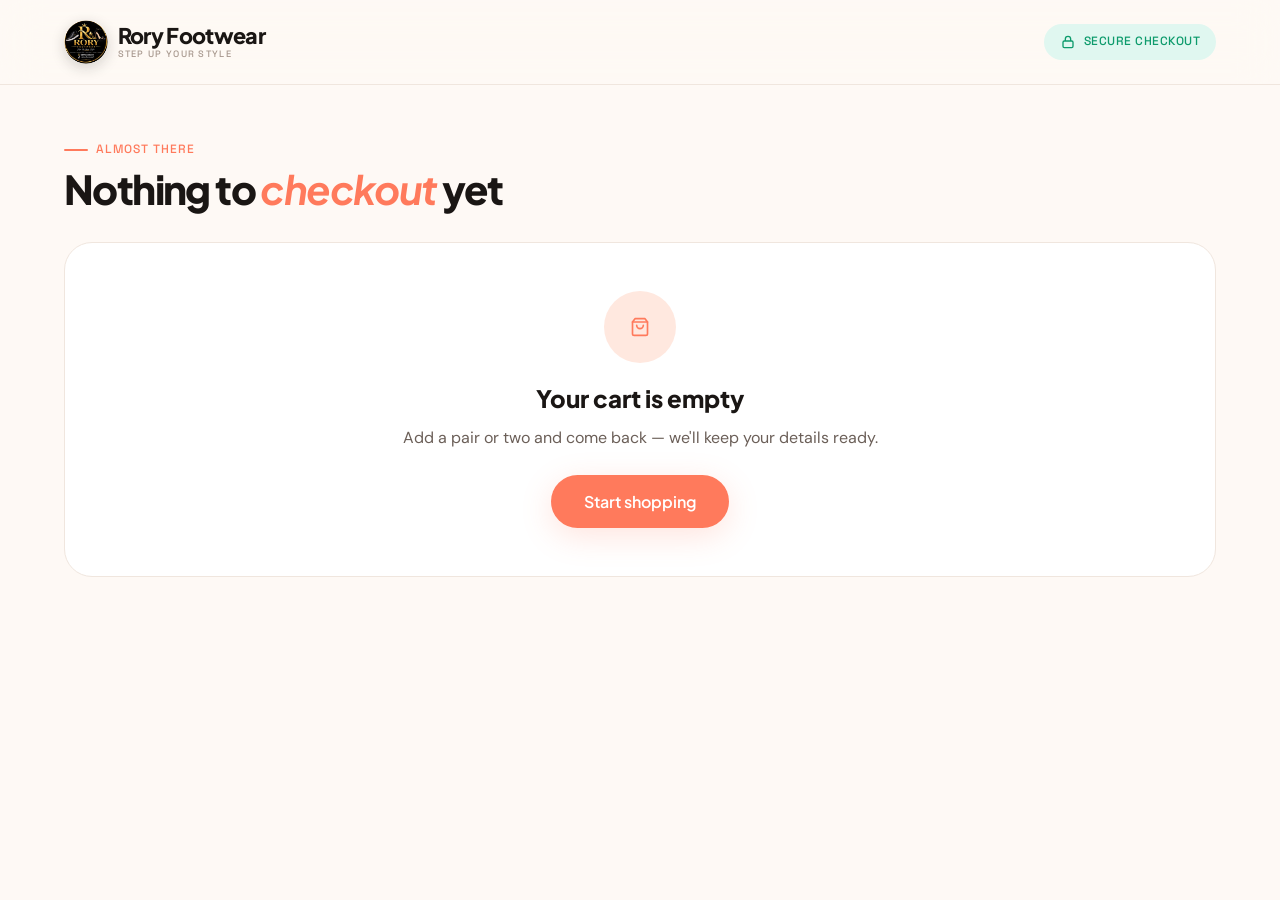
==== checkout.html @ bfbcd56b "doneee" ====
<!DOCTYPE html>
<html lang="en">
<head>
  <meta charset="utf-8">
  <meta name="viewport" content="width=device-width, initial-scale=1, viewport-fit=cover">
  <title>Checkout — Rory Footwear</title>
  <meta name="description" content="Secure checkout.">
  <meta name="theme-color" content="#fef9f5">
  <meta property="og:title" content="Rory Footwear — Footwear for the whole family">
  <meta property="og:description" content="Slides, sandals and wedges. Pay on delivery in Lagos.">
  <meta property="og:image" content="assets/img/products/lekki-toeloop.jpg">
  <link rel="icon" href="assets/img/favicon.png" type="image/png">
  <link rel="apple-touch-icon" href="assets/img/apple-touch-icon.png">
  <link rel="preconnect" href="https://fonts.googleapis.com">
  <link rel="preconnect" href="https://fonts.gstatic.com" crossorigin>
  <link href="https://fonts.googleapis.com/css2?family=Plus+Jakarta+Sans:wght@400;500;600;700;800&family=DM+Sans:ital,opsz,wght@0,9..40,300..700;1,9..40,300..700&family=Space+Grotesk:wght@400;500;600;700&display=swap" rel="stylesheet">
  <style>
    /* ============================================
       DESIGN TOKENS
       ============================================ */
    :root {
      --bg: #fef9f5;
      --bg-alt: #fff5ee;
      --surface: #ffffff;
      --surface-hover: #fffaf7;
      --ink: #1a1614;
      --ink-soft: #6b5f58;
      --ink-muted: #a8988e;
      --rule: #f0e6de;
      --rule-strong: #e8ddd4;

      --peach: #ffb59b;
      --peach-soft: #ffe8df;
      --peach-deep: #ff8f6b;
      --coral: #ff7a5c;
      --coral-soft: #ffe3da;
      --lavender: #c9b6ff;
      --lavender-soft: #ede6ff;
      --mint: #a8e6d0;
      --mint-soft: #e0f7f0;
      --butter: #ffe9a8;
      --butter-soft: #fff8e0;

      --accent: var(--coral);
      --accent-hover: #ff6344;
      --success: #0d9b6c;

      --font-display: 'Plus Jakarta Sans', sans-serif;
      --font-body: 'DM Sans', sans-serif;
      --font-mono: 'Space Grotesk', monospace;

      --radius-sm: 0.75rem;
      --radius: 1.25rem;
      --radius-lg: 1.75rem;
      --radius-full: 999px;

      --shadow-sm: 0 2px 8px rgba(26, 22, 20, 0.04);
      --shadow: 0 8px 24px rgba(26, 22, 20, 0.06);
      --shadow-lg: 0 16px 48px rgba(26, 22, 20, 0.08);
      --shadow-glow: 0 8px 32px rgba(255, 122, 92, 0.2);
    }

    *, *::before, *::after { box-sizing: border-box; margin: 0; padding: 0; }

    html { scroll-behavior: smooth; -webkit-text-size-adjust: 100%; }

    body {
      font-family: var(--font-body);
      background: var(--bg);
      color: var(--ink);
      line-height: 1.6;
      -webkit-font-smoothing: antialiased;
      -moz-osx-font-smoothing: grayscale;
      overflow-x: hidden;
    }

    img { display: block; max-width: 100%; height: auto; }
    a { color: inherit; text-decoration: none; }
    button, input, select, textarea { font: inherit; color: inherit; border: none; background: none; }
    button { cursor: pointer; }
    ul { list-style: none; }

    .sr-only {
      position: absolute; width: 1px; height: 1px; padding: 0; margin: -1px;
      overflow: hidden; clip: rect(0,0,0,0); white-space: nowrap; border: 0;
    }

    .container {
      width: 100%;
      max-width: 1200px;
      margin: 0 auto;
      padding: 0 1.5rem;
    }

    /* ============================================
       TYPOGRAPHY
       ============================================ */
    .display {
      font-family: var(--font-display);
      font-weight: 800;
      letter-spacing: -0.04em;
      line-height: 1.05;
    }
    .h2 { font-size: clamp(1.75rem, 4vw, 2.5rem); }
    .h3 { font-size: clamp(1.25rem, 2.5vw, 1.5rem); }

    .lead {
      font-size: clamp(1rem, 1.3vw, 1.15rem);
      color: var(--ink-soft);
      line-height: 1.7;
      max-width: 55ch;
    }

    .eyebrow {
      font-family: var(--font-mono);
      font-size: 0.75rem;
      font-weight: 500;
      letter-spacing: 0.08em;
      text-transform: uppercase;
      color: var(--accent);
      margin-bottom: 0.5rem;
      display: inline-flex;
      align-items: center;
      gap: 0.5rem;
    }
    .eyebrow::before {
      content: '';
      width: 1.5rem;
      height: 2px;
      background: var(--accent);
      border-radius: 1px;
    }

    em {
      font-family: var(--font-display);
      font-style: italic;
      font-weight: 700;
      color: var(--accent);
    }

    /* ============================================
       HEADER
       ============================================ */
    .checkout-header {
      background: rgba(254, 249, 245, 0.85);
      backdrop-filter: blur(20px) saturate(1.8);
      -webkit-backdrop-filter: blur(20px) saturate(1.8);
      border-bottom: 1px solid var(--rule);
      padding: 1.25rem 0;
      position: sticky;
      top: 0;
      z-index: 100;
    }

    .checkout-header .container {
      display: flex;
      align-items: center;
      justify-content: space-between;
      gap: 1rem;
    }

    .logo {
      display: flex;
      align-items: center;
      gap: 0.6rem;
      font-family: var(--font-display);
      font-weight: 800;
      font-size: 1.35rem;
      letter-spacing: -0.03em;
      color: var(--ink);
    }

    .logo-mark {
      width: 36px;
      height: 36px;
      border-radius: var(--radius-sm);
      background: linear-gradient(135deg, var(--coral), var(--peach));
      display: grid;
      place-items: center;
      color: #fff;
      font-size: 1rem;
      font-weight: 800;
      box-shadow: var(--shadow-glow);
    }

    .secure {
      display: inline-flex;
      align-items: center;
      gap: 0.5rem;
      font-family: var(--font-mono);
      font-size: 0.75rem;
      font-weight: 500;
      letter-spacing: 0.04em;
      text-transform: uppercase;
      color: var(--success);
      padding: 0.5rem 1rem;
      border-radius: var(--radius-full);
      background: var(--mint-soft);
    }
    .secure svg { width: 16px; height: 16px; }

    /* ============================================
       BUTTONS
       ============================================ */
    .btn {
      display: inline-flex;
      align-items: center;
      justify-content: center;
      gap: 0.5rem;
      padding: 0.8rem 1.6rem;
      border-radius: var(--radius-full);
      font-family: var(--font-display);
      font-weight: 600;
      font-size: 0.9rem;
      border: 1.5px solid transparent;
      transition: all 0.25s cubic-bezier(0.34, 1.56, 0.64, 1);
      cursor: pointer;
      white-space: nowrap;
      line-height: 1.2;
    }
    .btn svg { width: 1.1em; height: 1.1em; flex-shrink: 0; transition: transform 0.25s; }
    .btn:hover svg { transform: translateX(3px); }

    .btn-primary { background: var(--ink); color: #fff; box-shadow: var(--shadow-sm); }
    .btn-primary:hover { background: var(--accent); transform: translateY(-2px); box-shadow: var(--shadow-glow); }

    .btn-accent { background: var(--coral); color: #fff; box-shadow: var(--shadow-glow); }
    .btn-accent:hover { background: var(--accent-hover); transform: translateY(-2px) scale(1.02); }

    .btn-outline { background: transparent; color: var(--ink); border-color: var(--rule-strong); }
    .btn-outline:hover { background: var(--ink); color: #fff; border-color: var(--ink); transform: translateY(-2px); }

    .btn-lg { padding: 1rem 2rem; font-size: 1rem; }
    .btn-block { width: 100%; }

    /* ============================================
       CHECKOUT LAYOUT
       ============================================ */
    .checkout-wrap {
      padding: 3rem 0 4rem;
    }

    .checkout-grid {
      display: grid;
      grid-template-columns: 1.3fr 1fr;
      gap: clamp(2rem, 4vw, 3.5rem);
      align-items: start;
    }

    /* ============================================
       FORM SECTIONS
       ============================================ */
    .checkout-main {
      display: flex;
      flex-direction: column;
      gap: 2rem;
    }

    .form-section {
      background: var(--surface);
      border-radius: var(--radius-lg);
      border: 1px solid var(--rule);
      padding: clamp(1.5rem, 3vw, 2rem);
      box-shadow: var(--shadow-sm);
    }

    .form-section-header {
      display: flex;
      align-items: center;
      gap: 0.75rem;
      margin-bottom: 1.5rem;
      padding-bottom: 1rem;
      border-bottom: 1px solid var(--rule);
    }

    .step-number {
      width: 32px;
      height: 32px;
      border-radius: 50%;
      background: var(--ink);
      color: #fff;
      display: grid;
      place-items: center;
      font-family: var(--font-display);
      font-weight: 700;
      font-size: 0.85rem;
      flex-shrink: 0;
    }

    .step-number.done {
      background: var(--success);
    }

    .form-section-header h2 {
      font-family: var(--font-display);
      font-weight: 700;
      font-size: 1.1rem;
      letter-spacing: -0.02em;
      color: var(--ink);
    }

    .form-section-header .step-edit {
      margin-left: auto;
      font-size: 0.8rem;
      font-weight: 600;
      color: var(--accent);
      font-family: var(--font-display);
      transition: opacity 0.2s;
      display: none;
    }
    .form-section-header .step-edit:hover { opacity: 0.7; }
    .form-section.completed .step-edit { display: inline; }

    /* ============================================
       FORM FIELDS
       ============================================ */
    .form-row {
      display: grid;
      grid-template-columns: 1fr 1fr;
      gap: 1rem;
      margin-bottom: 1rem;
    }
    .form-row.full { grid-template-columns: 1fr; }

    .form-field {
      display: flex;
      flex-direction: column;
      gap: 0.4rem;
    }

    .form-field label {
      font-family: var(--font-display);
      font-weight: 600;
      font-size: 0.8rem;
      letter-spacing: 0.02em;
      color: var(--ink);
    }

    .form-field input,
    .form-field select,
    .form-field textarea {
      width: 100%;
      padding: 0.8rem 1rem;
      border-radius: var(--radius-sm);
      border: 1.5px solid var(--rule-strong);
      background: var(--surface);
      font-size: 0.9rem;
      transition: all 0.2s;
      color: var(--ink);
    }

    .form-field input:focus,
    .form-field select:focus,
    .form-field textarea:focus {
      outline: none;
      border-color: var(--accent);
      box-shadow: 0 0 0 4px rgba(255, 122, 92, 0.12);
      background: #fff;
    }

    .form-field input::placeholder,
    .form-field textarea::placeholder {
      color: var(--ink-muted);
    }

    .form-field input.error,
    .form-field select.error {
      border-color: #ff5c5c;
      box-shadow: 0 0 0 4px rgba(255, 92, 92, 0.1);
    }

    .form-field .error-msg {
      font-size: 0.75rem;
      color: #ff5c5c;
      font-weight: 500;
      display: none;
    }
    .form-field.has-error .error-msg { display: block; }

    /* ============================================
       DELIVERY OPTIONS
       ============================================ */
    .delivery-options {
      display: flex;
      flex-direction: column;
      gap: 0.75rem;
    }

    .delivery-option {
      display: flex;
      align-items: center;
      gap: 1rem;
      padding: 1rem 1.25rem;
      border-radius: var(--radius);
      border: 1.5px solid var(--rule-strong);
      background: var(--surface);
      cursor: pointer;
      transition: all 0.2s;
      position: relative;
    }

    .delivery-option:hover {
      border-color: var(--peach);
      background: var(--surface-hover);
    }

    .delivery-option.selected {
      border-color: var(--coral);
      background: var(--coral-soft);
      box-shadow: 0 0 0 4px rgba(255, 122, 92, 0.08);
    }

    .delivery-option input[type="radio"] {
      position: absolute;
      opacity: 0;
      pointer-events: none;
    }

    .delivery-radio {
      width: 20px;
      height: 20px;
      border-radius: 50%;
      border: 2px solid var(--rule-strong);
      display: grid;
      place-items: center;
      flex-shrink: 0;
      transition: all 0.2s;
    }
    .delivery-option.selected .delivery-radio {
      border-color: var(--coral);
      background: var(--coral);
    }
    .delivery-radio::after {
      content: '';
      width: 8px;
      height: 8px;
      border-radius: 50%;
      background: #fff;
      transform: scale(0);
      transition: transform 0.2s;
    }
    .delivery-option.selected .delivery-radio::after { transform: scale(1); }

    .delivery-info {
      display: flex;
      flex-direction: column;
      gap: 0.1rem;
      flex: 1;
    }
    .delivery-info .name {
      font-family: var(--font-display);
      font-weight: 700;
      font-size: 0.9rem;
      color: var(--ink);
    }
    .delivery-info .desc {
      font-size: 0.8rem;
      color: var(--ink-soft);
    }

    .delivery-price {
      font-family: var(--font-display);
      font-weight: 700;
      font-size: 0.9rem;
      color: var(--ink);
      white-space: nowrap;
    }
    .delivery-price.free { color: var(--success); }

    /* ============================================
       PAYMENT OPTIONS
       ============================================ */
    .payment-options {
      display: flex;
      flex-direction: column;
      gap: 0.75rem;
    }

    .payment-option {
      display: flex;
      align-items: center;
      gap: 1rem;
      padding: 1rem 1.25rem;
      border-radius: var(--radius);
      border: 1.5px solid var(--rule-strong);
      background: var(--surface);
      cursor: pointer;
      transition: all 0.2s;
      position: relative;
    }

    .payment-option:hover {
      border-color: var(--peach);
      background: var(--surface-hover);
    }

    .payment-option.selected {
      border-color: var(--coral);
      background: var(--coral-soft);
      box-shadow: 0 0 0 4px rgba(255, 122, 92, 0.08);
    }

    .payment-option input[type="radio"] {
      position: absolute;
      opacity: 0;
      pointer-events: none;
    }

    .payment-radio {
      width: 20px;
      height: 20px;
      border-radius: 50%;
      border: 2px solid var(--rule-strong);
      display: grid;
      place-items: center;
      flex-shrink: 0;
      transition: all 0.2s;
    }
    .payment-option.selected .payment-radio {
      border-color: var(--coral);
      background: var(--coral);
    }
    .payment-radio::after {
      content: '';
      width: 8px;
      height: 8px;
      border-radius: 50%;
      background: #fff;
      transform: scale(0);
      transition: transform 0.2s;
    }
    .payment-option.selected .payment-radio::after { transform: scale(1); }

    .payment-icon {
      width: 40px;
      height: 40px;
      border-radius: var(--radius-sm);
      background: var(--bg-alt);
      display: grid;
      place-items: center;
      flex-shrink: 0;
      color: var(--ink-soft);
    }
    .payment-icon svg { width: 22px; height: 22px; }

    .payment-info {
      display: flex;
      flex-direction: column;
      gap: 0.1rem;
      flex: 1;
    }
    .payment-info .name {
      font-family: var(--font-display);
      font-weight: 700;
      font-size: 0.9rem;
      color: var(--ink);
    }
    .payment-info .desc {
      font-size: 0.8rem;
      color: var(--ink-soft);
    }

    .payment-tag {
      font-family: var(--font-mono);
      font-size: 0.65rem;
      font-weight: 600;
      padding: 0.2rem 0.6rem;
      border-radius: var(--radius-full);
      background: var(--mint-soft);
      color: var(--success);
      letter-spacing: 0.04em;
      text-transform: uppercase;
    }

    /* ============================================
       ORDER SUMMARY
       ============================================ */
    .order-summary {
      background: var(--surface);
      border-radius: var(--radius-lg);
      border: 1px solid var(--rule);
      padding: clamp(1.5rem, 3vw, 2rem);
      box-shadow: var(--shadow-sm);
      position: sticky;
      top: 100px;
      display: flex;
      flex-direction: column;
      gap: 1.5rem;
    }

    .order-summary h2 {
      font-family: var(--font-display);
      font-weight: 700;
      font-size: 1.1rem;
      letter-spacing: -0.02em;
      color: var(--ink);
      padding-bottom: 1rem;
      border-bottom: 1px solid var(--rule);
    }

    .order-items {
      display: flex;
      flex-direction: column;
      gap: 1rem;
      max-height: 320px;
      overflow-y: auto;
      padding-right: 0.25rem;
    }

    .order-item {
      display: flex;
      gap: 1rem;
      align-items: center;
    }

    .order-item-thumb {
      width: 64px;
      height: 64px;
      border-radius: var(--radius-sm);
      overflow: hidden;
      background: var(--peach-soft);
      flex-shrink: 0;
      position: relative;
    }
    .order-item-thumb img { width: 100%; height: 100%; object-fit: cover; }

    .order-item-qty {
      position: absolute;
      top: -6px;
      right: -6px;
      width: 22px;
      height: 22px;
      border-radius: 50%;
      background: var(--ink);
      color: #fff;
      font-family: var(--font-display);
      font-weight: 700;
      font-size: 0.65rem;
      display: grid;
      place-items: center;
      border: 2px solid var(--surface);
    }

    .order-item-info {
      flex: 1;
      min-width: 0;
      display: flex;
      flex-direction: column;
      gap: 0.1rem;
    }
    .order-item-name {
      font-family: var(--font-display);
      font-weight: 700;
      font-size: 0.9rem;
      color: var(--ink);
      white-space: nowrap;
      overflow: hidden;
      text-overflow: ellipsis;
    }
    .order-item-meta {
      font-family: var(--font-mono);
      font-size: 0.7rem;
      color: var(--ink-muted);
    }

    .order-item-price {
      font-family: var(--font-display);
      font-weight: 700;
      font-size: 0.9rem;
      color: var(--ink);
      white-space: nowrap;
    }

    .promo-row {
      display: flex;
      gap: 0.5rem;
    }
    .promo-row input {
      flex: 1;
      padding: 0.7rem 1rem;
      border-radius: var(--radius-sm);
      border: 1.5px solid var(--rule-strong);
      background: var(--surface);
      font-size: 0.85rem;
      transition: border-color 0.2s;
    }
    .promo-row input:focus {
      outline: none;
      border-color: var(--accent);
    }
    .promo-row button {
      padding: 0.7rem 1.2rem;
      border-radius: var(--radius-sm);
      background: var(--ink);
      color: #fff;
      font-family: var(--font-display);
      font-weight: 600;
      font-size: 0.85rem;
      transition: all 0.2s;
    }
    .promo-row button:hover { background: var(--accent); }

    .order-totals {
      display: flex;
      flex-direction: column;
      gap: 0.75rem;
      padding-top: 1rem;
      border-top: 1px solid var(--rule);
    }

    .order-total-row {
      display: flex;
      justify-content: space-between;
      align-items: center;
      font-size: 0.9rem;
      color: var(--ink-soft);
    }
    .order-total-row span:last-child {
      font-family: var(--font-display);
      font-weight: 600;
      color: var(--ink);
    }
    .order-total-row.discount span:last-child { color: var(--success); }

    .order-total-row.grand {
      padding-top: 1rem;
      border-top: 1.5px solid var(--rule);
      font-size: 1.1rem;
      color: var(--ink);
    }
    .order-total-row.grand span:last-child {
      font-family: var(--font-display);
      font-weight: 800;
      font-size: 1.35rem;
      letter-spacing: -0.02em;
    }

    .order-cta {
      display: flex;
      flex-direction: column;
      gap: 0.75rem;
    }

    .order-trust {
      display: flex;
      flex-direction: column;
      gap: 0.5rem;
      padding-top: 1rem;
      border-top: 1px solid var(--rule);
    }
    .order-trust-item {
      display: flex;
      align-items: center;
      gap: 0.5rem;
      font-size: 0.8rem;
      color: var(--ink-soft);
    }
    .order-trust-item svg {
      width: 16px;
      height: 16px;
      color: var(--accent);
      flex-shrink: 0;
    }

    /* ============================================
       SUCCESS STATE
       ============================================ */
    .checkout-success {
      text-align: center;
      padding: 4rem 1rem;
      max-width: 520px;
      margin: 0 auto;
      display: none;
    }
    .checkout-success.visible { display: block; }

    .success-icon {
      width: 80px;
      height: 80px;
      border-radius: 50%;
      background: var(--mint-soft);
      display: grid;
      place-items: center;
      margin: 0 auto 1.5rem;
      color: var(--success);
      animation: pop 0.5s cubic-bezier(0.34, 1.56, 0.64, 1);
    }
    .success-icon svg { width: 40px; height: 40px; }

    @keyframes pop {
      0% { transform: scale(0); }
      100% { transform: scale(1); }
    }

    .checkout-success h2 {
      font-family: var(--font-display);
      font-weight: 800;
      font-size: 1.75rem;
      letter-spacing: -0.03em;
      color: var(--ink);
      margin-bottom: 0.75rem;
    }
    .checkout-success p {
      color: var(--ink-soft);
      line-height: 1.7;
      margin-bottom: 1.5rem;
    }
    .success-order-id {
      font-family: var(--font-mono);
      font-size: 0.85rem;
      color: var(--ink-muted);
      padding: 0.5rem 1rem;
      border-radius: var(--radius-full);
      background: var(--bg-alt);
      display: inline-block;
      margin-bottom: 1.5rem;
    }

    /* ============================================
       RESPONSIVE
       ============================================ */
    @media (max-width: 900px) {
      .checkout-grid { grid-template-columns: 1fr; }
      .order-summary { position: static; }
    }

    @media (max-width: 600px) {
      .form-row { grid-template-columns: 1fr; }
      .checkout-wrap { padding: 1.5rem 0 3rem; }
      .checkout-header .container { flex-wrap: wrap; }
      .secure { font-size: 0.7rem; padding: 0.4rem 0.8rem; }
      .delivery-option, .payment-option { padding: 0.85rem 1rem; }
      .order-item-thumb { width: 52px; height: 52px; }
    }
  </style>
  <link rel="stylesheet" href="assets/css/styles.css">
  <script src="https://js.paystack.co/v1/inline.js" defer></script>
  <script src="assets/js/data.js" defer></script>
  <script src="assets/js/pages.js" defer></script>
  <script src="assets/js/app.js" defer></script>
</head>
<body data-page="checkout">

  <!-- ============================================
       HEADER
       ============================================ -->
  <header class="checkout-header">
    <div class="container">
      <a href="index.html" class="logo nav-brand" aria-label="Rory Footwear home"><img class="nav-brand-logo" src="assets/img/logo-160.png" alt="" width="44" height="44"><span class="nav-brand-text">Rory Footwear<small>Step up your style</small></span></a>
      <span class="secure">
        <svg viewBox="0 0 24 24" fill="none" stroke="currentColor" stroke-width="2"><rect x="4.5" y="10.5" width="15" height="10" rx="2"/><path d="M8 10.5V7.5a4 4 0 0 1 8 0v3"/></svg>
        Secure checkout
      </span>
    </div>
  </header>

  <main>
    <!-- ============================================
         CHECKOUT FORM
         ============================================ -->
    <div class="checkout-wrap" id="checkoutWrap">
      <div class="container">
        <div style="margin-bottom: 2rem;">
          <p class="eyebrow">Almost there</p>
          <h1 class="display h2">Complete your <em>order</em></h1>
        </div>

        <div class="checkout-grid">
          <!-- MAIN FORM -->
          <div class="checkout-main">
            <!-- Step 1: Contact -->
            <section class="form-section" id="step-contact">
              <div class="form-section-header">
                <span class="step-number">1</span>
                <h2>Contact information</h2>
                <a href="#" class="step-edit" data-edit="contact">Edit</a>
              </div>
              <div class="form-row">
                <div class="form-field">
                  <label for="firstName">First name</label>
                  <input type="text" id="firstName" placeholder="Adaeze" autocomplete="given-name" required>
                  <span class="error-msg">Please enter your first name</span>
                </div>
                <div class="form-field">
                  <label for="lastName">Last name</label>
                  <input type="text" id="lastName" placeholder="Okafor" autocomplete="family-name" required>
                  <span class="error-msg">Please enter your last name</span>
                </div>
              </div>
              <div class="form-row">
                <div class="form-field">
                  <label for="email">Email address</label>
                  <input type="email" id="email" placeholder="you@example.com" autocomplete="email" required>
                  <span class="error-msg">Please enter a valid email address</span>
                </div>
                <div class="form-field">
                  <label for="phone">Phone number</label>
                  <input type="tel" id="phone" placeholder="080 1234 5678" autocomplete="tel" required>
                  <span class="error-msg">Please enter your phone number</span>
                </div>
              </div>
            </section>

            <!-- Step 2: Delivery -->
            <section class="form-section" id="step-delivery">
              <div class="form-section-header">
                <span class="step-number">2</span>
                <h2>Delivery address</h2>
              </div>

              <div class="form-row full">
                <div class="form-field">
                  <label for="address">Street address</label>
                  <input type="text" id="address" placeholder="12 Admiralty Way" autocomplete="street-address" required>
                  <span class="error-msg">Please enter your street address</span>
                </div>
              </div>
              <div class="form-row">
                <div class="form-field">
                  <label for="city">City</label>
                  <input type="text" id="city" placeholder="Lekki" autocomplete="address-level2" required>
                  <span class="error-msg">Please enter your city</span>
                </div>
                <div class="form-field">
                  <label for="state">State</label>
                  <select id="state" autocomplete="address-level1" required>
                    <option value="">Select state</option>
                    <option value="Lagos">Lagos</option>
                    <option value="Abuja">Abuja FCT</option>
                    <option value="Rivers">Rivers</option>
                    <option value="Oyo">Oyo</option>
                    <option value="Kano">Kano</option>
                    <option value="Enugu">Enugu</option>
                    <option value="Kaduna">Kaduna</option>
                    <option value="Ogun">Ogun</option>
                  </select>
                  <span class="error-msg">Please select a state</span>
                </div>
              </div>

              <div style="margin-top: 1.5rem;">
                <p style="font-family: var(--font-display); font-weight: 700; font-size: 0.85rem; margin-bottom: 0.75rem; color: var(--ink);">Delivery method</p>
                <div class="delivery-options" id="deliveryOptions">
                  <label class="delivery-option selected" data-delivery="lagos">
                    <input type="radio" name="delivery" value="lagos" checked>
                    <span class="delivery-radio"></span>
                    <div class="delivery-info">
                      <span class="name">Lagos same / next day</span>
                      <span class="desc">Order before 2pm for same-day dispatch</span>
                    </div>
                    <span class="delivery-price">₦2,500</span>
                  </label>
                  <label class="delivery-option" data-delivery="nationwide">
                    <input type="radio" name="delivery" value="nationwide">
                    <span class="delivery-radio"></span>
                    <div class="delivery-info">
                      <span class="name">Nationwide delivery</span>
                      <span class="desc">2–5 working days</span>
                    </div>
                    <span class="delivery-price">₦4,500</span>
                  </label>
                  <label class="delivery-option" data-delivery="pickup">
                    <input type="radio" name="delivery" value="pickup">
                    <span class="delivery-radio"></span>
                    <div class="delivery-info">
                      <span class="name">Pickup station</span>
                      <span class="desc">Collect from our Lekki store</span>
                    </div>
                    <span class="delivery-price free">Free</span>
                  </label>
                </div>
              </div>
            </section>

            <!-- Step 3: Payment -->
            <section class="form-section" id="step-payment">
              <div class="form-section-header">
                <span class="step-number">3</span>
                <h2>Payment method</h2>
              </div>

              <div class="payment-options" id="paymentOptions">
                <label class="payment-option selected" data-payment="paystack">
                  <input type="radio" name="payment" value="paystack" checked>
                  <span class="payment-radio"></span>
                  <span class="payment-icon">
                    <svg viewBox="0 0 24 24" fill="none" stroke="currentColor" stroke-width="1.8" stroke-linecap="round" stroke-linejoin="round"><rect x="2" y="5" width="20" height="14" rx="2"/><path d="M2 10h20"/></svg>
                  </span>
                  <div class="payment-info">
                    <span class="name">Card, transfer or USSD</span>
                    <span class="desc">Secure payment via Paystack</span>
                  </div>
                  <span class="payment-tag">Recommended</span>
                </label>

                <label class="payment-option" data-payment="pod">
                  <input type="radio" name="payment" value="pod">
                  <span class="payment-radio"></span>
                  <span class="payment-icon">
                    <svg viewBox="0 0 24 24" fill="none" stroke="currentColor" stroke-width="1.8" stroke-linecap="round" stroke-linejoin="round"><path d="M12 2v20M17 5H9.5a3.5 3.5 0 0 0 0 7h5a3.5 3.5 0 0 1 0 7H6"/></svg>
                  </span>
                  <div class="payment-info">
                    <span class="name">Pay on delivery</span>
                    <span class="desc">Cash or transfer at your door — Lagos only</span>
                  </div>
                </label>
              </div>
            </section>
          </div>

          <!-- ORDER SUMMARY -->
          <aside class="order-summary">
            <h2>Order summary</h2>

            <div class="order-items" id="orderItems"></div>

            <div class="promo-row">
              <label for="promoCode" class="sr-only">Promo code</label>
              <input type="text" id="promoCode" placeholder="Promo code">
              <button type="button" id="applyPromo">Apply</button>
            </div>

            <div class="order-totals">
              <div class="order-total-row">
                <span>Subtotal</span>
                <span id="subtotal">₦0</span>
              </div>
              <div class="order-total-row">
                <span>Delivery</span>
                <span id="deliveryFee">₦2,500</span>
              </div>
              <div class="order-total-row discount" id="discountRow" style="display: none;">
                <span>Discount</span>
                <span id="discountAmount">-₦0</span>
              </div>
              <div class="order-total-row grand">
                <span>Total</span>
                <span id="grandTotal">₦0</span>
              </div>
            </div>

            <div class="order-cta">
              <button class="btn btn-accent btn-lg btn-block" id="placeOrderBtn">
                <svg viewBox="0 0 24 24" width="18" height="18" fill="none" stroke="currentColor" stroke-width="2" stroke-linecap="round" stroke-linejoin="round"><rect x="4.5" y="10.5" width="15" height="10" rx="2"/><path d="M8 10.5V7.5a4 4 0 0 1 8 0v3"/></svg>
                Place order
              </button>
              <a href="shop.html" class="btn btn-outline btn-block">Continue shopping</a>
            </div>

            <div class="order-trust">
              <div class="order-trust-item">
                <svg viewBox="0 0 24 24" fill="none" stroke="currentColor" stroke-width="2" stroke-linecap="round" stroke-linejoin="round"><path d="M4 8h13l-3-3M20 16H7l3 3"/></svg>
                Free 7-day size exchange
              </div>
              <div class="order-trust-item">
                <svg viewBox="0 0 24 24" fill="none" stroke="currentColor" stroke-width="2" stroke-linecap="round" stroke-linejoin="round"><rect x="2" y="5" width="20" height="14" rx="2"/><path d="M2 10h20"/></svg>
                Encrypted & secure payment
              </div>
              <div class="order-trust-item">
                <svg viewBox="0 0 24 24" fill="none" stroke="currentColor" stroke-width="2" stroke-linecap="round" stroke-linejoin="round"><circle cx="12" cy="12" r="10"/><path d="M12 6v6l4 2"/></svg>
                Delivery within 2–5 working days
              </div>
            </div>
          </aside>
        </div>
      </div>
    </div>

    <!-- ============================================
         SUCCESS STATE
         ============================================ -->
    <div class="checkout-success" id="checkoutSuccess">
      <div class="success-icon">
        <svg viewBox="0 0 24 24" fill="none" stroke="currentColor" stroke-width="2.5" stroke-linecap="round" stroke-linejoin="round"><path d="M5 13l4 4L19 7"/></svg>
      </div>
      <h2>Order confirmed!</h2>
      <p>Thank you for shopping with Rory Footwear. We've sent a confirmation email with your order details. Our team will reach out shortly to arrange delivery.</p>
      <span class="success-order-id" id="orderIdDisplay">Order #RW-000000</span>
      <div style="display: flex; gap: 0.75rem; justify-content: center; flex-wrap: wrap;">
        <a href="shop.html" class="btn btn-primary">Continue shopping</a>
        <a href="index.html" class="btn btn-outline">Back to home</a>
      </div>
    </div>
  </main>
</body>
</html>
---- assets/css/styles.css ----
/* =========================================================
   Rory Footwear — shared UI layer
   Cart drawer, search, size guide, toasts, quick-add, logo.
   Uses the design tokens defined in each page's <style>.
   ========================================================= */

/* ---------- Brand logo ---------- */
.nav-brand-logo { width: 44px; height: 44px; border-radius: 50%; object-fit: cover; box-shadow: 0 4px 14px rgba(26,22,20,.18); flex: none; }
.nav-brand-text { display: flex; flex-direction: column; line-height: 1; }
.nav-brand-text small { font-family: var(--font-mono); font-size: .58rem; font-weight: 500; letter-spacing: .14em; text-transform: uppercase; color: var(--ink-muted); margin-top: 4px; }
.footer .nav-brand-logo { width: 64px; height: 64px; box-shadow: 0 0 0 1px rgba(255,255,255,.12); }
.footer .nav-brand-text small { color: rgba(255,255,255,.5); }
@media (max-width: 420px) { .nav-brand-text small { display: none; } .nav-brand-logo { width: 40px; height: 40px; } }

/* ---------- Badges in nav ---------- */
.nav-cart-badge[hidden], #wishCount[hidden] { display: none !important; }
.nav-cart-badge.bump { animation: rfBump .45s cubic-bezier(.34,1.56,.64,1); }
@keyframes rfBump { 40% { transform: scale(1.45); } }
#wishCount { position: absolute; top: 6px; right: 6px; width: 18px; height: 18px; border-radius: 50%; background: var(--ink); color: #fff; font-size: .6rem; font-weight: 700; display: grid; place-items: center; border: 2px solid var(--bg); }
.nav-link.active { background: var(--peach-soft); }

/* ---------- Product card additions ---------- */
.product-card { position: relative; cursor: pointer; }
.product-media > a { display: block; width: 100%; height: 100%; }
.product-name { display: block; }
.product-name:hover { color: var(--accent); }
.product-price s { font-weight: 500; font-size: .8em; color: var(--ink-muted); margin-left: 4px; }
.product-swatches { display: flex; gap: 5px; margin-top: 6px; }
.product-swatches i { width: 12px; height: 12px; border-radius: 50%; box-shadow: inset 0 0 0 1px rgba(0,0,0,.15); }
.product-wish.active { opacity: 1 !important; transform: none !important; background: var(--coral); color: #fff; }
.product-wish.active svg { fill: currentColor; }
@media (hover: none) { .product-wish { opacity: 1 !important; transform: none !important; } }
.product-add { cursor: pointer; }

.qa-pop { position: absolute; left: .6rem; right: .6rem; bottom: .6rem; z-index: 3; background: rgba(255,255,255,.97); backdrop-filter: blur(10px); -webkit-backdrop-filter: blur(10px); border-radius: var(--radius-sm); padding: .75rem; box-shadow: var(--shadow-lg); opacity: 0; transform: translateY(10px); pointer-events: none; transition: opacity .2s, transform .25s cubic-bezier(.34,1.56,.64,1); cursor: default; }
.qa-pop.open { opacity: 1; transform: none; pointer-events: auto; }
.qa-head { display: flex; justify-content: space-between; align-items: center; font-family: var(--font-display); font-weight: 700; font-size: .75rem; margin-bottom: .5rem; }
.qa-x { width: 24px; height: 24px; border-radius: 50%; font-size: 1.1rem; line-height: 1; display: grid; place-items: center; }
.qa-x:hover { background: var(--peach-soft); }
.qa-sizes { display: grid; grid-template-columns: repeat(auto-fill, minmax(36px, 1fr)); gap: .35rem; }
.qa-sizes button { height: 34px; border-radius: .6rem; border: 1.5px solid var(--rule-strong); font-family: var(--font-display); font-weight: 700; font-size: .8rem; transition: all .15s; }
.qa-sizes button:hover:not([disabled]) { background: var(--ink); border-color: var(--ink); color: #fff; }
.qa-sizes button[disabled] { color: var(--ink-muted); text-decoration: line-through; opacity: .55; cursor: not-allowed; }

/* ---------- Overlay / drawer ---------- */
body.rf-lock { overflow: hidden; }
.rf-overlay { position: fixed; inset: 0; background: rgba(26,22,20,.4); backdrop-filter: blur(3px); z-index: 180; opacity: 0; pointer-events: none; transition: opacity .3s; }
.rf-overlay.open { opacity: 1; pointer-events: auto; }
.rf-icon { width: 40px; height: 40px; border-radius: 50%; display: grid; place-items: center; transition: background .2s; flex: none; }
.rf-icon:hover { background: var(--peach-soft); }
.rf-drawer { position: fixed; top: 0; right: 0; bottom: 0; z-index: 190; width: min(440px, 100%); background: var(--bg); display: flex; flex-direction: column; transform: translateX(100%); visibility: hidden; transition: transform .4s cubic-bezier(.2,.7,.2,1), visibility 0s linear .4s; border-radius: var(--radius-lg) 0 0 var(--radius-lg); overflow: hidden; }
.rf-drawer.open { transform: none; visibility: visible; box-shadow: -20px 0 60px rgba(26,22,20,.18); transition: transform .4s cubic-bezier(.2,.7,.2,1), visibility 0s; }
@media (max-width: 480px) { .rf-drawer { border-radius: 0; } }
.rf-drawer-head { display: flex; justify-content: space-between; align-items: center; padding: 1.1rem 1.4rem; border-bottom: 1px solid var(--rule); }
.rf-drawer-head h2 { font-family: var(--font-display); font-weight: 800; font-size: 1.2rem; letter-spacing: -.02em; }
.rf-drawer-head h2 span { color: var(--ink-muted); font-weight: 600; font-size: .95rem; }
.rf-drawer-body { flex: 1; overflow-y: auto; padding: 1.1rem 1.4rem; overscroll-behavior: contain; }
.rf-drawer-foot { padding: 1.1rem 1.4rem 1.4rem; background: var(--surface); border-top: 1px solid var(--rule); }
.rf-drawer-foot[hidden] { display: none; }

.rf-ship { background: var(--surface); border: 1px solid var(--rule); border-radius: var(--radius); padding: .9rem 1rem; font-size: .85rem; margin-bottom: 1rem; display: block; }
.rf-ship svg { vertical-align: -3px; }
.rf-bar { height: 7px; border-radius: 99px; background: var(--peach-soft); margin-top: .6rem; overflow: hidden; }
.rf-bar i { display: block; height: 100%; border-radius: inherit; background: linear-gradient(90deg, var(--coral), var(--peach-deep)); transition: width .6s cubic-bezier(.2,.7,.2,1); }
.rf-ship.done { background: var(--mint-soft); border-color: transparent; color: #0d6b4b; }
.rf-ship.done .rf-bar i { background: #0d9b6c; }

.rf-line { display: grid; grid-template-columns: 76px 1fr; gap: .9rem; padding: .9rem 0; border-bottom: 1px solid var(--rule); }
.rf-line-img img { width: 76px; height: 76px; object-fit: cover; border-radius: var(--radius-sm); background: var(--peach-soft); }
.rf-line-top { display: flex; justify-content: space-between; gap: .75rem; font-family: var(--font-display); font-weight: 700; font-size: .9rem; }
.rf-line-top span { white-space: nowrap; }
.rf-line-meta { font-size: .78rem; color: var(--ink-muted); margin: .15rem 0 .55rem; }
.rf-line-actions { display: flex; justify-content: space-between; align-items: center; }
.rf-qty { display: inline-flex; align-items: center; background: var(--surface); border: 1px solid var(--rule-strong); border-radius: 99px; height: 34px; }
.rf-qty button { width: 32px; height: 100%; font-weight: 700; border-radius: 99px; }
.rf-qty button:hover { background: var(--peach-soft); }
.rf-qty span { min-width: 22px; text-align: center; font-weight: 700; font-size: .85rem; }
.rf-remove { font-size: .78rem; color: var(--ink-muted); text-decoration: underline; text-underline-offset: 3px; }
.rf-remove:hover { color: #d63c2f; }
.rf-upsell { margin-top: 1.3rem; }
.rf-upsell h3 { font-family: var(--font-mono); font-size: .7rem; letter-spacing: .08em; text-transform: uppercase; color: var(--ink-muted); margin-bottom: .7rem; font-weight: 500; }
.rf-upsell-row { display: grid; grid-auto-flow: column; grid-auto-columns: 124px; gap: .7rem; overflow-x: auto; padding-bottom: .4rem; scroll-snap-type: x mandatory; }
.rf-upsell-row a { scroll-snap-align: start; display: grid; gap: .3rem; font-size: .78rem; font-weight: 600; }
.rf-upsell-row img { aspect-ratio: 1; object-fit: cover; border-radius: var(--radius-sm); background: var(--peach-soft); transition: transform .3s; }
.rf-upsell-row a:hover img { transform: scale(1.04); }
.rf-upsell-row b { font-family: var(--font-display); font-size: .8rem; }
.rf-totals { display: grid; gap: .45rem; font-size: .88rem; margin-bottom: 1rem; }
.rf-totals > div { display: flex; justify-content: space-between; }
.rf-totals .rf-muted { color: var(--ink-muted); font-size: .8rem; }
.rf-good { color: #0d9b6c; font-weight: 600; }
.rf-grand { font-family: var(--font-display); font-weight: 800; font-size: 1.1rem; padding-top: .55rem; border-top: 1px dashed var(--rule-strong); margin-top: .2rem; }
.btn-block { width: 100%; }
.rf-wa-order { display: flex; align-items: center; justify-content: center; gap: .45rem; margin-top: .7rem; font-size: .82rem; font-weight: 600; color: #128c4a; padding: .55rem; border-radius: 99px; transition: background .2s; }
.rf-wa-order:hover { background: #e9f9ef; }
.rf-trust { display: flex; justify-content: center; flex-wrap: wrap; gap: .4rem 1rem; margin-top: .6rem; font-size: .72rem; color: var(--ink-muted); }
.rf-trust span { display: inline-flex; gap: .3rem; align-items: center; }
.rf-empty { text-align: center; padding: 3rem .5rem; display: grid; gap: .6rem; justify-items: center; }
.rf-empty-ico { width: 72px; height: 72px; border-radius: 50%; background: var(--peach-soft); color: var(--coral); display: grid; place-items: center; margin-bottom: .4rem; }
.rf-empty-ico svg { width: 30px; height: 30px; }
.rf-empty h3 { font-family: var(--font-display); font-weight: 800; font-size: 1.2rem; }
.rf-empty p { color: var(--ink-soft); font-size: .9rem; }
.rf-empty-links { display: flex; gap: .5rem; margin-top: .6rem; flex-wrap: wrap; justify-content: center; }

/* ---------- Search ---------- */
.rf-search { position: fixed; top: 0; left: 0; right: 0; z-index: 190; background: var(--bg); padding: 1.4rem 0 2rem; border-radius: 0 0 var(--radius-lg) var(--radius-lg); transform: translateY(-105%); visibility: hidden; transition: transform .4s cubic-bezier(.2,.7,.2,1), visibility 0s linear .4s; max-height: 90vh; overflow-y: auto; }
.rf-search.open { transform: none; visibility: visible; box-shadow: 0 30px 60px rgba(26,22,20,.15); transition: transform .4s cubic-bezier(.2,.7,.2,1), visibility 0s; }
.rf-search-field { display: flex; align-items: center; gap: .75rem; background: var(--surface); border: 1.5px solid var(--rule-strong); border-radius: 99px; padding: .3rem .4rem .3rem 1.1rem; transition: border-color .2s, box-shadow .2s; }
.rf-search-field:focus-within { border-color: var(--coral); box-shadow: 0 0 0 4px rgba(255,122,92,.14); }
.rf-search-field > svg { color: var(--ink-muted); flex: none; }
.rf-search-field input { flex: 1; min-width: 0; border: 0; outline: 0; background: transparent; font-family: var(--font-display); font-weight: 600; font-size: clamp(1rem, 2.4vw, 1.3rem); padding: .55rem 0; }
.rf-search-tags { display: flex; flex-wrap: wrap; gap: .5rem; margin-top: 1rem; }
.rf-search-tags button { padding: .45rem 1rem; border-radius: 99px; background: var(--peach-soft); font-size: .82rem; font-weight: 600; transition: all .2s; }
.rf-search-tags button:hover { background: var(--ink); color: #fff; }
.rf-search-label { font-family: var(--font-mono); font-size: .7rem; letter-spacing: .08em; text-transform: uppercase; color: var(--ink-muted); margin: 1.4rem 0 .8rem; }
.rf-search-label a { color: var(--accent); text-transform: none; letter-spacing: 0; font-family: var(--font-body); font-weight: 600; font-size: .85rem; }
.rf-search-results { display: grid; grid-template-columns: repeat(auto-fill, minmax(140px, 1fr)); gap: 1rem; }
.rf-search-results p a { color: var(--accent); font-weight: 600; }
.rf-hit { display: grid; gap: .35rem; font-size: .85rem; font-weight: 600; }
.rf-hit img { aspect-ratio: 1; object-fit: cover; border-radius: var(--radius); background: var(--peach-soft); transition: transform .3s; }
.rf-hit:hover img { transform: translateY(-3px); }
.rf-hit b { font-family: var(--font-display); font-size: .85rem; }

/* ---------- Modal ---------- */
.rf-modal { position: fixed; inset: 0; z-index: 200; display: grid; place-items: center; padding: 1rem; background: rgba(26,22,20,.4); backdrop-filter: blur(3px); opacity: 0; pointer-events: none; transition: opacity .25s; }
.rf-modal.open { opacity: 1; pointer-events: auto; }
.rf-modal-card { width: min(560px, 100%); max-height: 88vh; overflow: auto; background: var(--bg); border-radius: var(--radius-lg); padding: 1.6rem; box-shadow: var(--shadow-lg); transform: translateY(14px) scale(.98); transition: transform .3s cubic-bezier(.34,1.56,.64,1); }
.rf-modal.open .rf-modal-card { transform: none; }
.rf-modal-head { display: flex; justify-content: space-between; align-items: center; margin-bottom: .5rem; }
.rf-modal-head h2 { font-family: var(--font-display); font-weight: 800; font-size: 1.5rem; letter-spacing: -.03em; }
.rf-muted { color: var(--ink-soft); font-size: .88rem; }
.rf-table { width: 100%; border-collapse: collapse; margin-top: 1rem; font-size: .88rem; }
.rf-table th, .rf-table td { text-align: left; padding: .6rem .5rem; border-bottom: 1px solid var(--rule); }
.rf-table th { font-family: var(--font-mono); font-size: .7rem; letter-spacing: .06em; text-transform: uppercase; color: var(--ink-muted); font-weight: 500; }
.rf-table tr:hover td { background: var(--peach-soft); }

/* ---------- Toast ---------- */
.rf-toast { position: fixed; left: 50%; bottom: 1.5rem; z-index: 220; transform: translate(-50%, calc(100% + 3rem)); visibility: hidden; background: var(--ink); color: #fff; padding: .75rem 1.2rem; border-radius: 99px; font-size: .88rem; font-weight: 500; box-shadow: var(--shadow-lg); transition: transform .4s cubic-bezier(.34,1.56,.64,1); display: flex; align-items: center; gap: .5rem; max-width: calc(100% - 2rem); }
.rf-toast.show { transform: translate(-50%, 0); visibility: visible; }
.rf-toast a { color: var(--peach); font-weight: 700; text-decoration: underline; }
.rf-toast svg { fill: var(--coral); stroke: var(--coral); }

/* ---------- Floating WhatsApp ---------- */
.rf-wa-float { position: fixed; right: 1.1rem; bottom: 1.1rem; z-index: 150; height: 54px; min-width: 54px; padding: 0 .95rem; border-radius: 99px; background: #25d366; color: #fff; display: inline-flex; align-items: center; justify-content: center; gap: .5rem; font-family: var(--font-display); font-weight: 700; font-size: .85rem; box-shadow: 0 10px 28px rgba(37,211,102,.38); transition: transform .25s cubic-bezier(.34,1.56,.64,1), box-shadow .25s; }
.rf-wa-float:hover { transform: translateY(-3px) scale(1.03); box-shadow: 0 14px 34px rgba(37,211,102,.45); }
.rf-wa-float svg { width: 24px; height: 24px; }
@media (max-width: 768px) { .rf-wa-float span { display: none; } .rf-wa-float { padding: 0; } }
body[data-page="product"] .rf-wa-float { display: none; }

/* ---------- Hero refinements (home) ---------- */
.hero-dispatch { display: inline-flex; align-items: center; gap: .5rem; font-size: .82rem; color: var(--ink-soft); }
.hero-dispatch b { color: var(--ink); }
.hero-dispatch svg { color: var(--accent); }

/* ---------- Reduced motion ---------- */
@media (prefers-reduced-motion: reduce) { *, *::before, *::after { animation: none !important; transition: none !important; scroll-behavior: auto !important; } }

/* ---------- Mobile refinements ---------- */
.nav-brand { white-space: nowrap; }
input[type="search"]::-webkit-search-cancel-button { -webkit-appearance: none; display: none; }
.checkout-header .container { display: flex; align-items: center; justify-content: space-between; gap: .75rem; flex-wrap: nowrap; }
@media (max-width: 768px) {
  .hero-ctas { display: grid !important; grid-template-columns: repeat(3, 1fr); gap: .5rem; }
  .hero-ctas .btn { padding: .8rem .5rem; flex: none; }
  .hero-ctas .btn-accent { grid-column: 1 / -1; }
}
@media (max-width: 480px) {
  .nav-brand { font-size: 1.1rem !important; gap: .5rem !important; }
  .checkout-header .nav-brand-text { font-size: 1rem; }
  .checkout-header .secure { font-size: .65rem; padding: .35rem .6rem; white-space: nowrap; }
  .products-grid { grid-template-columns: repeat(2, minmax(0, 1fr)) !important; max-width: none !important; gap: .75rem !important; }
  .product-info { padding: .7rem .75rem .8rem !important; }
  .product-name { font-size: .85rem !important; line-height: 1.25; }
  .product-meta { font-size: .62rem !important; }
  .product-price { font-size: .9rem !important; }
  .product-add { width: 32px !important; height: 32px !important; flex: none; }
  .product-tag { font-size: .58rem !important; padding: .25rem .55rem !important; }
  .qa-pop { left: .35rem; right: .35rem; bottom: .35rem; padding: .55rem; }
  .qa-sizes { grid-template-columns: repeat(4, 1fr); }
  .qa-sizes button { height: 30px; font-size: .72rem; }
}
.empty[hidden] { display: none !important; }
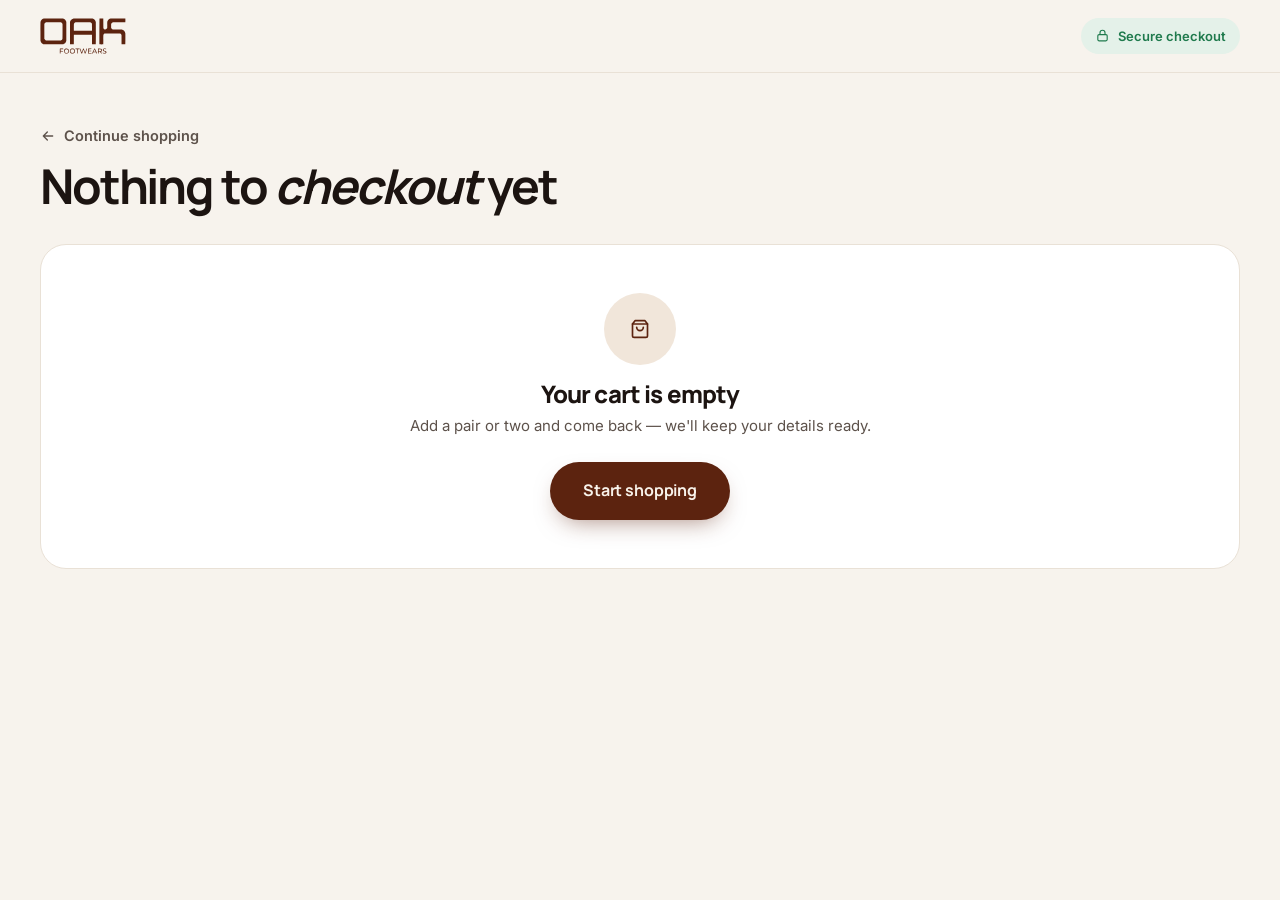
==== commit 3aef5939: "doneee" ====
--- a/checkout.html
+++ b/checkout.html
@@ -3,836 +3,20 @@
 <head>
   <meta charset="utf-8">
   <meta name="viewport" content="width=device-width, initial-scale=1, viewport-fit=cover">
-  <title>Checkout — Rory Footwear</title>
+  <title>Checkout — OAK Footwears</title>
   <meta name="description" content="Secure checkout.">
-  <meta name="theme-color" content="#fef9f5">
-  <meta property="og:title" content="Rory Footwear — Footwear for the whole family">
-  <meta property="og:description" content="Slides, sandals and wedges. Pay on delivery in Lagos.">
-  <meta property="og:image" content="assets/img/products/lekki-toeloop.jpg">
+  <meta name="theme-color" content="#5c230f">
+  <meta property="og:type" content="website">
+  <meta property="og:title" content="Checkout — OAK Footwears">
+  <meta property="og:description" content="Secure checkout.">
+  <meta property="og:image" content="assets/img/og-image.jpg">
+  <meta name="twitter:card" content="summary_large_image">
+  <link rel="icon" href="assets/img/favicon.svg" type="image/svg+xml">
   <link rel="icon" href="assets/img/favicon.png" type="image/png">
   <link rel="apple-touch-icon" href="assets/img/apple-touch-icon.png">
   <link rel="preconnect" href="https://fonts.googleapis.com">
   <link rel="preconnect" href="https://fonts.gstatic.com" crossorigin>
-  <link href="https://fonts.googleapis.com/css2?family=Plus+Jakarta+Sans:wght@400;500;600;700;800&family=DM+Sans:ital,opsz,wght@0,9..40,300..700;1,9..40,300..700&family=Space+Grotesk:wght@400;500;600;700&display=swap" rel="stylesheet">
-  <style>
-    /* ============================================
-       DESIGN TOKENS
-       ============================================ */
-    :root {
-      --bg: #fef9f5;
-      --bg-alt: #fff5ee;
-      --surface: #ffffff;
-      --surface-hover: #fffaf7;
-      --ink: #1a1614;
-      --ink-soft: #6b5f58;
-      --ink-muted: #a8988e;
-      --rule: #f0e6de;
-      --rule-strong: #e8ddd4;
-
-      --peach: #ffb59b;
-      --peach-soft: #ffe8df;
-      --peach-deep: #ff8f6b;
-      --coral: #ff7a5c;
-      --coral-soft: #ffe3da;
-      --lavender: #c9b6ff;
-      --lavender-soft: #ede6ff;
-      --mint: #a8e6d0;
-      --mint-soft: #e0f7f0;
-      --butter: #ffe9a8;
-      --butter-soft: #fff8e0;
-
-      --accent: var(--coral);
-      --accent-hover: #ff6344;
-      --success: #0d9b6c;
-
-      --font-display: 'Plus Jakarta Sans', sans-serif;
-      --font-body: 'DM Sans', sans-serif;
-      --font-mono: 'Space Grotesk', monospace;
-
-      --radius-sm: 0.75rem;
-      --radius: 1.25rem;
-      --radius-lg: 1.75rem;
-      --radius-full: 999px;
-
-      --shadow-sm: 0 2px 8px rgba(26, 22, 20, 0.04);
-      --shadow: 0 8px 24px rgba(26, 22, 20, 0.06);
-      --shadow-lg: 0 16px 48px rgba(26, 22, 20, 0.08);
-      --shadow-glow: 0 8px 32px rgba(255, 122, 92, 0.2);
-    }
-
-    *, *::before, *::after { box-sizing: border-box; margin: 0; padding: 0; }
-
-    html { scroll-behavior: smooth; -webkit-text-size-adjust: 100%; }
-
-    body {
-      font-family: var(--font-body);
-      background: var(--bg);
-      color: var(--ink);
-      line-height: 1.6;
-      -webkit-font-smoothing: antialiased;
-      -moz-osx-font-smoothing: grayscale;
-      overflow-x: hidden;
-    }
-
-    img { display: block; max-width: 100%; height: auto; }
-    a { color: inherit; text-decoration: none; }
-    button, input, select, textarea { font: inherit; color: inherit; border: none; background: none; }
-    button { cursor: pointer; }
-    ul { list-style: none; }
-
-    .sr-only {
-      position: absolute; width: 1px; height: 1px; padding: 0; margin: -1px;
-      overflow: hidden; clip: rect(0,0,0,0); white-space: nowrap; border: 0;
-    }
-
-    .container {
-      width: 100%;
-      max-width: 1200px;
-      margin: 0 auto;
-      padding: 0 1.5rem;
-    }
-
-    /* ============================================
-       TYPOGRAPHY
-       ============================================ */
-    .display {
-      font-family: var(--font-display);
-      font-weight: 800;
-      letter-spacing: -0.04em;
-      line-height: 1.05;
-    }
-    .h2 { font-size: clamp(1.75rem, 4vw, 2.5rem); }
-    .h3 { font-size: clamp(1.25rem, 2.5vw, 1.5rem); }
-
-    .lead {
-      font-size: clamp(1rem, 1.3vw, 1.15rem);
-      color: var(--ink-soft);
-      line-height: 1.7;
-      max-width: 55ch;
-    }
-
-    .eyebrow {
-      font-family: var(--font-mono);
-      font-size: 0.75rem;
-      font-weight: 500;
-      letter-spacing: 0.08em;
-      text-transform: uppercase;
-      color: var(--accent);
-      margin-bottom: 0.5rem;
-      display: inline-flex;
-      align-items: center;
-      gap: 0.5rem;
-    }
-    .eyebrow::before {
-      content: '';
-      width: 1.5rem;
-      height: 2px;
-      background: var(--accent);
-      border-radius: 1px;
-    }
-
-    em {
-      font-family: var(--font-display);
-      font-style: italic;
-      font-weight: 700;
-      color: var(--accent);
-    }
-
-    /* ============================================
-       HEADER
-       ============================================ */
-    .checkout-header {
-      background: rgba(254, 249, 245, 0.85);
-      backdrop-filter: blur(20px) saturate(1.8);
-      -webkit-backdrop-filter: blur(20px) saturate(1.8);
-      border-bottom: 1px solid var(--rule);
-      padding: 1.25rem 0;
-      position: sticky;
-      top: 0;
-      z-index: 100;
-    }
-
-    .checkout-header .container {
-      display: flex;
-      align-items: center;
-      justify-content: space-between;
-      gap: 1rem;
-    }
-
-    .logo {
-      display: flex;
-      align-items: center;
-      gap: 0.6rem;
-      font-family: var(--font-display);
-      font-weight: 800;
-      font-size: 1.35rem;
-      letter-spacing: -0.03em;
-      color: var(--ink);
-    }
-
-    .logo-mark {
-      width: 36px;
-      height: 36px;
-      border-radius: var(--radius-sm);
-      background: linear-gradient(135deg, var(--coral), var(--peach));
-      display: grid;
-      place-items: center;
-      color: #fff;
-      font-size: 1rem;
-      font-weight: 800;
-      box-shadow: var(--shadow-glow);
-    }
-
-    .secure {
-      display: inline-flex;
-      align-items: center;
-      gap: 0.5rem;
-      font-family: var(--font-mono);
-      font-size: 0.75rem;
-      font-weight: 500;
-      letter-spacing: 0.04em;
-      text-transform: uppercase;
-      color: var(--success);
-      padding: 0.5rem 1rem;
-      border-radius: var(--radius-full);
-      background: var(--mint-soft);
-    }
-    .secure svg { width: 16px; height: 16px; }
-
-    /* ============================================
-       BUTTONS
-       ============================================ */
-    .btn {
-      display: inline-flex;
-      align-items: center;
-      justify-content: center;
-      gap: 0.5rem;
-      padding: 0.8rem 1.6rem;
-      border-radius: var(--radius-full);
-      font-family: var(--font-display);
-      font-weight: 600;
-      font-size: 0.9rem;
-      border: 1.5px solid transparent;
-      transition: all 0.25s cubic-bezier(0.34, 1.56, 0.64, 1);
-      cursor: pointer;
-      white-space: nowrap;
-      line-height: 1.2;
-    }
-    .btn svg { width: 1.1em; height: 1.1em; flex-shrink: 0; transition: transform 0.25s; }
-    .btn:hover svg { transform: translateX(3px); }
-
-    .btn-primary { background: var(--ink); color: #fff; box-shadow: var(--shadow-sm); }
-    .btn-primary:hover { background: var(--accent); transform: translateY(-2px); box-shadow: var(--shadow-glow); }
-
-    .btn-accent { background: var(--coral); color: #fff; box-shadow: var(--shadow-glow); }
-    .btn-accent:hover { background: var(--accent-hover); transform: translateY(-2px) scale(1.02); }
-
-    .btn-outline { background: transparent; color: var(--ink); border-color: var(--rule-strong); }
-    .btn-outline:hover { background: var(--ink); color: #fff; border-color: var(--ink); transform: translateY(-2px); }
-
-    .btn-lg { padding: 1rem 2rem; font-size: 1rem; }
-    .btn-block { width: 100%; }
-
-    /* ============================================
-       CHECKOUT LAYOUT
-       ============================================ */
-    .checkout-wrap {
-      padding: 3rem 0 4rem;
-    }
-
-    .checkout-grid {
-      display: grid;
-      grid-template-columns: 1.3fr 1fr;
-      gap: clamp(2rem, 4vw, 3.5rem);
-      align-items: start;
-    }
-
-    /* ============================================
-       FORM SECTIONS
-       ============================================ */
-    .checkout-main {
-      display: flex;
-      flex-direction: column;
-      gap: 2rem;
-    }
-
-    .form-section {
-      background: var(--surface);
-      border-radius: var(--radius-lg);
-      border: 1px solid var(--rule);
-      padding: clamp(1.5rem, 3vw, 2rem);
-      box-shadow: var(--shadow-sm);
-    }
-
-    .form-section-header {
-      display: flex;
-      align-items: center;
-      gap: 0.75rem;
-      margin-bottom: 1.5rem;
-      padding-bottom: 1rem;
-      border-bottom: 1px solid var(--rule);
-    }
-
-    .step-number {
-      width: 32px;
-      height: 32px;
-      border-radius: 50%;
-      background: var(--ink);
-      color: #fff;
-      display: grid;
-      place-items: center;
-      font-family: var(--font-display);
-      font-weight: 700;
-      font-size: 0.85rem;
-      flex-shrink: 0;
-    }
-
-    .step-number.done {
-      background: var(--success);
-    }
-
-    .form-section-header h2 {
-      font-family: var(--font-display);
-      font-weight: 700;
-      font-size: 1.1rem;
-      letter-spacing: -0.02em;
-      color: var(--ink);
-    }
-
-    .form-section-header .step-edit {
-      margin-left: auto;
-      font-size: 0.8rem;
-      font-weight: 600;
-      color: var(--accent);
-      font-family: var(--font-display);
-      transition: opacity 0.2s;
-      display: none;
-    }
-    .form-section-header .step-edit:hover { opacity: 0.7; }
-    .form-section.completed .step-edit { display: inline; }
-
-    /* ============================================
-       FORM FIELDS
-       ============================================ */
-    .form-row {
-      display: grid;
-      grid-template-columns: 1fr 1fr;
-      gap: 1rem;
-      margin-bottom: 1rem;
-    }
-    .form-row.full { grid-template-columns: 1fr; }
-
-    .form-field {
-      display: flex;
-      flex-direction: column;
-      gap: 0.4rem;
-    }
-
-    .form-field label {
-      font-family: var(--font-display);
-      font-weight: 600;
-      font-size: 0.8rem;
-      letter-spacing: 0.02em;
-      color: var(--ink);
-    }
-
-    .form-field input,
-    .form-field select,
-    .form-field textarea {
-      width: 100%;
-      padding: 0.8rem 1rem;
-      border-radius: var(--radius-sm);
-      border: 1.5px solid var(--rule-strong);
-      background: var(--surface);
-      font-size: 0.9rem;
-      transition: all 0.2s;
-      color: var(--ink);
-    }
-
-    .form-field input:focus,
-    .form-field select:focus,
-    .form-field textarea:focus {
-      outline: none;
-      border-color: var(--accent);
-      box-shadow: 0 0 0 4px rgba(255, 122, 92, 0.12);
-      background: #fff;
-    }
-
-    .form-field input::placeholder,
-    .form-field textarea::placeholder {
-      color: var(--ink-muted);
-    }
-
-    .form-field input.error,
-    .form-field select.error {
-      border-color: #ff5c5c;
-      box-shadow: 0 0 0 4px rgba(255, 92, 92, 0.1);
-    }
-
-    .form-field .error-msg {
-      font-size: 0.75rem;
-      color: #ff5c5c;
-      font-weight: 500;
-      display: none;
-    }
-    .form-field.has-error .error-msg { display: block; }
-
-    /* ============================================
-       DELIVERY OPTIONS
-       ============================================ */
-    .delivery-options {
-      display: flex;
-      flex-direction: column;
-      gap: 0.75rem;
-    }
-
-    .delivery-option {
-      display: flex;
-      align-items: center;
-      gap: 1rem;
-      padding: 1rem 1.25rem;
-      border-radius: var(--radius);
-      border: 1.5px solid var(--rule-strong);
-      background: var(--surface);
-      cursor: pointer;
-      transition: all 0.2s;
-      position: relative;
-    }
-
-    .delivery-option:hover {
-      border-color: var(--peach);
-      background: var(--surface-hover);
-    }
-
-    .delivery-option.selected {
-      border-color: var(--coral);
-      background: var(--coral-soft);
-      box-shadow: 0 0 0 4px rgba(255, 122, 92, 0.08);
-    }
-
-    .delivery-option input[type="radio"] {
-      position: absolute;
-      opacity: 0;
-      pointer-events: none;
-    }
-
-    .delivery-radio {
-      width: 20px;
-      height: 20px;
-      border-radius: 50%;
-      border: 2px solid var(--rule-strong);
-      display: grid;
-      place-items: center;
-      flex-shrink: 0;
-      transition: all 0.2s;
-    }
-    .delivery-option.selected .delivery-radio {
-      border-color: var(--coral);
-      background: var(--coral);
-    }
-    .delivery-radio::after {
-      content: '';
-      width: 8px;
-      height: 8px;
-      border-radius: 50%;
-      background: #fff;
-      transform: scale(0);
-      transition: transform 0.2s;
-    }
-    .delivery-option.selected .delivery-radio::after { transform: scale(1); }
-
-    .delivery-info {
-      display: flex;
-      flex-direction: column;
-      gap: 0.1rem;
-      flex: 1;
-    }
-    .delivery-info .name {
-      font-family: var(--font-display);
-      font-weight: 700;
-      font-size: 0.9rem;
-      color: var(--ink);
-    }
-    .delivery-info .desc {
-      font-size: 0.8rem;
-      color: var(--ink-soft);
-    }
-
-    .delivery-price {
-      font-family: var(--font-display);
-      font-weight: 700;
-      font-size: 0.9rem;
-      color: var(--ink);
-      white-space: nowrap;
-    }
-    .delivery-price.free { color: var(--success); }
-
-    /* ============================================
-       PAYMENT OPTIONS
-       ============================================ */
-    .payment-options {
-      display: flex;
-      flex-direction: column;
-      gap: 0.75rem;
-    }
-
-    .payment-option {
-      display: flex;
-      align-items: center;
-      gap: 1rem;
-      padding: 1rem 1.25rem;
-      border-radius: var(--radius);
-      border: 1.5px solid var(--rule-strong);
-      background: var(--surface);
-      cursor: pointer;
-      transition: all 0.2s;
-      position: relative;
-    }
-
-    .payment-option:hover {
-      border-color: var(--peach);
-      background: var(--surface-hover);
-    }
-
-    .payment-option.selected {
-      border-color: var(--coral);
-      background: var(--coral-soft);
-      box-shadow: 0 0 0 4px rgba(255, 122, 92, 0.08);
-    }
-
-    .payment-option input[type="radio"] {
-      position: absolute;
-      opacity: 0;
-      pointer-events: none;
-    }
-
-    .payment-radio {
-      width: 20px;
-      height: 20px;
-      border-radius: 50%;
-      border: 2px solid var(--rule-strong);
-      display: grid;
-      place-items: center;
-      flex-shrink: 0;
-      transition: all 0.2s;
-    }
-    .payment-option.selected .payment-radio {
-      border-color: var(--coral);
-      background: var(--coral);
-    }
-    .payment-radio::after {
-      content: '';
-      width: 8px;
-      height: 8px;
-      border-radius: 50%;
-      background: #fff;
-      transform: scale(0);
-      transition: transform 0.2s;
-    }
-    .payment-option.selected .payment-radio::after { transform: scale(1); }
-
-    .payment-icon {
-      width: 40px;
-      height: 40px;
-      border-radius: var(--radius-sm);
-      background: var(--bg-alt);
-      display: grid;
-      place-items: center;
-      flex-shrink: 0;
-      color: var(--ink-soft);
-    }
-    .payment-icon svg { width: 22px; height: 22px; }
-
-    .payment-info {
-      display: flex;
-      flex-direction: column;
-      gap: 0.1rem;
-      flex: 1;
-    }
-    .payment-info .name {
-      font-family: var(--font-display);
-      font-weight: 700;
-      font-size: 0.9rem;
-      color: var(--ink);
-    }
-    .payment-info .desc {
-      font-size: 0.8rem;
-      color: var(--ink-soft);
-    }
-
-    .payment-tag {
-      font-family: var(--font-mono);
-      font-size: 0.65rem;
-      font-weight: 600;
-      padding: 0.2rem 0.6rem;
-      border-radius: var(--radius-full);
-      background: var(--mint-soft);
-      color: var(--success);
-      letter-spacing: 0.04em;
-      text-transform: uppercase;
-    }
-
-    /* ============================================
-       ORDER SUMMARY
-       ============================================ */
-    .order-summary {
-      background: var(--surface);
-      border-radius: var(--radius-lg);
-      border: 1px solid var(--rule);
-      padding: clamp(1.5rem, 3vw, 2rem);
-      box-shadow: var(--shadow-sm);
-      position: sticky;
-      top: 100px;
-      display: flex;
-      flex-direction: column;
-      gap: 1.5rem;
-    }
-
-    .order-summary h2 {
-      font-family: var(--font-display);
-      font-weight: 700;
-      font-size: 1.1rem;
-      letter-spacing: -0.02em;
-      color: var(--ink);
-      padding-bottom: 1rem;
-      border-bottom: 1px solid var(--rule);
-    }
-
-    .order-items {
-      display: flex;
-      flex-direction: column;
-      gap: 1rem;
-      max-height: 320px;
-      overflow-y: auto;
-      padding-right: 0.25rem;
-    }
-
-    .order-item {
-      display: flex;
-      gap: 1rem;
-      align-items: center;
-    }
-
-    .order-item-thumb {
-      width: 64px;
-      height: 64px;
-      border-radius: var(--radius-sm);
-      overflow: hidden;
-      background: var(--peach-soft);
-      flex-shrink: 0;
-      position: relative;
-    }
-    .order-item-thumb img { width: 100%; height: 100%; object-fit: cover; }
-
-    .order-item-qty {
-      position: absolute;
-      top: -6px;
-      right: -6px;
-      width: 22px;
-      height: 22px;
-      border-radius: 50%;
-      background: var(--ink);
-      color: #fff;
-      font-family: var(--font-display);
-      font-weight: 700;
-      font-size: 0.65rem;
-      display: grid;
-      place-items: center;
-      border: 2px solid var(--surface);
-    }
-
-    .order-item-info {
-      flex: 1;
-      min-width: 0;
-      display: flex;
-      flex-direction: column;
-      gap: 0.1rem;
-    }
-    .order-item-name {
-      font-family: var(--font-display);
-      font-weight: 700;
-      font-size: 0.9rem;
-      color: var(--ink);
-      white-space: nowrap;
-      overflow: hidden;
-      text-overflow: ellipsis;
-    }
-    .order-item-meta {
-      font-family: var(--font-mono);
-      font-size: 0.7rem;
-      color: var(--ink-muted);
-    }
-
-    .order-item-price {
-      font-family: var(--font-display);
-      font-weight: 700;
-      font-size: 0.9rem;
-      color: var(--ink);
-      white-space: nowrap;
-    }
-
-    .promo-row {
-      display: flex;
-      gap: 0.5rem;
-    }
-    .promo-row input {
-      flex: 1;
-      padding: 0.7rem 1rem;
-      border-radius: var(--radius-sm);
-      border: 1.5px solid var(--rule-strong);
-      background: var(--surface);
-      font-size: 0.85rem;
-      transition: border-color 0.2s;
-    }
-    .promo-row input:focus {
-      outline: none;
-      border-color: var(--accent);
-    }
-    .promo-row button {
-      padding: 0.7rem 1.2rem;
-      border-radius: var(--radius-sm);
-      background: var(--ink);
-      color: #fff;
-      font-family: var(--font-display);
-      font-weight: 600;
-      font-size: 0.85rem;
-      transition: all 0.2s;
-    }
-    .promo-row button:hover { background: var(--accent); }
-
-    .order-totals {
-      display: flex;
-      flex-direction: column;
-      gap: 0.75rem;
-      padding-top: 1rem;
-      border-top: 1px solid var(--rule);
-    }
-
-    .order-total-row {
-      display: flex;
-      justify-content: space-between;
-      align-items: center;
-      font-size: 0.9rem;
-      color: var(--ink-soft);
-    }
-    .order-total-row span:last-child {
-      font-family: var(--font-display);
-      font-weight: 600;
-      color: var(--ink);
-    }
-    .order-total-row.discount span:last-child { color: var(--success); }
-
-    .order-total-row.grand {
-      padding-top: 1rem;
-      border-top: 1.5px solid var(--rule);
-      font-size: 1.1rem;
-      color: var(--ink);
-    }
-    .order-total-row.grand span:last-child {
-      font-family: var(--font-display);
-      font-weight: 800;
-      font-size: 1.35rem;
-      letter-spacing: -0.02em;
-    }
-
-    .order-cta {
-      display: flex;
-      flex-direction: column;
-      gap: 0.75rem;
-    }
-
-    .order-trust {
-      display: flex;
-      flex-direction: column;
-      gap: 0.5rem;
-      padding-top: 1rem;
-      border-top: 1px solid var(--rule);
-    }
-    .order-trust-item {
-      display: flex;
-      align-items: center;
-      gap: 0.5rem;
-      font-size: 0.8rem;
-      color: var(--ink-soft);
-    }
-    .order-trust-item svg {
-      width: 16px;
-      height: 16px;
-      color: var(--accent);
-      flex-shrink: 0;
-    }
-
-    /* ============================================
-       SUCCESS STATE
-       ============================================ */
-    .checkout-success {
-      text-align: center;
-      padding: 4rem 1rem;
-      max-width: 520px;
-      margin: 0 auto;
-      display: none;
-    }
-    .checkout-success.visible { display: block; }
-
-    .success-icon {
-      width: 80px;
-      height: 80px;
-      border-radius: 50%;
-      background: var(--mint-soft);
-      display: grid;
-      place-items: center;
-      margin: 0 auto 1.5rem;
-      color: var(--success);
-      animation: pop 0.5s cubic-bezier(0.34, 1.56, 0.64, 1);
-    }
-    .success-icon svg { width: 40px; height: 40px; }
-
-    @keyframes pop {
-      0% { transform: scale(0); }
-      100% { transform: scale(1); }
-    }
-
-    .checkout-success h2 {
-      font-family: var(--font-display);
-      font-weight: 800;
-      font-size: 1.75rem;
-      letter-spacing: -0.03em;
-      color: var(--ink);
-      margin-bottom: 0.75rem;
-    }
-    .checkout-success p {
-      color: var(--ink-soft);
-      line-height: 1.7;
-      margin-bottom: 1.5rem;
-    }
-    .success-order-id {
-      font-family: var(--font-mono);
-      font-size: 0.85rem;
-      color: var(--ink-muted);
-      padding: 0.5rem 1rem;
-      border-radius: var(--radius-full);
-      background: var(--bg-alt);
-      display: inline-block;
-      margin-bottom: 1.5rem;
-    }
-
-    /* ============================================
-       RESPONSIVE
-       ============================================ */
-    @media (max-width: 900px) {
-      .checkout-grid { grid-template-columns: 1fr; }
-      .order-summary { position: static; }
-    }
-
-    @media (max-width: 600px) {
-      .form-row { grid-template-columns: 1fr; }
-      .checkout-wrap { padding: 1.5rem 0 3rem; }
-      .checkout-header .container { flex-wrap: wrap; }
-      .secure { font-size: 0.7rem; padding: 0.4rem 0.8rem; }
-      .delivery-option, .payment-option { padding: 0.85rem 1rem; }
-      .order-item-thumb { width: 52px; height: 52px; }
-    }
-  </style>
+  <link href="https://fonts.googleapis.com/css2?family=Inter:wght@400;500;600;700&family=Manrope:wght@500;600;700;800&display=swap" rel="stylesheet">
   <link rel="stylesheet" href="assets/css/styles.css">
   <script src="https://js.paystack.co/v1/inline.js" defer></script>
   <script src="assets/js/data.js" defer></script>
@@ -840,247 +24,66 @@
   <script src="assets/js/app.js" defer></script>
 </head>
 <body data-page="checkout">
-
-  <!-- ============================================
-       HEADER
-       ============================================ -->
   <header class="checkout-header">
     <div class="container">
-      <a href="index.html" class="logo nav-brand" aria-label="Rory Footwear home"><img class="nav-brand-logo" src="assets/img/logo-160.png" alt="" width="44" height="44"><span class="nav-brand-text">Rory Footwear<small>Step up your style</small></span></a>
-      <span class="secure">
-        <svg viewBox="0 0 24 24" fill="none" stroke="currentColor" stroke-width="2"><rect x="4.5" y="10.5" width="15" height="10" rx="2"/><path d="M8 10.5V7.5a4 4 0 0 1 8 0v3"/></svg>
-        Secure checkout
-      </span>
+      <a href="index.html" class="nav-brand" aria-label="OAK Footwears — home"><svg role="img" aria-label="OAK Footwears" xmlns="http://www.w3.org/2000/svg" viewBox="0 0 1486 623" fill="currentColor" fill-rule="evenodd"><path d="M354.6,613.9C355.0,613.2 355.2,606.0 355.1,597.8C354.9,587.5 355.2,582.4 356.1,581.4C357.0,580.3 361.1,580.0 377.1,580.0L397.0,580.0L398.2,577.5C399.0,575.6 399.0,574.4 398.2,572.5L397.0,570.0L377.2,570.0C363.1,570.0 357.1,569.7 356.2,568.8C354.7,567.3 354.6,543.7 356.1,540.9L357.1,538.9L379.2,539.1L401.4,539.2L402.7,537.4C403.9,535.8 403.7,531.4 402.5,530.2C401.9,529.6 344.8,529.9 344.1,530.5C343.0,531.6 343.1,612.4 344.2,613.8C345.5,615.3 353.6,615.4 354.6,613.9ZM478.8,611.5C496.5,603.0 505.1,587.2 503.4,566.5C501.2,541.6 475.8,524.0 449.7,529.5C437.9,531.9 433.7,534.2 426.0,541.9C404.3,563.9 411.7,600.0 440.5,612.3C445.9,614.6 447.8,614.9 459.0,615.0L471.6,615.0L478.8,611.5ZM579.3,612.8C580.7,611.8 582.6,611.0 583.3,611.0C584.1,611.0 585.5,610.1 586.5,609.0C587.5,607.9 588.8,607.0 589.5,607.0C590.7,607.0 596.4,601.1 599.7,596.4C605.0,588.8 606.5,583.1 606.5,571.5L606.4,560.5L603.0,553.5C599.2,545.6 591.3,537.2 584.8,534.0C560.5,522.3 531.1,530.8 520.9,552.5C514.7,565.5 514.8,578.4 520.9,591.5C525.6,601.3 532.3,607.5 543.6,612.4L549.5,615.0L563.0,614.8C574.0,614.6 577.1,614.2 579.3,612.8ZM652.0,613.5C652.9,612.4 653.2,603.2 653.1,577.1C653.0,546.7 653.2,541.9 654.6,540.6C655.8,539.3 658.5,539.1 668.6,539.2C681.9,539.5 683.0,539.1 683.0,534.5C683.0,529.9 683.1,530.0 648.4,529.9C630.3,529.9 614.7,530.2 613.7,530.5C612.3,531.1 612.0,532.1 612.2,534.9L612.5,538.5L625.5,538.8C635.7,539.0 638.8,539.4 640.2,540.7L642.0,542.3L642.0,578.1C642.0,605.7 642.3,613.9 643.2,614.3C645.9,615.4 650.8,614.9 652.0,613.5ZM727.3,613.8C728.9,612.6 731.5,606.2 734.5,596.0C739.0,581.3 750.1,550.6 751.2,549.9C753.1,548.7 754.3,550.4 755.6,556.3C756.3,559.1 758.0,564.6 759.5,568.5C760.9,572.4 762.7,577.5 763.5,580.0C765.8,587.7 768.1,594.4 769.6,597.8C770.4,599.6 771.0,601.9 771.0,602.8C771.0,603.8 771.7,605.5 772.5,606.6C773.3,607.6 774.0,609.4 774.0,610.5C774.0,613.7 776.0,615.0 781.0,615.0C787.4,615.0 788.3,613.9 792.0,602.0C793.7,596.2 795.8,589.9 796.5,588.0C797.3,586.1 800.9,575.3 804.6,564.0C808.2,552.7 812.0,541.6 813.1,539.2C816.6,531.4 814.9,528.1 808.3,529.7C805.3,530.4 804.3,531.2 803.6,533.5C803.1,535.2 802.2,538.1 801.5,540.0C799.9,544.2 797.4,551.8 795.4,558.0C787.3,583.9 782.8,596.0 781.0,596.0C779.7,596.0 778.9,594.9 778.1,591.8C777.1,587.2 774.4,578.8 773.0,575.5C772.5,574.4 769.1,564.3 765.4,553.0C761.7,541.7 758.1,532.0 757.6,531.3C757.0,530.7 754.6,529.9 752.3,529.5C748.6,528.9 748.0,529.1 746.6,531.2C745.1,533.5 742.4,540.7 739.5,550.0C737.0,558.2 729.9,578.4 728.4,581.7C727.6,583.4 727.0,585.4 727.0,586.2C726.9,588.9 723.0,596.0 721.6,596.0C720.7,596.0 719.8,594.8 719.5,593.2C718.2,587.0 716.7,582.3 708.5,558.0C703.5,543.1 699.2,531.9 698.1,531.0C696.9,529.9 694.9,529.6 692.1,529.8L688.0,530.2L688.0,532.9C688.0,534.4 688.4,536.0 688.8,536.6C689.3,537.1 695.2,554.4 702.0,575.0C708.8,595.6 714.8,613.1 715.3,613.8C715.8,614.4 718.4,615.0 720.9,615.0C723.5,615.0 726.4,614.4 727.3,613.8ZM892.8,613.8C894.5,612.4 894.3,607.5 892.5,605.7C891.3,604.5 887.2,604.3 868.8,604.5C856.5,604.6 845.7,604.3 844.8,603.8C843.2,603.0 843.0,601.3 843.0,590.7C843.0,582.5 843.4,578.0 844.2,577.2C845.1,576.3 851.1,576.0 865.0,576.0C885.6,576.0 887.0,575.7 887.0,571.5C887.0,567.3 885.6,567.0 865.0,567.0C851.1,567.0 845.1,566.7 844.2,565.8C842.4,564.0 842.5,541.6 844.3,540.1C845.2,539.4 853.1,539.1 868.0,539.1C885.5,539.1 890.5,538.9 891.2,537.8C892.0,536.5 891.5,531.2 890.4,530.1C889.5,529.2 833.6,530.1 832.6,531.0C831.6,532.0 831.5,612.4 832.5,614.0C833.4,615.4 891.0,615.2 892.8,613.8ZM911.5,614.4C912.4,614.0 915.2,609.5 917.6,604.4C920.0,599.3 922.8,594.6 923.9,594.1C925.0,593.4 933.8,593.1 945.9,593.1C969.4,593.2 968.2,592.7 973.0,604.0C977.2,613.9 978.3,615.0 983.6,615.0C990.5,615.0 990.6,615.7 979.9,592.2C978.3,588.8 975.6,583.0 974.0,579.2C968.3,566.7 967.1,564.0 965.1,559.7C958.6,546.0 954.0,535.6 954.0,534.5C954.0,530.8 943.8,527.7 940.2,530.3C939.1,531.2 931.0,547.2 931.0,548.5C931.0,548.8 928.3,554.6 925.0,561.5C921.7,568.4 919.0,574.3 919.0,574.6C919.0,575.0 917.7,578.0 916.1,581.4C914.5,584.7 912.0,590.2 910.5,593.5C909.0,596.8 906.5,602.4 904.8,605.8C903.2,609.3 902.1,612.8 902.4,613.6C903.0,615.1 908.5,615.5 911.5,614.4ZM1015.0,602.3C1015.3,595.6 1015.8,589.8 1016.2,589.4C1016.7,589.0 1022.6,588.7 1029.5,588.7L1042.0,588.7L1044.1,591.4C1046.6,594.6 1052.1,602.1 1055.4,607.0C1060.0,613.8 1061.7,615.0 1066.6,615.0C1072.2,615.0 1073.3,613.0 1069.8,609.2C1068.5,607.7 1065.1,603.2 1062.4,599.1C1059.7,595.1 1056.9,591.5 1056.2,591.3C1053.9,590.4 1054.9,586.1 1057.8,584.2C1062.7,581.2 1066.4,577.6 1069.0,573.5C1071.2,569.9 1071.5,568.4 1071.5,559.5C1071.4,553.5 1070.9,548.5 1070.2,547.0C1066.5,539.7 1064.5,537.7 1056.2,533.3C1052.2,531.1 1049.7,530.7 1039.0,530.1C1023.3,529.3 1005.3,529.4 1004.4,530.3C1003.5,531.1 1003.6,612.5 1004.5,614.0C1004.9,614.6 1007.1,615.0 1009.8,614.8L1014.5,614.5L1015.0,602.3ZM1138.8,610.6C1153.5,601.8 1154.5,583.5 1140.7,574.2C1138.3,572.6 1135.0,571.0 1133.4,570.7C1130.1,570.1 1121.6,567.7 1112.0,564.8C1102.1,561.8 1097.1,556.4 1098.5,550.0C1099.1,547.3 1103.9,542.1 1107.5,540.2C1113.7,537.1 1129.9,538.1 1136.3,542.1C1140.4,544.5 1141.5,544.5 1144.0,541.8C1149.0,536.4 1143.6,532.0 1128.6,529.5C1104.9,525.5 1087.0,535.5 1087.0,552.8C1087.0,566.7 1095.3,572.7 1123.0,579.0C1136.9,582.2 1142.6,591.1 1135.9,599.2C1128.8,607.9 1107.1,608.0 1094.2,599.5C1089.5,596.4 1088.5,596.7 1086.3,602.1L1085.1,604.8L1089.0,607.9C1091.1,609.6 1093.4,611.0 1094.0,611.0C1094.7,611.0 1096.6,611.6 1098.3,612.4C1103.1,614.6 1105.3,614.8 1119.5,614.6L1132.5,614.4L1138.8,610.6ZM453.1,604.9C434.5,601.8 422.2,583.9 426.0,565.3C431.2,539.8 463.6,529.8 481.9,548.1C489.4,555.7 491.5,560.9 491.5,572.5C491.5,581.4 491.2,583.0 489.1,586.5C482.3,597.5 477.1,601.6 466.2,604.4C462.7,605.3 459.5,605.9 459.2,605.9C458.8,605.8 456.1,605.4 453.1,604.9ZM549.6,603.4C542.5,601.1 532.1,590.4 529.8,582.9C524.4,565.9 532.2,548.8 548.5,541.6C555.9,538.3 567.3,538.0 573.5,541.0C575.7,542.1 578.0,542.9 578.6,543.0C581.0,543.0 589.3,552.5 592.1,558.3C599.6,574.2 593.1,593.6 577.5,601.5C570.4,605.1 557.7,605.9 549.6,603.4ZM927.6,582.5C927.3,581.7 928.6,578.0 930.5,574.3C935.0,565.2 938.3,557.8 941.1,550.3C943.6,543.7 946.3,542.0 947.6,546.2C947.9,547.5 950.0,552.2 952.1,556.6C954.3,561.1 956.0,565.0 956.0,565.4C956.0,565.8 957.6,569.5 959.6,573.5C961.6,577.6 963.0,581.6 962.6,582.5C961.8,584.7 928.5,584.8 927.6,582.5ZM1016.2,577.8C1015.4,577.0 1015.0,571.3 1015.0,558.8L1015.0,541.1L1016.9,540.0C1018.0,539.5 1023.9,539.1 1030.1,539.1C1048.5,539.2 1057.7,543.8 1059.9,554.2C1062.1,564.3 1058.2,572.0 1048.5,576.6C1044.0,578.7 1042.1,579.0 1030.5,579.0C1021.6,579.0 1017.0,578.6 1016.2,577.8ZM584.7,455.5C585.7,455.2 585.9,436.3 586.0,371.9C586.0,326.1 586.2,288.5 586.3,288.3C586.5,288.2 656.8,288.0 742.5,288.0C867.3,288.0 898.5,288.2 899.2,289.2C899.6,289.9 900.0,327.5 900.0,372.7C900.0,425.0 900.4,455.1 901.0,455.5C903.1,456.8 965.3,456.1 966.1,454.8C966.6,454.1 967.0,368.4 967.0,264.5C967.0,105.7 966.7,74.4 965.6,68.8C959.3,39.3 937.9,16.9 909.5,10.1L900.5,7.9L740.0,8.2L579.5,8.5L571.5,11.3C557.8,16.2 546.5,23.3 537.8,32.6C533.5,37.3 526.3,48.7 524.7,53.3C523.9,55.6 522.4,59.8 521.4,62.5L519.5,67.5L519.2,261.4C519.1,378.2 519.3,455.6 519.9,455.9C520.9,456.6 582.8,456.2 584.7,455.5ZM1095.1,454.8C1095.6,454.1 1096.0,418.7 1096.0,376.2C1096.0,307.5 1096.2,298.2 1097.6,293.2C1100.3,284.0 1106.7,276.2 1116.5,270.2L1122.5,266.5L1253.5,266.5L1384.5,266.5L1387.6,268.2C1398.0,273.9 1405.0,281.7 1408.6,291.6L1411.0,298.3L1411.0,376.6C1411.0,427.2 1411.4,455.1 1412.0,455.5C1412.5,455.8 1427.0,456.1 1444.2,456.1L1475.4,456.2L1476.7,454.4C1478.5,452.0 1478.6,276.8 1476.9,265.0C1472.4,234.2 1453.9,211.8 1425.1,202.1L1417.5,199.6L1338.5,199.0L1259.5,198.5L1252.0,194.7C1245.0,191.3 1236.5,183.2 1235.1,178.7C1234.9,178.0 1233.9,175.6 1232.9,173.3L1231.0,169.1L1231.0,137.1L1231.0,105.0L1233.6,98.5C1236.9,90.2 1247.2,80.2 1255.6,77.0L1261.1,75.0L1368.5,75.0L1475.9,75.0L1476.9,73.2C1478.4,70.4 1478.4,11.1 1476.9,9.4C1475.9,8.2 1456.0,8.0 1353.0,8.0L1230.3,8.0L1221.9,10.1C1199.4,15.7 1181.7,29.6 1171.6,49.7C1164.8,63.4 1164.7,63.7 1164.1,122.0L1163.5,174.5L1160.7,179.5C1151.8,195.4 1133.5,203.0 1118.9,196.9C1109.4,192.9 1100.8,184.4 1097.7,175.7C1096.9,173.4 1096.4,148.5 1096.0,90.5L1095.5,8.5L1063.5,8.2C1034.9,8.0 1031.4,8.1 1030.3,9.6C1028.3,12.3 1028.4,452.7 1030.4,454.9C1032.4,457.1 1093.8,457.0 1095.1,454.8ZM405.3,452.7C411.3,450.3 415.7,448.1 424.6,443.2C428.2,441.2 439.8,429.0 443.4,423.5C449.2,414.6 449.6,413.6 452.6,404.5L455.5,395.5L455.5,231.5L455.5,67.5L453.1,60.5C444.4,35.0 424.4,16.4 399.0,10.1L390.7,8.0L233.5,8.0L76.3,8.0L67.2,9.9C45.0,14.6 26.2,29.2 16.1,49.7C12.5,57.0 11.7,59.4 9.1,71.2C8.3,74.4 8.0,125.6 8.0,232.4L8.0,388.9L9.9,397.0C13.6,412.5 17.5,420.3 27.0,431.2C31.4,436.3 44.4,447.0 46.2,447.0C46.9,447.0 48.5,447.7 49.6,448.5C52.7,450.6 62.3,454.0 67.8,455.0C70.4,455.4 145.8,455.7 235.5,455.6L398.5,455.5L405.3,452.7ZM103.0,388.4C91.3,384.8 84.0,378.2 77.5,365.5L75.5,361.5L75.2,234.0L75.0,106.5L77.2,100.5C81.2,89.6 87.3,83.2 98.5,77.9L104.5,75.0L232.5,75.0L360.5,75.0L364.3,77.0C366.3,78.1 368.5,79.0 369.1,79.0C371.1,79.0 379.9,87.0 383.1,91.8C384.9,94.4 387.1,99.3 388.1,102.8L389.9,109.1L389.9,230.3C390.0,305.6 389.6,353.7 389.0,357.4C387.0,369.9 378.8,380.6 367.0,386.3L360.5,389.5L234.0,389.7C128.4,389.8 106.8,389.6 103.0,388.4ZM587.0,221.2C585.5,220.7 585.7,108.3 587.2,102.2C589.4,93.1 598.5,82.5 607.9,78.1L613.5,75.5L742.5,75.5L871.6,75.5L876.0,77.4C882.2,80.1 889.9,86.5 893.7,92.1C900.0,101.4 900.0,101.6 900.0,162.9C900.0,193.5 899.6,219.1 899.2,219.8C898.5,220.8 868.5,221.1 743.2,221.3C657.8,221.4 587.6,221.3 587.0,221.2Z"/></svg></a>
+      <span class="secure"><svg viewBox="0 0 24 24" fill="none" stroke="currentColor" stroke-width="1.8"><rect x="4.5" y="10.5" width="15" height="10" rx="2"/><path d="M8 10.5V7.5a4 4 0 0 1 8 0v3"/></svg> Secure checkout</span>
     </div>
   </header>
-
   <main>
-    <!-- ============================================
-         CHECKOUT FORM
-         ============================================ -->
     <div class="checkout-wrap" id="checkoutWrap">
       <div class="container">
-        <div style="margin-bottom: 2rem;">
-          <p class="eyebrow">Almost there</p>
-          <h1 class="display h2">Complete your <em>order</em></h1>
-        </div>
-
+        <div style="margin-bottom:32px"><a href="shop.html" class="link-arrow" style="border:0;padding:0;margin-bottom:14px;color:var(--ink-2)"><svg viewBox="0 0 24 24" fill="none" stroke="currentColor" stroke-width="2" stroke-linecap="round" stroke-linejoin="round"><path d="M19 12H5M11 6l-6 6 6 6"/></svg> Continue shopping</a><h1>Checkout</h1></div>
         <div class="checkout-grid">
-          <!-- MAIN FORM -->
           <div class="checkout-main">
-            <!-- Step 1: Contact -->
             <section class="form-section" id="step-contact">
-              <div class="form-section-header">
-                <span class="step-number">1</span>
-                <h2>Contact information</h2>
-                <a href="#" class="step-edit" data-edit="contact">Edit</a>
-              </div>
-              <div class="form-row">
-                <div class="form-field">
-                  <label for="firstName">First name</label>
-                  <input type="text" id="firstName" placeholder="Adaeze" autocomplete="given-name" required>
-                  <span class="error-msg">Please enter your first name</span>
-                </div>
-                <div class="form-field">
-                  <label for="lastName">Last name</label>
-                  <input type="text" id="lastName" placeholder="Okafor" autocomplete="family-name" required>
-                  <span class="error-msg">Please enter your last name</span>
-                </div>
-              </div>
-              <div class="form-row">
-                <div class="form-field">
-                  <label for="email">Email address</label>
-                  <input type="email" id="email" placeholder="you@example.com" autocomplete="email" required>
-                  <span class="error-msg">Please enter a valid email address</span>
-                </div>
-                <div class="form-field">
-                  <label for="phone">Phone number</label>
-                  <input type="tel" id="phone" placeholder="080 1234 5678" autocomplete="tel" required>
-                  <span class="error-msg">Please enter your phone number</span>
-                </div>
-              </div>
+              <div class="form-section-header"><span class="step-number">1</span><h2>Contact</h2></div>
+              <div class="form-row"><div class="form-field"><label for="firstName">First name</label><input type="text" id="firstName" placeholder="Adaeze" autocomplete="given-name" required><span class="error-msg">Required</span></div><div class="form-field"><label for="lastName">Last name</label><input type="text" id="lastName" placeholder="Okafor" autocomplete="family-name" required><span class="error-msg">Required</span></div></div>
+              <div class="form-row"><div class="form-field"><label for="email">Email</label><input type="email" id="email" placeholder="you@example.com" autocomplete="email" required><span class="error-msg">Enter a valid email address</span></div><div class="form-field"><label for="phone">Phone (WhatsApp)</label><input type="tel" id="phone" placeholder="0801 234 5678" autocomplete="tel" required><span class="error-msg">Enter your phone number</span></div></div>
             </section>
-
-            <!-- Step 2: Delivery -->
             <section class="form-section" id="step-delivery">
-              <div class="form-section-header">
-                <span class="step-number">2</span>
-                <h2>Delivery address</h2>
-              </div>
-
-              <div class="form-row full">
-                <div class="form-field">
-                  <label for="address">Street address</label>
-                  <input type="text" id="address" placeholder="12 Admiralty Way" autocomplete="street-address" required>
-                  <span class="error-msg">Please enter your street address</span>
-                </div>
-              </div>
-              <div class="form-row">
-                <div class="form-field">
-                  <label for="city">City</label>
-                  <input type="text" id="city" placeholder="Lekki" autocomplete="address-level2" required>
-                  <span class="error-msg">Please enter your city</span>
-                </div>
-                <div class="form-field">
-                  <label for="state">State</label>
-                  <select id="state" autocomplete="address-level1" required>
-                    <option value="">Select state</option>
-                    <option value="Lagos">Lagos</option>
-                    <option value="Abuja">Abuja FCT</option>
-                    <option value="Rivers">Rivers</option>
-                    <option value="Oyo">Oyo</option>
-                    <option value="Kano">Kano</option>
-                    <option value="Enugu">Enugu</option>
-                    <option value="Kaduna">Kaduna</option>
-                    <option value="Ogun">Ogun</option>
-                  </select>
-                  <span class="error-msg">Please select a state</span>
-                </div>
-              </div>
-
-              <div style="margin-top: 1.5rem;">
-                <p style="font-family: var(--font-display); font-weight: 700; font-size: 0.85rem; margin-bottom: 0.75rem; color: var(--ink);">Delivery method</p>
-                <div class="delivery-options" id="deliveryOptions">
-                  <label class="delivery-option selected" data-delivery="lagos">
-                    <input type="radio" name="delivery" value="lagos" checked>
-                    <span class="delivery-radio"></span>
-                    <div class="delivery-info">
-                      <span class="name">Lagos same / next day</span>
-                      <span class="desc">Order before 2pm for same-day dispatch</span>
-                    </div>
-                    <span class="delivery-price">₦2,500</span>
-                  </label>
-                  <label class="delivery-option" data-delivery="nationwide">
-                    <input type="radio" name="delivery" value="nationwide">
-                    <span class="delivery-radio"></span>
-                    <div class="delivery-info">
-                      <span class="name">Nationwide delivery</span>
-                      <span class="desc">2–5 working days</span>
-                    </div>
-                    <span class="delivery-price">₦4,500</span>
-                  </label>
-                  <label class="delivery-option" data-delivery="pickup">
-                    <input type="radio" name="delivery" value="pickup">
-                    <span class="delivery-radio"></span>
-                    <div class="delivery-info">
-                      <span class="name">Pickup station</span>
-                      <span class="desc">Collect from our Lekki store</span>
-                    </div>
-                    <span class="delivery-price free">Free</span>
-                  </label>
-                </div>
-              </div>
+              <div class="form-section-header"><span class="step-number">2</span><h2>Delivery</h2></div>
+              <div class="form-row full"><div class="form-field"><label for="address">Street address</label><input type="text" id="address" placeholder="House number, street, estate" autocomplete="street-address" required><span class="error-msg">Required</span></div></div>
+              <div class="form-row"><div class="form-field"><label for="city">City / area</label><input type="text" id="city" placeholder="e.g. Lekki Phase 1" autocomplete="address-level2" required><span class="error-msg">Required</span></div>
+                <div class="form-field"><label for="state">State</label><select id="state" autocomplete="address-level1" required><option value="">Select state</option></select><span class="error-msg">Please select a state</span></div></div>
+              <p class="option-label">Delivery method</p>
+              <div class="delivery-options" id="deliveryOptions"></div>
             </section>
-
-            <!-- Step 3: Payment -->
             <section class="form-section" id="step-payment">
-              <div class="form-section-header">
-                <span class="step-number">3</span>
-                <h2>Payment method</h2>
-              </div>
-
+              <div class="form-section-header"><span class="step-number">3</span><h2>Payment</h2></div>
               <div class="payment-options" id="paymentOptions">
-                <label class="payment-option selected" data-payment="paystack">
-                  <input type="radio" name="payment" value="paystack" checked>
-                  <span class="payment-radio"></span>
-                  <span class="payment-icon">
-                    <svg viewBox="0 0 24 24" fill="none" stroke="currentColor" stroke-width="1.8" stroke-linecap="round" stroke-linejoin="round"><rect x="2" y="5" width="20" height="14" rx="2"/><path d="M2 10h20"/></svg>
-                  </span>
-                  <div class="payment-info">
-                    <span class="name">Card, transfer or USSD</span>
-                    <span class="desc">Secure payment via Paystack</span>
-                  </div>
-                  <span class="payment-tag">Recommended</span>
-                </label>
-
-                <label class="payment-option" data-payment="pod">
-                  <input type="radio" name="payment" value="pod">
-                  <span class="payment-radio"></span>
-                  <span class="payment-icon">
-                    <svg viewBox="0 0 24 24" fill="none" stroke="currentColor" stroke-width="1.8" stroke-linecap="round" stroke-linejoin="round"><path d="M12 2v20M17 5H9.5a3.5 3.5 0 0 0 0 7h5a3.5 3.5 0 0 1 0 7H6"/></svg>
-                  </span>
-                  <div class="payment-info">
-                    <span class="name">Pay on delivery</span>
-                    <span class="desc">Cash or transfer at your door — Lagos only</span>
-                  </div>
-                </label>
+                <label class="payment-option selected" data-payment="paystack"><input type="radio" name="payment" value="paystack" checked><span class="payment-radio"></span><span class="payment-icon"><svg viewBox="0 0 24 24" fill="none" stroke="currentColor" stroke-width="1.7"><rect x="2.5" y="5" width="19" height="14" rx="2.5"/><path d="M2.5 10h19"/></svg></span><div class="payment-info"><span class="name">Card, transfer or USSD</span><span class="desc">Secured by Paystack</span></div><span class="payment-tag">Recommended</span></label>
+                <label class="payment-option" data-payment="pod"><input type="radio" name="payment" value="pod"><span class="payment-radio"></span><span class="payment-icon"><svg viewBox="0 0 24 24" fill="none" stroke="currentColor" stroke-width="1.7"><rect x="2.5" y="6" width="19" height="12" rx="2"/><circle cx="12" cy="12" r="2.6"/></svg></span><div class="payment-info"><span class="name">Pay on delivery</span><span class="desc">Cash or transfer at your door — Lagos only</span></div></label>
               </div>
             </section>
           </div>
-
-          <!-- ORDER SUMMARY -->
           <aside class="order-summary">
             <h2>Order summary</h2>
-
             <div class="order-items" id="orderItems"></div>
-
-            <div class="promo-row">
-              <label for="promoCode" class="sr-only">Promo code</label>
-              <input type="text" id="promoCode" placeholder="Promo code">
-              <button type="button" id="applyPromo">Apply</button>
+            <div class="promo-row"><label for="promoCode" class="sr-only">Discount code</label><input type="text" id="promoCode" placeholder="Discount code"><button type="button" id="applyPromo">Apply</button></div>
+            <div class="order-totals">
+              <div class="order-total-row"><span>Subtotal</span><span id="subtotal">₦0</span></div>
+              <div class="order-total-row"><span>Delivery</span><span id="deliveryFee">—</span></div>
+              <div class="order-total-row discount" id="discountRow" style="display:none"><span>Discount</span><span id="discountAmount">−₦0</span></div>
+              <div class="order-total-row grand"><span>Total</span><span id="grandTotal">₦0</span></div>
             </div>
-
-            <div class="order-totals">
-              <div class="order-total-row">
-                <span>Subtotal</span>
-                <span id="subtotal">₦0</span>
-              </div>
-              <div class="order-total-row">
-                <span>Delivery</span>
-                <span id="deliveryFee">₦2,500</span>
-              </div>
-              <div class="order-total-row discount" id="discountRow" style="display: none;">
-                <span>Discount</span>
-                <span id="discountAmount">-₦0</span>
-              </div>
-              <div class="order-total-row grand">
-                <span>Total</span>
-                <span id="grandTotal">₦0</span>
-              </div>
-            </div>
-
-            <div class="order-cta">
-              <button class="btn btn-accent btn-lg btn-block" id="placeOrderBtn">
-                <svg viewBox="0 0 24 24" width="18" height="18" fill="none" stroke="currentColor" stroke-width="2" stroke-linecap="round" stroke-linejoin="round"><rect x="4.5" y="10.5" width="15" height="10" rx="2"/><path d="M8 10.5V7.5a4 4 0 0 1 8 0v3"/></svg>
-                Place order
-              </button>
-              <a href="shop.html" class="btn btn-outline btn-block">Continue shopping</a>
-            </div>
-
+            <div class="order-cta"><button class="btn btn-primary btn-lg btn-block" id="placeOrderBtn">Place order</button></div>
             <div class="order-trust">
-              <div class="order-trust-item">
-                <svg viewBox="0 0 24 24" fill="none" stroke="currentColor" stroke-width="2" stroke-linecap="round" stroke-linejoin="round"><path d="M4 8h13l-3-3M20 16H7l3 3"/></svg>
-                Free 7-day size exchange
-              </div>
-              <div class="order-trust-item">
-                <svg viewBox="0 0 24 24" fill="none" stroke="currentColor" stroke-width="2" stroke-linecap="round" stroke-linejoin="round"><rect x="2" y="5" width="20" height="14" rx="2"/><path d="M2 10h20"/></svg>
-                Encrypted & secure payment
-              </div>
-              <div class="order-trust-item">
-                <svg viewBox="0 0 24 24" fill="none" stroke="currentColor" stroke-width="2" stroke-linecap="round" stroke-linejoin="round"><circle cx="12" cy="12" r="10"/><path d="M12 6v6l4 2"/></svg>
-                Delivery within 2–5 working days
-              </div>
+              <div class="order-trust-item"><svg viewBox="0 0 24 24" fill="none" stroke="currentColor" stroke-width="1.7" stroke-linecap="round" stroke-linejoin="round"><path d="M4 8h13l-3-3M20 16H7l3 3"/></svg> Free 7-day size exchange</div>
+              <div class="order-trust-item"><svg viewBox="0 0 24 24" fill="none" stroke="currentColor" stroke-width="1.8"><rect x="4.5" y="10.5" width="15" height="10" rx="2"/><path d="M8 10.5V7.5a4 4 0 0 1 8 0v3"/></svg> Encrypted, secure payment</div>
+              <div class="order-trust-item"><svg viewBox="0 0 24 24" fill="none" stroke="currentColor" stroke-width="1.7" stroke-linejoin="round"><path d="M3 6h11v10H3zM14 9h4l3 3v4h-7"/><circle cx="7" cy="17.5" r="1.8"/><circle cx="17.5" cy="17.5" r="1.8"/></svg> Estimated delivery</div>
             </div>
           </aside>
         </div>
       </div>
     </div>
-
-    <!-- ============================================
-         SUCCESS STATE
-         ============================================ -->
     <div class="checkout-success" id="checkoutSuccess">
-      <div class="success-icon">
-        <svg viewBox="0 0 24 24" fill="none" stroke="currentColor" stroke-width="2.5" stroke-linecap="round" stroke-linejoin="round"><path d="M5 13l4 4L19 7"/></svg>
-      </div>
-      <h2>Order confirmed!</h2>
-      <p>Thank you for shopping with Rory Footwear. We've sent a confirmation email with your order details. Our team will reach out shortly to arrange delivery.</p>
-      <span class="success-order-id" id="orderIdDisplay">Order #RW-000000</span>
-      <div style="display: flex; gap: 0.75rem; justify-content: center; flex-wrap: wrap;">
-        <a href="shop.html" class="btn btn-primary">Continue shopping</a>
-        <a href="index.html" class="btn btn-outline">Back to home</a>
-      </div>
+      <div class="success-icon"><svg viewBox="0 0 24 24" fill="none" stroke="currentColor" stroke-width="2.2" stroke-linecap="round" stroke-linejoin="round"><path d="m5 12.5 4.5 4.5L19 7.5"/></svg></div>
+      <h2>Order confirmed</h2>
+      <p>Thank you for shopping with OAK Footwears.</p>
+      <span class="success-order-id" id="orderIdDisplay">Order</span>
+      <div style="display:flex;gap:10px;justify-content:center;flex-wrap:wrap"><a href="shop.html" class="btn btn-primary">Continue shopping</a><a href="index.html" class="btn btn-outline">Back to home</a></div>
     </div>
   </main>
 </body>
-</html>+</html>
--- a/assets/css/styles.css
+++ b/assets/css/styles.css
@@ -1,181 +1,754 @@
 /* =========================================================
-   Rory Footwear — shared UI layer
-   Cart drawer, search, size guide, toasts, quick-add, logo.
-   Uses the design tokens defined in each page's <style>.
+   OAK Footwears — design system
+   Clean · modern · premium. Oak brown + warm cream.
    ========================================================= */
-
-/* ---------- Brand logo ---------- */
-.nav-brand-logo { width: 44px; height: 44px; border-radius: 50%; object-fit: cover; box-shadow: 0 4px 14px rgba(26,22,20,.18); flex: none; }
-.nav-brand-text { display: flex; flex-direction: column; line-height: 1; }
-.nav-brand-text small { font-family: var(--font-mono); font-size: .58rem; font-weight: 500; letter-spacing: .14em; text-transform: uppercase; color: var(--ink-muted); margin-top: 4px; }
-.footer .nav-brand-logo { width: 64px; height: 64px; box-shadow: 0 0 0 1px rgba(255,255,255,.12); }
-.footer .nav-brand-text small { color: rgba(255,255,255,.5); }
-@media (max-width: 420px) { .nav-brand-text small { display: none; } .nav-brand-logo { width: 40px; height: 40px; } }
-
-/* ---------- Badges in nav ---------- */
+:root {
+  /* Brand */
+  --oak: #5c230f;
+  --oak-600: #4a1c0b;
+  --oak-700: #361407;
+  --oak-100: #f1e6da;
+  --oak-50: #f8f2ea;
+  --gold: #b88a44;
+
+  /* Neutrals */
+  --bg: #f7f3ed;
+  --surface: #ffffff;
+  --paper: #fbf9f6;
+  --ink: #1c1411;
+  --ink-2: #5d524b;
+  --muted: #94877d;
+  --line: #e9e1d6;
+  --line-2: #dacdbd;
+  --success: #1f7a4d;
+  --success-soft: #e4f1e9;
+  --danger: #c2341f;
+
+  /* Type */
+  --font-display: "Manrope", system-ui, -apple-system, "Segoe UI", sans-serif;
+  --font-body: "Inter", system-ui, -apple-system, "Segoe UI", sans-serif;
+
+  /* Shape */
+  --r-xs: 8px;
+  --r-sm: 12px;
+  --r: 18px;
+  --r-lg: 26px;
+  --r-xl: 34px;
+  --shadow-xs: 0 1px 2px rgba(28,20,17,.05);
+  --shadow-sm: 0 4px 14px rgba(28,20,17,.06);
+  --shadow: 0 14px 40px -12px rgba(28,20,17,.16);
+  --shadow-lg: 0 30px 70px -24px rgba(28,20,17,.30);
+  --ease: cubic-bezier(.2,.7,.2,1);
+  --spring: cubic-bezier(.34,1.4,.64,1);
+
+  --container: 1320px;
+  --gutter: clamp(18px, 4vw, 40px);
+  --header-h: 76px;
+
+  /* Aliases used by shared JS templates */
+  --coral: var(--oak); --accent: var(--oak); --peach-soft: var(--oak-100);
+  --ink-soft: var(--ink-2); --ink-muted: var(--muted); --rule: var(--line); --rule-strong: var(--line-2);
+  --radius-sm: var(--r-sm); --radius: var(--r); --radius-lg: var(--r-lg); --mint-soft: var(--success-soft);
+}
+
+*, *::before, *::after { box-sizing: border-box; margin: 0; padding: 0; }
+html { -webkit-text-size-adjust: 100%; scroll-behavior: smooth; scroll-padding-top: 96px; }
+html, body { overflow-x: clip; }
+body { font-family: var(--font-body); font-size: 15px; line-height: 1.6; color: var(--ink); background: var(--bg); -webkit-font-smoothing: antialiased; -moz-osx-font-smoothing: grayscale; }
+img { display: block; max-width: 100%; height: auto; }
+a { color: inherit; text-decoration: none; }
+button, input, select, textarea { font: inherit; color: inherit; border: 0; background: none; }
+button { cursor: pointer; }
+ul { list-style: none; }
+:focus-visible { outline: 2px solid var(--oak); outline-offset: 3px; border-radius: 6px; }
+::selection { background: var(--oak); color: var(--oak-50); }
+.sr-only { position: absolute !important; width: 1px; height: 1px; overflow: hidden; clip: rect(0 0 0 0); white-space: nowrap; }
+.container { width: 100%; max-width: var(--container); margin: 0 auto; padding: 0 var(--gutter); }
+.section { padding: clamp(64px, 9vw, 120px) 0; }
+.section-sm { padding: clamp(40px, 6vw, 72px) 0; }
+
+/* ---------- Type ---------- */
+.display, h1, h2, h3, h4 { font-family: var(--font-display); letter-spacing: -.035em; line-height: 1.05; font-weight: 700; }
+.h1 { font-size: clamp(42px, 6.4vw, 84px); font-weight: 700; letter-spacing: -.045em; }
+.h2 { font-size: clamp(32px, 4.2vw, 54px); }
+.h3 { font-size: clamp(24px, 2.6vw, 34px); }
+.display em, .h2 em, .h1 em { font-style: normal; color: var(--oak); }
+.eyebrow { display: inline-flex; align-items: center; gap: 10px; font-family: var(--font-body); font-size: 12px; font-weight: 600; letter-spacing: .14em; text-transform: uppercase; color: var(--oak); margin-bottom: 16px; }
+.eyebrow::before { content: ""; width: 6px; height: 6px; border-radius: 50%; background: currentColor; }
+.lead { font-size: clamp(16px, 1.25vw, 18px); color: var(--ink-2); line-height: 1.7; max-width: 52ch; }
+.muted { color: var(--muted); }
+.section-head { display: flex; align-items: end; justify-content: space-between; gap: 24px; flex-wrap: wrap; margin-bottom: clamp(28px, 3.5vw, 44px); }
+.section-head p.lead { margin-top: 12px; }
+.link-arrow { display: inline-flex; align-items: center; gap: 8px; font-weight: 600; font-size: 14.5px; color: var(--ink); padding: 10px 2px; border-bottom: 1.5px solid var(--ink); transition: gap .25s var(--ease), color .2s, border-color .2s; }
+.link-arrow svg { width: 16px; height: 16px; }
+.link-arrow:hover { gap: 12px; color: var(--oak); border-color: var(--oak); }
+
+/* ---------- Buttons ---------- */
+.btn { --bh: 52px; display: inline-flex; align-items: center; justify-content: center; gap: 10px; height: var(--bh); padding: 0 26px; border-radius: 999px; font-family: var(--font-display); font-weight: 700; font-size: 15px; letter-spacing: -.01em; white-space: nowrap; border: 1.5px solid transparent; transition: transform .2s var(--ease), background .25s, color .25s, border-color .25s, box-shadow .25s; cursor: pointer; }
+.btn svg { width: 18px; height: 18px; flex: none; transition: transform .25s var(--ease); }
+.btn:hover svg:last-child:not(:first-child) { transform: translateX(3px); }
+.btn:active { transform: scale(.98); }
+.btn[disabled] { opacity: .5; cursor: not-allowed; }
+.btn-primary, .btn-accent { background: var(--oak); color: var(--oak-50); box-shadow: 0 10px 24px -10px rgba(92,35,15,.55); }
+.btn-primary:hover, .btn-accent:hover { background: var(--oak-600); box-shadow: 0 16px 30px -12px rgba(92,35,15,.6); transform: translateY(-1px); }
+.btn-dark { background: var(--ink); color: #fff; }
+.btn-dark:hover { background: #000; }
+.btn-outline { background: transparent; color: var(--ink); border-color: var(--line-2); }
+.btn-outline:hover { border-color: var(--ink); background: var(--ink); color: #fff; }
+.btn-light { background: var(--oak-50); color: var(--oak); }
+.btn-light:hover { background: #fff; }
+.btn-ghost-light { background: transparent; color: var(--oak-50); border-color: rgba(248,242,234,.35); }
+.btn-ghost-light:hover { border-color: var(--oak-50); background: rgba(248,242,234,.08); }
+.btn-wa { background: #25d366; color: #fff; }
+.btn-wa:hover { background: #1eb858; }
+.btn-soft { background: var(--oak-100); color: var(--oak); }
+.btn-soft:hover { background: var(--oak); color: var(--oak-50); }
+.btn-lg { --bh: 58px; padding: 0 32px; font-size: 16px; }
+.btn-sm { --bh: 40px; padding: 0 18px; font-size: 13.5px; }
+.btn-block { width: 100%; }
+
+.chip { display: inline-flex; align-items: center; height: 40px; padding: 0 18px; border-radius: 999px; border: 1.5px solid var(--line-2); background: transparent; font-weight: 600; font-size: 14px; color: var(--ink-2); white-space: nowrap; transition: all .2s; }
+.chip:hover { border-color: var(--ink); color: var(--ink); }
+.chip[aria-pressed="true"] { background: var(--ink); border-color: var(--ink); color: #fff; }
+
+/* ---------- Announcement ---------- */
+.announce { background: var(--oak); color: var(--oak-50); font-size: 13px; font-weight: 500; }
+.announce .container { height: 40px; display: flex; align-items: center; justify-content: center; gap: 28px; }
+.announce span { display: inline-flex; align-items: center; gap: 8px; white-space: nowrap; }
+.announce span + span::before { content: ""; width: 4px; height: 4px; border-radius: 50%; background: var(--gold); margin-right: 20px; }
+.announce b { font-weight: 700; color: #fff; }
+@media (max-width: 900px) { .announce span:not(:first-child) { display: none; } }
+
+/* ---------- Header ---------- */
+.navbar { position: sticky; top: 0; z-index: 100; background: rgba(247,243,237,.82); backdrop-filter: saturate(1.6) blur(18px); -webkit-backdrop-filter: saturate(1.6) blur(18px); border-bottom: 1px solid transparent; transition: border-color .3s, background .3s; }
+.navbar.scrolled { border-bottom-color: var(--line); background: rgba(247,243,237,.94); }
+.nav-inner { height: var(--header-h); display: grid; grid-template-columns: 1fr auto 1fr; align-items: center; gap: 20px; max-width: var(--container); margin: 0 auto; padding: 0 var(--gutter); }
+.nav-brand { display: inline-flex; align-items: center; color: var(--oak); justify-self: start; }
+.nav-brand svg { height: 38px; width: auto; }
+.nav-links { display: flex; align-items: center; gap: 4px; }
+.nav-link { position: relative; padding: 10px 16px; border-radius: 999px; font-weight: 500; font-size: 14.5px; color: var(--ink-2); transition: color .2s, background .2s; }
+.nav-link:hover { color: var(--ink); background: rgba(92,35,15,.06); }
+.nav-link.active { color: var(--ink); font-weight: 600; }
+.nav-link.active::after { content: ""; position: absolute; left: 50%; bottom: 3px; width: 4px; height: 4px; border-radius: 50%; background: var(--oak); transform: translateX(-50%); }
+.nav-actions { display: flex; align-items: center; justify-content: flex-end; gap: 4px; }
+.nav-icon-btn { position: relative; width: 44px; height: 44px; border-radius: 50%; display: grid; place-items: center; color: var(--ink); transition: background .2s; }
+.nav-icon-btn:hover { background: rgba(92,35,15,.07); }
+.nav-icon-btn svg { width: 21px; height: 21px; }
+.nav-cart-badge, #wishCount { position: absolute; top: 5px; right: 4px; min-width: 18px; height: 18px; padding: 0 5px; border-radius: 999px; background: var(--oak); color: var(--oak-50); font-size: 10.5px; font-weight: 700; display: grid; place-items: center; border: 2px solid var(--bg); }
+#wishCount { background: var(--ink); }
 .nav-cart-badge[hidden], #wishCount[hidden] { display: none !important; }
-.nav-cart-badge.bump { animation: rfBump .45s cubic-bezier(.34,1.56,.64,1); }
-@keyframes rfBump { 40% { transform: scale(1.45); } }
-#wishCount { position: absolute; top: 6px; right: 6px; width: 18px; height: 18px; border-radius: 50%; background: var(--ink); color: #fff; font-size: .6rem; font-weight: 700; display: grid; place-items: center; border: 2px solid var(--bg); }
-.nav-link.active { background: var(--peach-soft); }
-
-/* ---------- Product card additions ---------- */
-.product-card { position: relative; cursor: pointer; }
-.product-media > a { display: block; width: 100%; height: 100%; }
-.product-name { display: block; }
-.product-name:hover { color: var(--accent); }
-.product-price s { font-weight: 500; font-size: .8em; color: var(--ink-muted); margin-left: 4px; }
+.nav-cart-badge.bump { animation: bump .45s var(--spring); }
+@keyframes bump { 40% { transform: scale(1.45); } }
+.nav-cta { margin-left: 8px; }
+.nav-hamburger { display: none; width: 44px; height: 44px; border-radius: 50%; place-items: center; }
+.nav-hamburger:hover { background: rgba(92,35,15,.07); }
+.nav-mobile { display: none; }
+@media (max-width: 1000px) {
+  :root { --header-h: 66px; }
+  .nav-inner { grid-template-columns: auto 1fr auto; gap: 8px; }
+  .nav-links, .nav-cta { display: none; }
+  .nav-hamburger { display: grid; order: -1; }
+  .nav-brand { justify-self: center; }
+  .nav-brand svg { height: 32px; }
+  .nav-actions .hide-sm { display: none; }
+  .nav-mobile { display: grid; position: absolute; left: 0; right: 0; top: 100%; background: var(--bg); border-bottom: 1px solid var(--line); padding: 10px var(--gutter) 22px; gap: 2px; box-shadow: var(--shadow); opacity: 0; transform: translateY(-8px); pointer-events: none; transition: opacity .25s, transform .3s var(--ease); }
+  .nav-mobile.open { opacity: 1; transform: none; pointer-events: auto; }
+  .nav-mobile .nav-link { font-family: var(--font-display); font-size: 22px; font-weight: 600; letter-spacing: -.02em; padding: 12px 4px; border-radius: 0; border-bottom: 1px solid var(--line); color: var(--ink); background: none; }
+  .nav-mobile .nav-link.active::after { display: none; }
+  .nav-mobile .nav-link.small { font-family: var(--font-body); font-size: 14.5px; font-weight: 500; color: var(--ink-2); border: 0; padding: 8px 4px; }
+  .nav-mobile .btn { margin-top: 14px; }
+}
+
+/* ---------- Hero ---------- */
+.hero { padding: clamp(28px, 4vw, 56px) 0 clamp(48px, 6vw, 80px); }
+.hero-grid { display: grid; grid-template-columns: 1fr 1.08fr; gap: clamp(32px, 5vw, 72px); align-items: center; }
+.hero-grid > * { min-width: 0; }
+.hero-copy { display: flex; flex-direction: column; gap: 26px; }
+.hero-pill { display: inline-flex; align-items: center; gap: 10px; width: fit-content; padding: 6px 14px 6px 6px; border-radius: 999px; background: var(--surface); border: 1px solid var(--line); font-size: 13px; font-weight: 500; color: var(--ink-2); box-shadow: var(--shadow-xs); }
+.hero-pill b { background: var(--oak); color: var(--oak-50); font-size: 11px; font-weight: 700; letter-spacing: .06em; text-transform: uppercase; padding: 4px 10px; border-radius: 999px; }
+.hero-title { font-size: clamp(46px, 6.6vw, 92px); font-weight: 700; letter-spacing: -.05em; line-height: .98; }
+.hero-title span { color: var(--oak); }
+.hero-ctas { display: flex; flex-wrap: wrap; gap: 12px; }
+.hero-meta { display: flex; gap: clamp(20px, 3vw, 40px); padding-top: 26px; border-top: 1px solid var(--line); flex-wrap: wrap; }
+.hero-meta div { display: grid; gap: 2px; }
+.hero-meta b { font-family: var(--font-display); font-size: 15px; font-weight: 700; letter-spacing: -.01em; display: inline-flex; align-items: center; gap: 8px; }
+.hero-meta b svg { width: 17px; height: 17px; color: var(--oak); }
+.hero-meta span { font-size: 13px; color: var(--muted); }
+.hero-dispatch { display: inline-flex; align-items: center; gap: 8px; font-size: 13.5px; color: var(--ink-2); }
+.hero-dispatch b { color: var(--ink); }
+.hero-dispatch svg { color: var(--oak); width: 16px; height: 16px; }
+
+.hero-visual { display: grid; grid-template-columns: 1.45fr 1fr; grid-template-rows: 1fr 1fr; gap: 14px; height: clamp(460px, 48vw, 660px); }
+.hero-tile { position: relative; border-radius: var(--r-lg); overflow: hidden; background: var(--oak-100); }
+.hero-tile:first-child { grid-row: span 2; border-radius: var(--r-xl); }
+.hero-tile img { width: 100%; height: 100%; object-fit: cover; transition: transform 1.2s var(--ease); }
+.hero-tile:hover img { transform: scale(1.04); }
+.hero-tile .tile-label { position: absolute; left: 14px; bottom: 14px; padding: 7px 13px; border-radius: 999px; background: rgba(255,255,255,.9); backdrop-filter: blur(8px); font-size: 12.5px; font-weight: 600; }
+.hero-product { position: absolute; left: 16px; right: 16px; bottom: 16px; display: grid; grid-template-columns: auto 1fr auto; align-items: center; gap: 14px; padding: 12px 12px 12px 12px; border-radius: var(--r); background: rgba(255,255,255,.88); backdrop-filter: blur(18px) saturate(1.4); -webkit-backdrop-filter: blur(18px) saturate(1.4); box-shadow: var(--shadow); border: 1px solid rgba(255,255,255,.6); transition: transform .3s var(--ease); }
+.hero-product:hover { transform: translateY(-2px); }
+.hero-product img { width: 54px; height: 54px; border-radius: 12px; object-fit: cover; }
+.hero-product small { display: block; font-size: 11px; font-weight: 600; letter-spacing: .1em; text-transform: uppercase; color: var(--oak); }
+.hero-product strong { display: block; font-family: var(--font-display); font-size: 16px; letter-spacing: -.02em; }
+.hero-product span { font-size: 13.5px; color: var(--ink-2); font-weight: 500; }
+.hero-product .go { width: 44px; height: 44px; border-radius: 50%; background: var(--oak); color: var(--oak-50); display: grid; place-items: center; transition: transform .3s var(--ease); }
+.hero-product:hover .go { transform: rotate(-45deg); }
+.hero-product .go svg { width: 18px; height: 18px; }
+@media (max-width: 1000px) {
+  .hero-grid { grid-template-columns: 1fr; }
+  .hero-visual { height: auto; aspect-ratio: 1 / 1.02; order: -1; }
+}
+@media (max-width: 600px) {
+  .hero-visual { grid-template-columns: 1.5fr 1fr; gap: 10px; }
+  .hero-tile, .hero-tile:first-child { border-radius: var(--r); }
+  .hero-product { left: 10px; right: 10px; bottom: 10px; padding: 9px; gap: 10px; grid-template-columns: 1fr auto; }
+  .hero-product img { display: none; }
+  .hero-product strong { font-size: 14px; }
+  .hero-product .go { width: 38px; height: 38px; }
+  .hero-tile .tile-label { display: none; }
+  .hero-ctas { display: grid; grid-template-columns: 1fr 1fr; }
+  .hero-ctas .btn-primary { grid-column: 1 / -1; }
+  .hero-meta { display: grid; grid-template-columns: 1fr 1fr; gap: 18px; }
+}
+
+/* ---------- Trust bar ---------- */
+.trust { border-top: 1px solid var(--line); border-bottom: 1px solid var(--line); background: var(--paper); }
+.trust-grid { display: grid; grid-template-columns: repeat(4, 1fr); }
+.trust-item { display: flex; gap: 14px; align-items: center; padding: 26px 20px; }
+.trust-item + .trust-item { border-left: 1px solid var(--line); }
+.trust-ico { width: 46px; height: 46px; flex: none; border-radius: 50%; display: grid; place-items: center; background: var(--oak-100); color: var(--oak); }
+.trust-ico svg { width: 21px; height: 21px; }
+.trust-item strong { display: block; font-family: var(--font-display); font-size: 15px; letter-spacing: -.01em; }
+.trust-item span { font-size: 13px; color: var(--muted); }
+@media (max-width: 900px) {
+  .trust-grid { grid-template-columns: 1fr 1fr; }
+  .trust-item { padding: 18px 12px; gap: 10px; }
+  .trust-item:nth-child(3) { border-left: 0; }
+  .trust-item:nth-child(-n+2) { border-bottom: 1px solid var(--line); }
+  .trust-ico { width: 38px; height: 38px; }
+  .trust-item strong { font-size: 13.5px; }
+  .trust-item span { font-size: 12px; }
+}
+
+/* ---------- Categories ---------- */
+.cats { display: grid; grid-template-columns: repeat(4, 1fr); gap: 16px; }
+.cat { position: relative; display: block; border-radius: var(--r-lg); overflow: hidden; aspect-ratio: 3 / 4; background: var(--oak-100); isolation: isolate; }
+.cat img { width: 100%; height: 100%; object-fit: cover; transition: transform 1s var(--ease); }
+.cat:hover img { transform: scale(1.06); }
+.cat::after { content: ""; position: absolute; inset: 0; background: linear-gradient(180deg, transparent 50%, rgba(28,14,8,.66)); z-index: 0; }
+.cat-body { position: absolute; z-index: 1; left: 20px; right: 20px; bottom: 18px; display: flex; justify-content: space-between; align-items: end; color: #fff; }
+.cat-body h3 { font-size: 24px; letter-spacing: -.03em; }
+.cat-body span { font-size: 13px; opacity: .85; }
+.cat-go { width: 42px; height: 42px; border-radius: 50%; background: rgba(255,255,255,.95); color: var(--ink); display: grid; place-items: center; transform: translateY(6px); opacity: 0; transition: all .35s var(--ease); flex: none; }
+.cat-go svg { width: 16px; height: 16px; }
+.cat:hover .cat-go { transform: none; opacity: 1; }
+@media (hover: none) { .cat-go { opacity: 1; transform: none; } }
+@media (max-width: 900px) { .cats { grid-template-columns: 1fr 1fr; gap: 12px; } .cat-body h3 { font-size: 20px; } .cat-body { left: 14px; right: 14px; bottom: 14px; } .cat-go { width: 34px; height: 34px; } }
+
+/* ---------- Product cards ---------- */
+.products-grid { display: grid; grid-template-columns: repeat(4, minmax(0, 1fr)); gap: clamp(28px, 3vw, 40px) clamp(14px, 1.6vw, 22px); }
+@media (max-width: 1100px) { .products-grid { grid-template-columns: repeat(3, minmax(0, 1fr)); } }
+@media (max-width: 720px) { .products-grid { grid-template-columns: repeat(2, minmax(0, 1fr)); gap: 26px 12px; } }
+.product-card { position: relative; display: flex; flex-direction: column; gap: 14px; cursor: pointer; }
+.product-media { position: relative; aspect-ratio: 4 / 5; border-radius: var(--r); overflow: hidden; background: #efe8de; }
+.product-media > a { display: block; height: 100%; }
+.product-media img { width: 100%; height: 100%; object-fit: cover; transition: transform .9s var(--ease); }
+.product-card:hover .product-media img { transform: scale(1.05); }
+.product-tag { position: absolute; top: 12px; left: 12px; z-index: 2; padding: 5px 11px; border-radius: 999px; background: rgba(255,255,255,.94); font-size: 11.5px; font-weight: 600; letter-spacing: .01em; color: var(--ink); }
+.product-tag.dark { background: var(--ink); color: #fff; }
+.product-tag.sale { background: var(--oak); color: var(--oak-50); }
+.product-wish { position: absolute; top: 10px; right: 10px; z-index: 2; width: 38px; height: 38px; border-radius: 50%; background: rgba(255,255,255,.94); display: grid; place-items: center; color: var(--ink); transition: all .25s var(--ease); opacity: 0; transform: scale(.9); }
+.product-card:hover .product-wish, .product-wish.active { opacity: 1; transform: none; }
+.product-wish:hover { color: var(--oak); }
+.product-wish.active { background: var(--oak); color: var(--oak-50); }
+.product-wish.active svg { fill: currentColor; }
+.product-wish svg { width: 17px; height: 17px; }
+.product-quick { position: absolute; left: 12px; right: 12px; bottom: 12px; z-index: 2; height: 46px; border-radius: 999px; background: rgba(255,255,255,.95); backdrop-filter: blur(10px); display: flex; align-items: center; justify-content: center; gap: 8px; font-family: var(--font-display); font-weight: 700; font-size: 14px; color: var(--ink); opacity: 0; transform: translateY(10px); transition: all .3s var(--ease); box-shadow: var(--shadow-sm); }
+.product-quick svg { width: 15px; height: 15px; }
+.product-card:hover .product-quick, .product-quick:focus-visible { opacity: 1; transform: none; }
+.product-quick:hover { background: var(--oak); color: var(--oak-50); }
+@media (hover: none) {
+  .product-wish { opacity: 1; transform: none; }
+  .product-quick { opacity: 1; transform: none; left: auto; width: 40px; height: 40px; right: 10px; bottom: 10px; padding: 0; }
+  .product-quick span { display: none; }
+}
+.qa-pop { position: absolute; left: 10px; right: 10px; bottom: 10px; z-index: 3; background: rgba(255,255,255,.98); backdrop-filter: blur(12px); border-radius: var(--r-sm); padding: 12px; box-shadow: var(--shadow-lg); opacity: 0; transform: translateY(10px); pointer-events: none; transition: opacity .2s, transform .3s var(--spring); cursor: default; }
+.qa-pop.open { opacity: 1; transform: none; pointer-events: auto; }
+.qa-head { display: flex; justify-content: space-between; align-items: center; font-size: 12px; font-weight: 600; color: var(--ink-2); margin-bottom: 8px; }
+.qa-x { width: 26px; height: 26px; border-radius: 50%; font-size: 18px; line-height: 1; display: grid; place-items: center; }
+.qa-x:hover { background: var(--oak-100); }
+.qa-sizes { display: grid; grid-template-columns: repeat(auto-fill, minmax(38px, 1fr)); gap: 6px; }
+.qa-sizes button { height: 36px; border-radius: 10px; border: 1px solid var(--line-2); font-weight: 600; font-size: 13px; transition: all .15s; }
+.qa-sizes button:hover:not([disabled]) { background: var(--oak); border-color: var(--oak); color: var(--oak-50); }
+.qa-sizes button[disabled] { color: var(--muted); opacity: .5; text-decoration: line-through; cursor: not-allowed; }
+.product-info { display: grid; gap: 3px; }
+.product-row { display: flex; justify-content: space-between; align-items: baseline; gap: 12px; }
+.product-name { font-family: var(--font-display); font-weight: 700; font-size: 16px; letter-spacing: -.02em; line-height: 1.3; transition: color .2s; }
+.product-name:hover { color: var(--oak); }
+.product-price { font-family: var(--font-display); font-weight: 700; font-size: 15.5px; letter-spacing: -.01em; white-space: nowrap; }
+.product-meta { font-size: 13px; color: var(--muted); }
+.product-compare { font-size: 13px; color: var(--muted); white-space: nowrap; }
 .product-swatches { display: flex; gap: 5px; margin-top: 6px; }
-.product-swatches i { width: 12px; height: 12px; border-radius: 50%; box-shadow: inset 0 0 0 1px rgba(0,0,0,.15); }
-.product-wish.active { opacity: 1 !important; transform: none !important; background: var(--coral); color: #fff; }
-.product-wish.active svg { fill: currentColor; }
-@media (hover: none) { .product-wish { opacity: 1 !important; transform: none !important; } }
-.product-add { cursor: pointer; }
-
-.qa-pop { position: absolute; left: .6rem; right: .6rem; bottom: .6rem; z-index: 3; background: rgba(255,255,255,.97); backdrop-filter: blur(10px); -webkit-backdrop-filter: blur(10px); border-radius: var(--radius-sm); padding: .75rem; box-shadow: var(--shadow-lg); opacity: 0; transform: translateY(10px); pointer-events: none; transition: opacity .2s, transform .25s cubic-bezier(.34,1.56,.64,1); cursor: default; }
-.qa-pop.open { opacity: 1; transform: none; pointer-events: auto; }
-.qa-head { display: flex; justify-content: space-between; align-items: center; font-family: var(--font-display); font-weight: 700; font-size: .75rem; margin-bottom: .5rem; }
-.qa-x { width: 24px; height: 24px; border-radius: 50%; font-size: 1.1rem; line-height: 1; display: grid; place-items: center; }
-.qa-x:hover { background: var(--peach-soft); }
-.qa-sizes { display: grid; grid-template-columns: repeat(auto-fill, minmax(36px, 1fr)); gap: .35rem; }
-.qa-sizes button { height: 34px; border-radius: .6rem; border: 1.5px solid var(--rule-strong); font-family: var(--font-display); font-weight: 700; font-size: .8rem; transition: all .15s; }
-.qa-sizes button:hover:not([disabled]) { background: var(--ink); border-color: var(--ink); color: #fff; }
-.qa-sizes button[disabled] { color: var(--ink-muted); text-decoration: line-through; opacity: .55; cursor: not-allowed; }
-
-/* ---------- Overlay / drawer ---------- */
+.product-swatches i { width: 13px; height: 13px; border-radius: 50%; box-shadow: inset 0 0 0 1px rgba(0,0,0,.15); }
+@media (max-width: 720px) {
+  .product-row { flex-direction: column; align-items: flex-start; gap: 2px; }
+  .product-name { font-size: 14.5px; }
+  .product-price { font-size: 14.5px; }
+  .product-meta { font-size: 12px; }
+  .product-info { gap: 1px; }
+  .qa-sizes { grid-template-columns: repeat(4, 1fr); gap: 4px; }
+  .qa-sizes button { height: 32px; font-size: 12px; }
+  .qa-pop { left: 6px; right: 6px; bottom: 6px; padding: 9px; }
+}
+
+/* Rail (horizontal scroller) */
+.rail-wrap { position: relative; }
+.rail { display: grid; grid-auto-flow: column; grid-auto-columns: calc((100% - 3 * 20px) / 4); gap: 20px; overflow-x: auto; scroll-snap-type: x mandatory; scrollbar-width: none; padding-bottom: 4px; }
+.rail::-webkit-scrollbar { display: none; }
+.rail > * { scroll-snap-align: start; }
+.rail-nav { display: flex; gap: 8px; }
+.rail-nav button { width: 46px; height: 46px; border-radius: 50%; border: 1.5px solid var(--line-2); display: grid; place-items: center; transition: all .2s; }
+.rail-nav button:hover { border-color: var(--ink); background: var(--ink); color: #fff; }
+.rail-nav svg { width: 18px; height: 18px; }
+@media (max-width: 1100px) { .rail { grid-auto-columns: calc((100% - 2 * 20px) / 3); } }
+@media (max-width: 720px) { .rail { grid-auto-columns: 62%; gap: 12px; } .rail-nav { display: none; } }
+
+/* ---------- Spotlight ---------- */
+.spotlight { display: grid; grid-template-columns: 1.05fr 1fr; gap: clamp(28px, 5vw, 80px); align-items: center; background: var(--surface); border-radius: var(--r-xl); padding: clamp(16px, 2vw, 22px); box-shadow: var(--shadow-xs); }
+.spotlight > * { min-width: 0; }
+.spot-media { border-radius: calc(var(--r-xl) - 10px); overflow: hidden; aspect-ratio: 4 / 4.6; background: var(--oak-100); position: relative; }
+.spot-media img { width: 100%; height: 100%; object-fit: cover; }
+.spot-copy { padding: clamp(8px, 3vw, 40px) clamp(4px, 3vw, 40px) clamp(8px, 3vw, 40px) 0; display: grid; gap: 22px; }
+.spot-price { display: flex; align-items: baseline; gap: 12px; font-family: var(--font-display); font-size: 26px; font-weight: 700; letter-spacing: -.02em; }
+.spot-price small { font-family: var(--font-body); font-size: 13px; font-weight: 500; color: var(--muted); letter-spacing: 0; }
+.spot-list { display: grid; gap: 10px; }
+.spot-list li { display: flex; gap: 12px; align-items: center; font-size: 15px; color: var(--ink-2); }
+.spot-list li svg { width: 18px; height: 18px; color: var(--oak); flex: none; }
+.size-label { font-size: 13px; font-weight: 600; color: var(--ink-2); margin-bottom: 10px; display: flex; justify-content: space-between; }
+.size-label button { font-size: 13px; text-decoration: underline; text-underline-offset: 3px; color: var(--ink-2); }
+.spot-sizes { display: flex; flex-wrap: wrap; gap: 8px; }
+.spot-sizes button { min-width: 50px; height: 46px; padding: 0 12px; border-radius: 12px; border: 1.5px solid var(--line-2); background: var(--surface); font-weight: 600; transition: all .15s; }
+.spot-sizes button:hover:not([disabled]) { border-color: var(--ink); }
+.spot-sizes button[aria-pressed="true"] { background: var(--ink); border-color: var(--ink); color: #fff; }
+.spot-sizes button[disabled] { opacity: .4; text-decoration: line-through; cursor: not-allowed; }
+.spot-actions { display: flex; gap: 10px; flex-wrap: wrap; }
+.spot-actions .btn-primary { flex: 1; min-width: 220px; }
+@media (max-width: 900px) { .spotlight { grid-template-columns: 1fr; } .spot-copy { padding: 6px 8px 14px; } }
+
+/* ---------- Brand band ---------- */
+.band { background: var(--oak); color: var(--oak-50); border-radius: var(--r-xl); padding: clamp(36px, 6vw, 88px); position: relative; overflow: hidden; }
+.band::before { content: ""; position: absolute; width: 520px; height: 520px; border-radius: 50%; right: -160px; top: -200px; background: radial-gradient(circle, rgba(184,138,68,.22), transparent 65%); }
+.band-top { display: grid; grid-template-columns: 1fr 1.1fr; gap: clamp(28px, 5vw, 80px); align-items: end; position: relative; }
+.band-logo { color: var(--oak-50); }
+.band-logo svg { width: min(100%, 360px); height: auto; }
+.band h2 { font-size: clamp(28px, 3.4vw, 44px); line-height: 1.15; letter-spacing: -.035em; color: #fff; }
+.band h2 span { color: #e6c38b; }
+.band-pillars { display: grid; grid-template-columns: repeat(3, 1fr); gap: 16px; margin-top: clamp(36px, 5vw, 64px); position: relative; }
+.pillar { padding: 26px; border-radius: var(--r); background: rgba(255,255,255,.06); border: 1px solid rgba(255,255,255,.1); }
+.pillar .n { font-size: 12px; font-weight: 600; letter-spacing: .14em; color: #e6c38b; }
+.pillar h3 { font-size: 20px; margin: 14px 0 8px; color: #fff; letter-spacing: -.02em; }
+.pillar p { font-size: 14.5px; color: rgba(248,242,234,.72); line-height: 1.65; }
+.band-cta { display: flex; gap: 12px; flex-wrap: wrap; margin-top: 30px; position: relative; }
+@media (max-width: 900px) { .band-top { grid-template-columns: 1fr; } .band-pillars { grid-template-columns: 1fr; } .band { border-radius: var(--r-lg); } .band-logo svg { width: 200px; } }
+
+/* ---------- Gallery ---------- */
+.gallery-grid { display: grid; grid-template-columns: repeat(4, 1fr); gap: 12px; }
+.gallery-grid a { position: relative; border-radius: var(--r); overflow: hidden; aspect-ratio: 1; background: var(--oak-100); }
+.gallery-grid a:first-child { grid-column: span 2; grid-row: span 2; aspect-ratio: auto; }
+.gallery-grid img { width: 100%; height: 100%; object-fit: cover; transition: transform .8s var(--ease); }
+.gallery-grid a:hover img { transform: scale(1.06); }
+.gallery-grid a::after { content: "View"; position: absolute; inset: auto 12px 12px auto; padding: 6px 12px; border-radius: 999px; background: rgba(255,255,255,.92); font-size: 12px; font-weight: 600; opacity: 0; transform: translateY(6px); transition: all .3s var(--ease); }
+.gallery-grid a:hover::after { opacity: 1; transform: none; }
+@media (max-width: 900px) { .gallery-grid { grid-template-columns: 1fr 1fr; gap: 8px; } .gallery-grid a:first-child { grid-row: auto; aspect-ratio: 16 / 11; } }
+
+/* ---------- FAQ ---------- */
+.faq-split { display: grid; grid-template-columns: 1fr 1.25fr; gap: clamp(32px, 6vw, 96px); align-items: start; }
+.faq-split > * { min-width: 0; }
+.faq-aside { position: sticky; top: calc(var(--header-h) + 24px); display: grid; gap: 18px; }
+.faq-card { margin-top: 10px; padding: 22px; border-radius: var(--r); background: var(--surface); border: 1px solid var(--line); display: grid; gap: 12px; }
+.faq-card strong { font-family: var(--font-display); font-size: 17px; letter-spacing: -.02em; }
+.faq-card p { font-size: 14px; color: var(--ink-2); }
+.faq-list { border-top: 1px solid var(--line); }
+.faq-item { border-bottom: 1px solid var(--line); }
+.faq-item summary { list-style: none; display: flex; justify-content: space-between; align-items: center; gap: 18px; padding: 24px 0; font-family: var(--font-display); font-weight: 700; font-size: clamp(16px, 1.4vw, 19px); letter-spacing: -.02em; cursor: pointer; }
+.faq-item summary::-webkit-details-marker { display: none; }
+.faq-item .plus { width: 34px; height: 34px; flex: none; border-radius: 50%; border: 1.5px solid var(--line-2); display: grid; place-items: center; font-size: 18px; font-weight: 500; transition: all .3s var(--ease); }
+.faq-item[open] .plus { transform: rotate(45deg); background: var(--oak); border-color: var(--oak); color: var(--oak-50); }
+.faq-item p { padding: 0 52px 24px 0; color: var(--ink-2); line-height: 1.75; }
+@media (max-width: 900px) { .faq-split { grid-template-columns: 1fr; } .faq-aside { position: static; } .faq-item p { padding-right: 0; } }
+
+/* ---------- CTA / newsletter ---------- */
+.cta { display: grid; grid-template-columns: 1.1fr 1fr; gap: clamp(28px, 4vw, 64px); align-items: center; padding: clamp(32px, 5vw, 64px); border-radius: var(--r-xl); background: var(--oak-100); }
+.cta > * { min-width: 0; }
+.newsletter-form { display: flex; gap: 8px; padding: 6px; border-radius: 999px; background: var(--surface); box-shadow: var(--shadow-sm); }
+.newsletter-input { flex: 1; min-width: 0; padding: 0 20px; border-radius: 999px; outline: 0; font-size: 15px; }
+.newsletter-input::placeholder { color: var(--muted); }
+.cta small { display: block; margin-top: 12px; font-size: 13px; color: var(--ink-2); }
+@media (max-width: 900px) { .cta { grid-template-columns: 1fr; border-radius: var(--r-lg); } }
+@media (max-width: 480px) { .newsletter-form { flex-direction: column; border-radius: var(--r); } .newsletter-input { height: 48px; } }
+
+/* ---------- Footer ---------- */
+.footer { background: var(--oak-700); color: rgba(248,242,234,.72); margin-top: clamp(64px, 9vw, 120px); padding: clamp(56px, 7vw, 88px) 0 28px; font-size: 14.5px; }
+.footer-top { display: grid; grid-template-columns: 1.5fr repeat(3, 1fr); gap: 40px; }
+.footer-brand { display: grid; gap: 18px; align-content: start; }
+.footer-brand .nav-brand { color: var(--oak-50); }
+.footer-brand .nav-brand svg { height: 40px; }
+.footer-brand p { max-width: 32ch; line-height: 1.7; }
+.footer-socials { display: flex; gap: 8px; }
+.footer-social { width: 42px; height: 42px; border-radius: 50%; border: 1px solid rgba(248,242,234,.18); display: grid; place-items: center; color: var(--oak-50); transition: all .2s; }
+.footer-social:hover { background: var(--oak-50); color: var(--oak-700); }
+.footer-social svg { width: 18px; height: 18px; }
+.footer-col h4 { font-family: var(--font-body); font-size: 12px; font-weight: 600; letter-spacing: .14em; text-transform: uppercase; color: var(--oak-50); margin-bottom: 18px; }
+.footer-col ul { display: grid; gap: 11px; }
+.footer-col a:hover { color: #fff; }
+.footer-bottom { display: flex; justify-content: space-between; align-items: center; gap: 16px; flex-wrap: wrap; margin-top: 56px; padding-top: 24px; border-top: 1px solid rgba(248,242,234,.12); font-size: 13px; color: rgba(248,242,234,.5); }
+.footer-bottom nav { display: flex; gap: 20px; }
+.footer-bottom nav a:hover { color: #fff; }
+.payment-badges { display: flex; gap: 6px; flex-wrap: wrap; }
+.payment-badge { padding: 4px 10px; border-radius: 6px; background: rgba(248,242,234,.08); font-size: 11px; font-weight: 600; letter-spacing: .04em; color: rgba(248,242,234,.75); }
+@media (max-width: 900px) { .footer-top { grid-template-columns: 1fr 1fr; } .footer-brand { grid-column: 1 / -1; } }
+
+/* ---------- Page header (shop / policies) ---------- */
+.page-head { padding: clamp(28px, 4vw, 56px) 0 clamp(20px, 3vw, 32px); }
+.crumbs { display: flex; gap: 8px; flex-wrap: wrap; font-size: 13px; color: var(--muted); margin-bottom: 18px; }
+.crumbs a:hover { color: var(--ink); }
+.crumbs span:last-child { color: var(--ink); }
+.page-head-row { display: flex; justify-content: space-between; align-items: end; gap: 24px; flex-wrap: wrap; }
+.page-head h1 { font-size: clamp(38px, 5.2vw, 68px); letter-spacing: -.045em; }
+.page-head .lead { margin-top: 12px; }
+.shop-hero { padding: clamp(28px, 4vw, 56px) 0 clamp(20px, 3vw, 32px); }
+.shop-hero h1 { font-size: clamp(38px, 5.2vw, 68px); letter-spacing: -.045em; }
+.shop-hero .lead { margin-top: 12px; }
+.shop-hero-inner { display: flex; justify-content: space-between; align-items: end; gap: 24px; flex-wrap: wrap; }
+.dept-links { display: flex; gap: 8px; flex-wrap: wrap; }
+
+/* ---------- Shop ---------- */
+.toolbar { position: sticky; top: var(--header-h); z-index: 30; background: rgba(247,243,237,.92); backdrop-filter: blur(14px); -webkit-backdrop-filter: blur(14px); border-top: 1px solid var(--line); border-bottom: 1px solid var(--line); margin-bottom: 36px; }
+.toolbar-inner { display: flex; align-items: center; gap: 14px; min-height: 68px; }
+.toolbar .chips { display: flex; gap: 8px; overflow-x: auto; scrollbar-width: none; flex: 1; }
+.toolbar .chips::-webkit-scrollbar { display: none; }
+.result-count { font-size: 13.5px; color: var(--muted); white-space: nowrap; }
+.select { height: 42px; padding: 0 40px 0 18px; border-radius: 999px; border: 1.5px solid var(--line-2); background: var(--surface) url("data:image/svg+xml,%3Csvg xmlns='http://www.w3.org/2000/svg' width='12' height='12' fill='none' stroke='%231c1411' stroke-width='2'%3E%3Cpath d='m2 4 4 4 4-4'/%3E%3C/svg%3E") no-repeat right 16px center; font-size: 14px; font-weight: 500; appearance: none; -webkit-appearance: none; cursor: pointer; }
+.filter-btn { display: none; align-items: center; gap: 8px; height: 42px; padding: 0 18px; border-radius: 999px; border: 1.5px solid var(--ink); font-weight: 600; font-size: 14px; flex: none; }
+.filter-btn svg { width: 16px; height: 16px; }
+.shop-layout { display: grid; grid-template-columns: 250px 1fr; gap: 44px; align-items: start; }
+.shop-layout > * { min-width: 0; }
+.filters { position: sticky; top: calc(var(--header-h) + 100px); display: grid; gap: 30px; }
+.filter-group h3 { font-family: var(--font-body); font-size: 12px; font-weight: 600; letter-spacing: .14em; text-transform: uppercase; color: var(--ink); margin-bottom: 14px; }
+.filter-options { display: grid; gap: 4px; }
+.filter-option { display: flex; align-items: center; gap: 12px; padding: 6px 0; cursor: pointer; font-size: 14.5px; color: var(--ink-2); }
+.filter-option:hover { color: var(--ink); }
+.filter-option input { appearance: none; -webkit-appearance: none; width: 20px; height: 20px; border-radius: 6px; border: 1.5px solid var(--line-2); background: var(--surface); display: grid; place-items: center; flex: none; transition: all .15s; cursor: pointer; }
+.filter-option input:checked { background: var(--oak); border-color: var(--oak); }
+.filter-option input:checked::after { content: ""; width: 10px; height: 6px; border-left: 2px solid #fff; border-bottom: 2px solid #fff; transform: rotate(-45deg) translate(1px, -1px); }
+.filter-price { display: flex; align-items: center; gap: 8px; }
+.filter-price input { width: 100%; min-width: 0; height: 44px; padding: 0 14px; border-radius: var(--r-sm); border: 1.5px solid var(--line-2); background: var(--surface); outline: 0; font-size: 14px; }
+.filter-price input:focus { border-color: var(--ink); }
+.filter-price span { color: var(--muted); }
+.empty { text-align: center; padding: 72px 20px; border: 1.5px dashed var(--line-2); border-radius: var(--r-lg); display: grid; gap: 12px; justify-items: center; }
+.empty[hidden] { display: none !important; }
+.empty-icon { width: 64px; height: 64px; border-radius: 50%; background: var(--oak-100); color: var(--oak); display: grid; place-items: center; margin-bottom: 4px; }
+.empty h3 { font-size: 22px; }
+.empty p { color: var(--ink-2); max-width: 40ch; }
+@media (max-width: 1000px) {
+  .shop-layout { grid-template-columns: 1fr; }
+  .filters { display: none; }
+  .filter-btn { display: inline-flex; }
+  .toolbar .select, .toolbar .result-count { display: none; }
+}
+/* Filter drawer (shop, mobile) */
+.drawer-overlay { position: fixed; inset: 0; background: rgba(28,20,17,.42); backdrop-filter: blur(3px); z-index: 180; opacity: 0; pointer-events: none; transition: opacity .3s; }
+.drawer-overlay.open { opacity: 1; pointer-events: auto; }
+.drawer { position: fixed; top: 0; bottom: 0; left: 0; z-index: 190; width: min(380px, 90%); background: var(--bg); display: flex; flex-direction: column; transform: translateX(-100%); visibility: hidden; transition: transform .4s var(--ease), visibility 0s linear .4s; }
+.drawer.open { transform: none; visibility: visible; box-shadow: var(--shadow-lg); transition: transform .4s var(--ease), visibility 0s; }
+.drawer-head { display: flex; justify-content: space-between; align-items: center; padding: 18px 22px; border-bottom: 1px solid var(--line); }
+.drawer-head h2 { font-size: 20px; }
+.drawer-body { flex: 1; overflow-y: auto; padding: 22px; display: grid; gap: 26px; align-content: start; }
+.drawer-foot { padding: 16px 22px 22px; border-top: 1px solid var(--line); background: var(--surface); }
+.drawer .filter-group { margin: 0 !important; }
+.icon-btn { width: 40px; height: 40px; border-radius: 50%; display: grid; place-items: center; }
+.icon-btn:hover { background: var(--oak-100); }
+
+/* ---------- Product page ---------- */
+.pdp { padding: 8px 0 clamp(48px, 7vw, 96px); }
+.pdp-breadcrumbs { display: flex; gap: 8px; flex-wrap: wrap; font-size: 13px; color: var(--muted); padding: 20px 0 24px; }
+.pdp-breadcrumbs a:hover { color: var(--ink); }
+.pdp-breadcrumbs [aria-current] { color: var(--ink); }
+.pdp-grid { display: grid; grid-template-columns: 1.12fr 1fr; gap: clamp(28px, 5vw, 80px); align-items: start; }
+.pdp-grid > * { min-width: 0; }
+.pdp-gallery { position: sticky; top: calc(var(--header-h) + 20px); display: grid; gap: 12px; }
+.pdp-main-image { position: relative; border-radius: var(--r-lg); overflow: hidden; aspect-ratio: 4 / 4.7; background: #efe8de; }
+.pdp-main-image img { width: 100%; height: 100%; object-fit: cover; }
+.pdp-badge { position: absolute; top: 16px; left: 16px; padding: 6px 13px; border-radius: 999px; background: rgba(255,255,255,.95); font-size: 12px; font-weight: 600; }
+.pdp-badge.hot { background: var(--oak); color: var(--oak-50); }
+.pdp-badge.new { background: #fff; }
+.pdp-thumbs { display: grid; grid-template-columns: repeat(5, 1fr); gap: 10px; }
+.pdp-thumb { aspect-ratio: 1; border-radius: var(--r-sm); overflow: hidden; border: 2px solid transparent; cursor: pointer; }
+.pdp-thumb.active { border-color: var(--ink); }
+.pdp-thumb img { width: 100%; height: 100%; object-fit: cover; }
+.pdp-info { display: grid; gap: 26px; padding-top: 6px; }
+.pdp-title-group .eyebrow { margin-bottom: 12px; }
+.pdp-title { font-size: clamp(34px, 3.8vw, 52px); letter-spacing: -.045em; }
+.pdp-price-row { display: flex; align-items: center; gap: 12px; flex-wrap: wrap; margin-top: -8px; }
+.pdp-price { font-family: var(--font-display); font-size: 26px; font-weight: 700; letter-spacing: -.02em; }
+.pdp-compare { font-size: 17px; color: var(--muted); text-decoration: line-through; }
+.pdp-save { padding: 4px 10px; border-radius: 999px; background: var(--oak-100); color: var(--oak); font-size: 12.5px; font-weight: 600; }
+.pdp-desc { font-size: 16px; color: var(--ink-2); line-height: 1.75; max-width: 54ch; }
+.pdp-option-group { display: grid; gap: 12px; }
+.pdp-option-header { display: flex; justify-content: space-between; align-items: center; gap: 12px; }
+.pdp-option-label { font-size: 14px; font-weight: 600; }
+.pdp-option-value { font-size: 14px; color: var(--ink-2); font-weight: 500; }
+.pdp-option-header .btn { --bh: 34px; padding: 0 14px !important; font-size: 13px !important; }
+.pdp-swatches { display: flex; gap: 10px; }
+.pdp-swatch { width: 40px; height: 40px; border-radius: 50%; box-shadow: inset 0 0 0 1px rgba(0,0,0,.14); outline: 2px solid transparent; outline-offset: 3px; transition: outline-color .2s; }
+.pdp-swatch.active { outline-color: var(--ink); }
+.pdp-sizes { display: grid; grid-template-columns: repeat(auto-fill, minmax(62px, 1fr)); gap: 8px; }
+.pdp-size { height: 54px; border-radius: var(--r-sm); border: 1.5px solid var(--line-2); background: var(--surface); font-weight: 600; font-size: 15px; transition: all .15s; }
+.pdp-size:hover:not(.disabled) { border-color: var(--ink); }
+.pdp-size.active { background: var(--ink); border-color: var(--ink); color: #fff; }
+.pdp-size.disabled { color: var(--muted); opacity: .5; text-decoration: line-through; cursor: not-allowed; background: transparent; }
+.pdp-qty { display: inline-flex; align-items: center; height: 52px; border-radius: 999px; border: 1.5px solid var(--line-2); background: var(--surface); }
+.pdp-qty button { width: 48px; height: 100%; display: grid; place-items: center; border-radius: 999px; }
+.pdp-qty button:hover { background: var(--oak-100); }
+.pdp-qty span { min-width: 28px; text-align: center; font-weight: 700; }
+.pdp-cta-row { display: grid; grid-template-columns: 1fr auto; gap: 10px; }
+.pdp-cta-row .btn { --bh: 60px; font-size: 16px; }
+.pdp-wish-btn { width: 60px; height: 60px; border-radius: 50%; border: 1.5px solid var(--line-2); display: grid; place-items: center; transition: all .2s; }
+.pdp-wish-btn:hover { border-color: var(--ink); }
+.pdp-wish-btn.active { background: var(--oak); border-color: var(--oak); color: var(--oak-50); }
+.pdp-wish-btn.active svg { fill: currentColor; }
+#waBtn { border-color: var(--line-2) !important; color: var(--ink) !important; margin-top: -14px; }
+#waBtn svg { color: #1eb858; }
+#waBtn:hover { background: #effbf3 !important; border-color: #25d366 !important; }
+.pdp-trust { display: grid; grid-template-columns: 1fr 1fr; gap: 1px; background: var(--line); border: 1px solid var(--line); border-radius: var(--r); overflow: hidden; }
+.pdp-trust-item { display: flex; align-items: center; gap: 10px; padding: 15px 16px; background: var(--surface); font-size: 13.5px; font-weight: 500; }
+.pdp-trust-item svg { color: var(--oak); width: 18px; height: 18px; flex: none; }
+.pdp-accordion { border-top: 1px solid var(--line); }
+.pdp-acc-item { border-bottom: 1px solid var(--line); }
+.pdp-acc-item summary { list-style: none; display: flex; justify-content: space-between; align-items: center; padding: 20px 0; font-family: var(--font-display); font-weight: 700; font-size: 16px; letter-spacing: -.01em; cursor: pointer; }
+.pdp-acc-item summary::-webkit-details-marker { display: none; }
+.pdp-acc-item .plus { width: 28px; height: 28px; border-radius: 50%; border: 1.5px solid var(--line-2); display: grid; place-items: center; font-weight: 500; transition: all .3s var(--ease); }
+.pdp-acc-item[open] .plus { transform: rotate(45deg); background: var(--ink); border-color: var(--ink); color: #fff; }
+.pdp-acc-content { padding-bottom: 20px; color: var(--ink-2); font-size: 14.5px; line-height: 1.75; }
+.pdp-acc-content ul { list-style: disc; padding-left: 18px; display: grid; gap: 4px; }
+.pdp-acc-content a { color: var(--oak) !important; }
+.sticky-atc { position: fixed; left: 0; right: 0; bottom: 0; z-index: 90; background: rgba(255,255,255,.94); backdrop-filter: blur(14px); -webkit-backdrop-filter: blur(14px); border-top: 1px solid var(--line); transform: translateY(110%); transition: transform .35s var(--ease); padding-bottom: env(safe-area-inset-bottom); }
+.sticky-atc.visible { transform: none; }
+.sticky-atc-inner { max-width: var(--container); margin: 0 auto; padding: 12px var(--gutter); display: flex; align-items: center; gap: 16px; }
+.sticky-atc-product { display: flex; align-items: center; gap: 12px; flex: 1; min-width: 0; }
+.sticky-atc-thumb img { width: 50px; height: 50px; border-radius: 12px; object-fit: cover; }
+.sticky-atc-info { display: grid; min-width: 0; }
+.sticky-atc-name { font-family: var(--font-display); font-weight: 700; font-size: 15px; white-space: nowrap; overflow: hidden; text-overflow: ellipsis; }
+.sticky-atc-meta { font-size: 13px; color: var(--muted); }
+.sticky-atc-price { font-family: var(--font-display); font-weight: 700; }
+.sticky-atc .btn { --bh: 48px; }
+@media (max-width: 1000px) {
+  .pdp-grid { grid-template-columns: 1fr; }
+  .pdp-gallery { position: static; margin: 0 calc(var(--gutter) * -1); }
+  .pdp-main-image { border-radius: 0; aspect-ratio: 1 / 1.05; }
+  .pdp-thumbs { padding: 0 var(--gutter); }
+  .pdp-breadcrumbs { padding: 14px 0; }
+}
+@media (max-width: 600px) { .sticky-atc-price { display: none; } .pdp-trust { grid-template-columns: 1fr; } }
+
+/* ---------- Checkout ---------- */
+.checkout-header { border-bottom: 1px solid var(--line); background: var(--bg); }
+.checkout-header .container { height: 72px; display: flex; align-items: center; justify-content: space-between; gap: 12px; }
+.checkout-header .nav-brand svg { height: 36px; }
+.secure { display: inline-flex; align-items: center; gap: 8px; padding: 8px 14px; border-radius: 999px; background: var(--success-soft); color: var(--success); font-size: 13px; font-weight: 600; white-space: nowrap; }
+.secure svg { width: 15px; height: 15px; }
+.checkout-wrap { padding: clamp(28px, 4vw, 56px) 0 80px; }
+.checkout-wrap h1 { font-size: clamp(32px, 4vw, 48px); letter-spacing: -.045em; }
+.checkout-grid { display: grid; grid-template-columns: 1fr 440px; gap: clamp(24px, 4vw, 56px); align-items: start; }
+.checkout-grid > * { min-width: 0; }
+.checkout-main { display: grid; gap: 16px; }
+.form-section { background: var(--surface); border: 1px solid var(--line); border-radius: var(--r-lg); padding: clamp(20px, 3vw, 32px); }
+.form-section-header { display: flex; align-items: center; gap: 14px; margin-bottom: 22px; }
+.form-section-header h2 { font-size: 20px; letter-spacing: -.025em; }
+.step-number { width: 32px; height: 32px; border-radius: 50%; background: var(--oak); color: var(--oak-50); display: grid; place-items: center; font-size: 14px; font-weight: 700; flex: none; }
+.form-row { display: grid; grid-template-columns: 1fr 1fr; gap: 14px; }
+.form-row + .form-row { margin-top: 14px; }
+.form-row.full { grid-template-columns: 1fr; }
+.form-field { display: grid; gap: 7px; }
+.form-field label { font-size: 13.5px; font-weight: 600; }
+.form-field input, .form-field select { height: 52px; width: 100%; padding: 0 16px; border-radius: var(--r-sm); border: 1.5px solid var(--line-2); background: var(--paper); font-size: 15px; outline: 0; transition: border-color .2s, box-shadow .2s, background .2s; }
+.form-field select { appearance: none; -webkit-appearance: none; background: var(--paper) url("data:image/svg+xml,%3Csvg xmlns='http://www.w3.org/2000/svg' width='12' height='12' fill='none' stroke='%231c1411' stroke-width='2'%3E%3Cpath d='m2 4 4 4 4-4'/%3E%3C/svg%3E") no-repeat right 16px center; }
+.form-field input:focus, .form-field select:focus { border-color: var(--oak); background: #fff; box-shadow: 0 0 0 4px rgba(92,35,15,.1); }
+.form-field input::placeholder { color: #b8aca2; }
+.form-field .error-msg { display: none; font-size: 12.5px; color: var(--danger); }
+.form-field.has-error input, .form-field.has-error select { border-color: var(--danger); background: #fdf3f1; }
+.form-field.has-error .error-msg { display: block; }
+.option-label { font-size: 13.5px; font-weight: 600; margin: 22px 0 10px; }
+.delivery-options, .payment-options { display: grid; gap: 10px; }
+.delivery-option, .payment-option { display: flex; align-items: center; gap: 14px; padding: 16px 18px; border-radius: var(--r); border: 1.5px solid var(--line-2); background: var(--paper); cursor: pointer; transition: all .2s; }
+.delivery-option:hover, .payment-option:hover { border-color: var(--ink-2); }
+.delivery-option.selected, .payment-option.selected { border-color: var(--oak); background: #fff; box-shadow: 0 0 0 4px rgba(92,35,15,.08); }
+.delivery-option input, .payment-option input { position: absolute; opacity: 0; pointer-events: none; }
+.delivery-radio, .payment-radio { width: 20px; height: 20px; border-radius: 50%; border: 1.5px solid var(--line-2); flex: none; display: grid; place-items: center; transition: all .2s; }
+.selected .delivery-radio, .selected .payment-radio { border-color: var(--oak); }
+.selected .delivery-radio::after, .selected .payment-radio::after { content: ""; width: 10px; height: 10px; border-radius: 50%; background: var(--oak); }
+.delivery-info, .payment-info { flex: 1; display: grid; gap: 2px; min-width: 0; }
+.delivery-info .name, .payment-info .name { font-family: var(--font-display); font-weight: 700; font-size: 15px; letter-spacing: -.01em; }
+.delivery-info .desc, .payment-info .desc { font-size: 13px; color: var(--muted); }
+.delivery-price { font-family: var(--font-display); font-weight: 700; white-space: nowrap; }
+.delivery-price.free { color: var(--success); }
+.payment-icon { width: 42px; height: 42px; border-radius: 12px; background: var(--oak-100); color: var(--oak); display: grid; place-items: center; flex: none; }
+.payment-icon svg { width: 20px; height: 20px; }
+.payment-tag { padding: 4px 10px; border-radius: 999px; background: var(--oak-100); color: var(--oak); font-size: 11.5px; font-weight: 600; white-space: nowrap; }
+.order-summary { position: sticky; top: 24px; background: var(--surface); border: 1px solid var(--line); border-radius: var(--r-lg); padding: clamp(20px, 2.6vw, 30px); display: grid; gap: 18px; }
+.order-summary h2 { font-size: 20px; letter-spacing: -.025em; }
+.order-items { display: grid; gap: 14px; }
+.order-item { display: grid; grid-template-columns: 64px 1fr auto; gap: 14px; align-items: center; }
+.order-item-thumb { position: relative; }
+.order-item-thumb img { width: 64px; height: 64px; border-radius: 12px; object-fit: cover; background: var(--oak-100); }
+.order-item-qty { position: absolute; top: -7px; right: -7px; min-width: 22px; height: 22px; padding: 0 6px; border-radius: 999px; background: var(--ink); color: #fff; font-size: 11px; font-weight: 700; display: grid; place-items: center; }
+.order-item-info { display: grid; min-width: 0; }
+.order-item-name { font-family: var(--font-display); font-weight: 700; font-size: 14.5px; }
+.order-item-meta { font-size: 12.5px; color: var(--muted); }
+.order-item-price { font-family: var(--font-display); font-weight: 700; font-size: 14.5px; white-space: nowrap; }
+.promo-row { display: flex; gap: 8px; }
+.promo-row input { flex: 1; min-width: 0; height: 48px; padding: 0 16px; border-radius: 999px; border: 1.5px solid var(--line-2); background: var(--paper); outline: 0; text-transform: uppercase; font-size: 14px; }
+.promo-row input:focus { border-color: var(--oak); }
+.promo-row button { height: 48px; padding: 0 20px; border-radius: 999px; background: var(--ink); color: #fff; font-weight: 600; font-size: 14px; }
+.order-totals { display: grid; gap: 10px; padding-top: 16px; border-top: 1px solid var(--line); font-size: 14.5px; }
+.order-total-row { display: flex; justify-content: space-between; color: var(--ink-2); }
+.order-total-row span:last-child { color: var(--ink); font-weight: 600; }
+.order-total-row.discount span { color: var(--success) !important; }
+.order-total-row.grand { padding-top: 14px; border-top: 1px dashed var(--line-2); font-family: var(--font-display); font-weight: 700; font-size: 20px; color: var(--ink); letter-spacing: -.02em; }
+.order-cta { display: grid; gap: 10px; }
+.order-cta .btn-lg { --bh: 60px; }
+.order-trust { display: grid; gap: 10px; padding-top: 4px; }
+.order-trust-item { display: flex; align-items: center; gap: 10px; font-size: 13px; color: var(--ink-2); }
+.order-trust-item svg { width: 16px; height: 16px; color: var(--oak); flex: none; }
+.checkout-success { display: none; max-width: 600px; margin: 0 auto; padding: clamp(48px, 7vw, 96px) var(--gutter); text-align: center; }
+.checkout-success.visible { display: block; }
+.success-icon { width: 84px; height: 84px; border-radius: 50%; background: var(--success-soft); color: var(--success); display: grid; place-items: center; margin: 0 auto 24px; }
+.success-icon svg { width: 38px; height: 38px; }
+.checkout-success h2 { font-size: clamp(30px, 4vw, 44px); letter-spacing: -.04em; }
+.checkout-success > p { color: var(--ink-2); margin: 14px auto 18px; max-width: 46ch; line-height: 1.7; }
+.success-order-id { display: inline-block; padding: 8px 16px; border-radius: 999px; background: var(--oak-100); color: var(--oak); font-weight: 600; font-size: 14px; margin-bottom: 24px; }
+@media (max-width: 1000px) { .checkout-grid { grid-template-columns: 1fr; } .order-summary { position: static; order: -1; } }
+@media (max-width: 600px) { .form-row { grid-template-columns: 1fr; } .payment-tag { display: none; } }
+
+/* ---------- Policies ---------- */
+.policy-layout { display: grid; grid-template-columns: 230px 1fr; gap: clamp(28px, 5vw, 64px); align-items: start; padding-bottom: 24px; }
+.policy-layout > * { min-width: 0; }
+.policy-toc { position: sticky; top: calc(var(--header-h) + 24px); display: grid; gap: 2px; }
+.policy-toc a { padding: 10px 14px; border-radius: 999px; font-weight: 500; color: var(--ink-2); transition: all .2s; }
+.policy-toc a:hover { background: var(--oak-100); color: var(--oak); }
+.policy-card { background: var(--surface); border: 1px solid var(--line); border-radius: var(--r-lg); padding: clamp(22px, 3vw, 36px); margin-bottom: 16px; scroll-margin-top: calc(var(--header-h) + 24px); }
+.policy-card h2 { font-size: 24px; letter-spacing: -.03em; margin-bottom: 14px; }
+.policy-card p, .policy-card li { color: var(--ink-2); line-height: 1.75; }
+.policy-card p + p { margin-top: 10px; }
+.policy-card ul { list-style: disc; padding-left: 20px; margin-top: 10px; display: grid; gap: 6px; }
+.policy-card table { width: 100%; border-collapse: collapse; font-size: 14.5px; }
+.policy-card th, .policy-card td { text-align: left; padding: 12px 8px; border-bottom: 1px solid var(--line); }
+.policy-card th { font-size: 12px; font-weight: 600; letter-spacing: .1em; text-transform: uppercase; color: var(--muted); }
+.policy-card a { color: var(--oak); font-weight: 600; }
+@media (max-width: 860px) { .policy-layout { grid-template-columns: 1fr; } .policy-toc { position: static; display: flex; flex-wrap: wrap; } }
+
+/* =========================================================
+   Shared UI from app.js (cart, search, modal, toast, WA)
+   ========================================================= */
 body.rf-lock { overflow: hidden; }
-.rf-overlay { position: fixed; inset: 0; background: rgba(26,22,20,.4); backdrop-filter: blur(3px); z-index: 180; opacity: 0; pointer-events: none; transition: opacity .3s; }
+.rf-overlay { position: fixed; inset: 0; z-index: 180; background: rgba(28,20,17,.42); backdrop-filter: blur(3px); opacity: 0; pointer-events: none; transition: opacity .3s; }
 .rf-overlay.open { opacity: 1; pointer-events: auto; }
-.rf-icon { width: 40px; height: 40px; border-radius: 50%; display: grid; place-items: center; transition: background .2s; flex: none; }
-.rf-icon:hover { background: var(--peach-soft); }
-.rf-drawer { position: fixed; top: 0; right: 0; bottom: 0; z-index: 190; width: min(440px, 100%); background: var(--bg); display: flex; flex-direction: column; transform: translateX(100%); visibility: hidden; transition: transform .4s cubic-bezier(.2,.7,.2,1), visibility 0s linear .4s; border-radius: var(--radius-lg) 0 0 var(--radius-lg); overflow: hidden; }
-.rf-drawer.open { transform: none; visibility: visible; box-shadow: -20px 0 60px rgba(26,22,20,.18); transition: transform .4s cubic-bezier(.2,.7,.2,1), visibility 0s; }
-@media (max-width: 480px) { .rf-drawer { border-radius: 0; } }
-.rf-drawer-head { display: flex; justify-content: space-between; align-items: center; padding: 1.1rem 1.4rem; border-bottom: 1px solid var(--rule); }
-.rf-drawer-head h2 { font-family: var(--font-display); font-weight: 800; font-size: 1.2rem; letter-spacing: -.02em; }
-.rf-drawer-head h2 span { color: var(--ink-muted); font-weight: 600; font-size: .95rem; }
-.rf-drawer-body { flex: 1; overflow-y: auto; padding: 1.1rem 1.4rem; overscroll-behavior: contain; }
-.rf-drawer-foot { padding: 1.1rem 1.4rem 1.4rem; background: var(--surface); border-top: 1px solid var(--rule); }
+.rf-icon { width: 42px; height: 42px; border-radius: 50%; display: grid; place-items: center; flex: none; transition: background .2s; }
+.rf-icon:hover { background: var(--oak-100); }
+.rf-drawer { position: fixed; top: 10px; right: 10px; bottom: 10px; z-index: 190; width: min(440px, calc(100% - 20px)); background: var(--bg); border-radius: var(--r-lg); display: flex; flex-direction: column; overflow: hidden; transform: translateX(calc(100% + 20px)); visibility: hidden; transition: transform .45s var(--ease), visibility 0s linear .45s; }
+.rf-drawer.open { transform: none; visibility: visible; box-shadow: var(--shadow-lg); transition: transform .45s var(--ease), visibility 0s; }
+@media (max-width: 480px) { .rf-drawer { top: 0; right: 0; bottom: 0; width: 100%; border-radius: 0; } }
+.rf-drawer-head { display: flex; justify-content: space-between; align-items: center; padding: 18px 22px; border-bottom: 1px solid var(--line); }
+.rf-drawer-head h2 { font-size: 20px; letter-spacing: -.025em; }
+.rf-drawer-head h2 span { color: var(--muted); font-weight: 600; font-size: 15px; }
+.rf-drawer-body { flex: 1; overflow-y: auto; padding: 18px 22px; overscroll-behavior: contain; }
+.rf-drawer-foot { padding: 18px 22px 22px; background: var(--surface); border-top: 1px solid var(--line); }
 .rf-drawer-foot[hidden] { display: none; }
-
-.rf-ship { background: var(--surface); border: 1px solid var(--rule); border-radius: var(--radius); padding: .9rem 1rem; font-size: .85rem; margin-bottom: 1rem; display: block; }
+.rf-ship { padding: 14px 16px; border-radius: var(--r); background: var(--surface); border: 1px solid var(--line); font-size: 13.5px; margin-bottom: 14px; }
 .rf-ship svg { vertical-align: -3px; }
-.rf-bar { height: 7px; border-radius: 99px; background: var(--peach-soft); margin-top: .6rem; overflow: hidden; }
-.rf-bar i { display: block; height: 100%; border-radius: inherit; background: linear-gradient(90deg, var(--coral), var(--peach-deep)); transition: width .6s cubic-bezier(.2,.7,.2,1); }
-.rf-ship.done { background: var(--mint-soft); border-color: transparent; color: #0d6b4b; }
-.rf-ship.done .rf-bar i { background: #0d9b6c; }
-
-.rf-line { display: grid; grid-template-columns: 76px 1fr; gap: .9rem; padding: .9rem 0; border-bottom: 1px solid var(--rule); }
-.rf-line-img img { width: 76px; height: 76px; object-fit: cover; border-radius: var(--radius-sm); background: var(--peach-soft); }
-.rf-line-top { display: flex; justify-content: space-between; gap: .75rem; font-family: var(--font-display); font-weight: 700; font-size: .9rem; }
+.rf-bar { height: 6px; border-radius: 99px; background: var(--oak-100); margin-top: 10px; overflow: hidden; }
+.rf-bar i { display: block; height: 100%; border-radius: inherit; background: var(--oak); transition: width .6s var(--ease); }
+.rf-ship.done { background: var(--success-soft); border-color: transparent; color: var(--success); }
+.rf-ship.done .rf-bar i { background: var(--success); }
+.rf-line { display: grid; grid-template-columns: 80px 1fr; gap: 14px; padding: 14px 0; border-bottom: 1px solid var(--line); }
+.rf-line-img img { width: 80px; height: 92px; border-radius: var(--r-sm); object-fit: cover; background: var(--oak-100); }
+.rf-line-top { display: flex; justify-content: space-between; gap: 12px; font-family: var(--font-display); font-weight: 700; font-size: 15px; letter-spacing: -.01em; }
 .rf-line-top span { white-space: nowrap; }
-.rf-line-meta { font-size: .78rem; color: var(--ink-muted); margin: .15rem 0 .55rem; }
+.rf-line-meta { font-size: 13px; color: var(--muted); margin: 3px 0 12px; }
 .rf-line-actions { display: flex; justify-content: space-between; align-items: center; }
-.rf-qty { display: inline-flex; align-items: center; background: var(--surface); border: 1px solid var(--rule-strong); border-radius: 99px; height: 34px; }
-.rf-qty button { width: 32px; height: 100%; font-weight: 700; border-radius: 99px; }
-.rf-qty button:hover { background: var(--peach-soft); }
-.rf-qty span { min-width: 22px; text-align: center; font-weight: 700; font-size: .85rem; }
-.rf-remove { font-size: .78rem; color: var(--ink-muted); text-decoration: underline; text-underline-offset: 3px; }
-.rf-remove:hover { color: #d63c2f; }
-.rf-upsell { margin-top: 1.3rem; }
-.rf-upsell h3 { font-family: var(--font-mono); font-size: .7rem; letter-spacing: .08em; text-transform: uppercase; color: var(--ink-muted); margin-bottom: .7rem; font-weight: 500; }
-.rf-upsell-row { display: grid; grid-auto-flow: column; grid-auto-columns: 124px; gap: .7rem; overflow-x: auto; padding-bottom: .4rem; scroll-snap-type: x mandatory; }
-.rf-upsell-row a { scroll-snap-align: start; display: grid; gap: .3rem; font-size: .78rem; font-weight: 600; }
-.rf-upsell-row img { aspect-ratio: 1; object-fit: cover; border-radius: var(--radius-sm); background: var(--peach-soft); transition: transform .3s; }
-.rf-upsell-row a:hover img { transform: scale(1.04); }
-.rf-upsell-row b { font-family: var(--font-display); font-size: .8rem; }
-.rf-totals { display: grid; gap: .45rem; font-size: .88rem; margin-bottom: 1rem; }
+.rf-qty { display: inline-flex; align-items: center; height: 36px; border-radius: 999px; border: 1.5px solid var(--line-2); background: var(--surface); }
+.rf-qty button { width: 34px; height: 100%; border-radius: 999px; font-weight: 600; }
+.rf-qty button:hover { background: var(--oak-100); }
+.rf-qty span { min-width: 22px; text-align: center; font-weight: 700; font-size: 14px; }
+.rf-remove { font-size: 13px; color: var(--muted); text-decoration: underline; text-underline-offset: 3px; }
+.rf-remove:hover { color: var(--danger); }
+.rf-upsell { margin-top: 22px; }
+.rf-upsell h3 { font-family: var(--font-body); font-size: 12px; font-weight: 600; letter-spacing: .14em; text-transform: uppercase; color: var(--muted); margin-bottom: 12px; }
+.rf-upsell-row { display: grid; grid-auto-flow: column; grid-auto-columns: 128px; gap: 12px; overflow-x: auto; padding-bottom: 4px; scroll-snap-type: x mandatory; }
+.rf-upsell-row a { scroll-snap-align: start; display: grid; gap: 6px; font-size: 13px; font-weight: 600; line-height: 1.3; }
+.rf-upsell-row img { aspect-ratio: 4 / 5; object-fit: cover; border-radius: var(--r-sm); background: var(--oak-100); }
+.rf-upsell-row b { font-family: var(--font-display); font-size: 13px; color: var(--ink-2); }
+.rf-totals { display: grid; gap: 8px; font-size: 14.5px; margin-bottom: 16px; }
 .rf-totals > div { display: flex; justify-content: space-between; }
-.rf-totals .rf-muted { color: var(--ink-muted); font-size: .8rem; }
-.rf-good { color: #0d9b6c; font-weight: 600; }
-.rf-grand { font-family: var(--font-display); font-weight: 800; font-size: 1.1rem; padding-top: .55rem; border-top: 1px dashed var(--rule-strong); margin-top: .2rem; }
-.btn-block { width: 100%; }
-.rf-wa-order { display: flex; align-items: center; justify-content: center; gap: .45rem; margin-top: .7rem; font-size: .82rem; font-weight: 600; color: #128c4a; padding: .55rem; border-radius: 99px; transition: background .2s; }
-.rf-wa-order:hover { background: #e9f9ef; }
-.rf-trust { display: flex; justify-content: center; flex-wrap: wrap; gap: .4rem 1rem; margin-top: .6rem; font-size: .72rem; color: var(--ink-muted); }
-.rf-trust span { display: inline-flex; gap: .3rem; align-items: center; }
-.rf-empty { text-align: center; padding: 3rem .5rem; display: grid; gap: .6rem; justify-items: center; }
-.rf-empty-ico { width: 72px; height: 72px; border-radius: 50%; background: var(--peach-soft); color: var(--coral); display: grid; place-items: center; margin-bottom: .4rem; }
-.rf-empty-ico svg { width: 30px; height: 30px; }
-.rf-empty h3 { font-family: var(--font-display); font-weight: 800; font-size: 1.2rem; }
-.rf-empty p { color: var(--ink-soft); font-size: .9rem; }
-.rf-empty-links { display: flex; gap: .5rem; margin-top: .6rem; flex-wrap: wrap; justify-content: center; }
-
-/* ---------- Search ---------- */
-.rf-search { position: fixed; top: 0; left: 0; right: 0; z-index: 190; background: var(--bg); padding: 1.4rem 0 2rem; border-radius: 0 0 var(--radius-lg) var(--radius-lg); transform: translateY(-105%); visibility: hidden; transition: transform .4s cubic-bezier(.2,.7,.2,1), visibility 0s linear .4s; max-height: 90vh; overflow-y: auto; }
-.rf-search.open { transform: none; visibility: visible; box-shadow: 0 30px 60px rgba(26,22,20,.15); transition: transform .4s cubic-bezier(.2,.7,.2,1), visibility 0s; }
-.rf-search-field { display: flex; align-items: center; gap: .75rem; background: var(--surface); border: 1.5px solid var(--rule-strong); border-radius: 99px; padding: .3rem .4rem .3rem 1.1rem; transition: border-color .2s, box-shadow .2s; }
-.rf-search-field:focus-within { border-color: var(--coral); box-shadow: 0 0 0 4px rgba(255,122,92,.14); }
-.rf-search-field > svg { color: var(--ink-muted); flex: none; }
-.rf-search-field input { flex: 1; min-width: 0; border: 0; outline: 0; background: transparent; font-family: var(--font-display); font-weight: 600; font-size: clamp(1rem, 2.4vw, 1.3rem); padding: .55rem 0; }
-.rf-search-tags { display: flex; flex-wrap: wrap; gap: .5rem; margin-top: 1rem; }
-.rf-search-tags button { padding: .45rem 1rem; border-radius: 99px; background: var(--peach-soft); font-size: .82rem; font-weight: 600; transition: all .2s; }
-.rf-search-tags button:hover { background: var(--ink); color: #fff; }
-.rf-search-label { font-family: var(--font-mono); font-size: .7rem; letter-spacing: .08em; text-transform: uppercase; color: var(--ink-muted); margin: 1.4rem 0 .8rem; }
-.rf-search-label a { color: var(--accent); text-transform: none; letter-spacing: 0; font-family: var(--font-body); font-weight: 600; font-size: .85rem; }
-.rf-search-results { display: grid; grid-template-columns: repeat(auto-fill, minmax(140px, 1fr)); gap: 1rem; }
-.rf-search-results p a { color: var(--accent); font-weight: 600; }
-.rf-hit { display: grid; gap: .35rem; font-size: .85rem; font-weight: 600; }
-.rf-hit img { aspect-ratio: 1; object-fit: cover; border-radius: var(--radius); background: var(--peach-soft); transition: transform .3s; }
+.rf-totals .rf-muted { font-size: 13px; color: var(--muted); }
+.rf-good { color: var(--success); font-weight: 600; }
+.rf-grand { font-family: var(--font-display); font-weight: 700; font-size: 19px; letter-spacing: -.02em; padding-top: 10px; border-top: 1px dashed var(--line-2); margin-top: 4px; }
+.rf-wa-order { display: flex; align-items: center; justify-content: center; gap: 8px; margin-top: 10px; padding: 10px; border-radius: 999px; font-size: 14px; font-weight: 600; color: #148a45; transition: background .2s; }
+.rf-wa-order:hover { background: #eefaf2; }
+.rf-trust { display: flex; justify-content: center; flex-wrap: wrap; gap: 6px 16px; margin-top: 8px; font-size: 12.5px; color: var(--muted); }
+.rf-trust span { display: inline-flex; align-items: center; gap: 6px; }
+.rf-empty { text-align: center; padding: 48px 4px; display: grid; gap: 10px; justify-items: center; }
+.rf-empty-ico { width: 72px; height: 72px; border-radius: 50%; background: var(--oak-100); color: var(--oak); display: grid; place-items: center; margin-bottom: 6px; }
+.rf-empty-ico svg { width: 28px; height: 28px; }
+.rf-empty h3 { font-size: 21px; }
+.rf-empty p { color: var(--ink-2); }
+.rf-empty-links { display: flex; gap: 8px; flex-wrap: wrap; justify-content: center; margin-top: 10px; }
+.rf-search { position: fixed; top: 0; left: 0; right: 0; z-index: 190; background: var(--bg); padding: 22px 0 32px; border-radius: 0 0 var(--r-xl) var(--r-xl); max-height: 92vh; overflow-y: auto; transform: translateY(-105%); visibility: hidden; transition: transform .45s var(--ease), visibility 0s linear .45s; }
+.rf-search.open { transform: none; visibility: visible; box-shadow: var(--shadow-lg); transition: transform .45s var(--ease), visibility 0s; }
+.rf-search-field { display: flex; align-items: center; gap: 12px; padding: 6px 6px 6px 22px; border-radius: 999px; background: var(--surface); border: 1.5px solid var(--line-2); transition: border-color .2s, box-shadow .2s; }
+.rf-search-field:focus-within { border-color: var(--oak); box-shadow: 0 0 0 4px rgba(92,35,15,.1); }
+.rf-search-field > svg { color: var(--muted); flex: none; }
+.rf-search-field input { flex: 1; min-width: 0; height: 48px; outline: 0; font-family: var(--font-display); font-size: clamp(17px, 2vw, 20px); font-weight: 600; letter-spacing: -.02em; }
+input[type="search"]::-webkit-search-cancel-button { -webkit-appearance: none; display: none; }
+.rf-search-tags { display: flex; flex-wrap: wrap; gap: 8px; margin-top: 16px; }
+.rf-search-tags button { height: 38px; padding: 0 16px; border-radius: 999px; border: 1.5px solid var(--line-2); font-size: 14px; font-weight: 500; transition: all .2s; }
+.rf-search-tags button:hover { background: var(--ink); border-color: var(--ink); color: #fff; }
+.rf-search-label { font-size: 12px; font-weight: 600; letter-spacing: .14em; text-transform: uppercase; color: var(--muted); margin: 26px 0 14px; }
+.rf-search-label a { color: var(--oak); letter-spacing: 0; text-transform: none; font-size: 14px; }
+.rf-search-results { display: grid; grid-template-columns: repeat(auto-fill, minmax(150px, 1fr)); gap: 16px; }
+.rf-search-results p a { color: var(--oak); font-weight: 600; }
+.rf-hit { display: grid; gap: 6px; font-family: var(--font-display); font-weight: 700; font-size: 14px; letter-spacing: -.01em; }
+.rf-hit img { aspect-ratio: 4 / 5; object-fit: cover; border-radius: var(--r); background: var(--oak-100); transition: transform .3s var(--ease); }
 .rf-hit:hover img { transform: translateY(-3px); }
-.rf-hit b { font-family: var(--font-display); font-size: .85rem; }
-
-/* ---------- Modal ---------- */
-.rf-modal { position: fixed; inset: 0; z-index: 200; display: grid; place-items: center; padding: 1rem; background: rgba(26,22,20,.4); backdrop-filter: blur(3px); opacity: 0; pointer-events: none; transition: opacity .25s; }
+.rf-hit b { font-size: 13.5px; color: var(--ink-2); }
+.rf-modal { position: fixed; inset: 0; z-index: 200; display: grid; place-items: center; padding: 16px; background: rgba(28,20,17,.42); backdrop-filter: blur(3px); opacity: 0; pointer-events: none; transition: opacity .25s; }
 .rf-modal.open { opacity: 1; pointer-events: auto; }
-.rf-modal-card { width: min(560px, 100%); max-height: 88vh; overflow: auto; background: var(--bg); border-radius: var(--radius-lg); padding: 1.6rem; box-shadow: var(--shadow-lg); transform: translateY(14px) scale(.98); transition: transform .3s cubic-bezier(.34,1.56,.64,1); }
+.rf-modal-card { width: min(560px, 100%); max-height: 88vh; overflow: auto; background: var(--bg); border-radius: var(--r-lg); padding: 28px; box-shadow: var(--shadow-lg); transform: translateY(14px) scale(.98); transition: transform .35s var(--spring); }
 .rf-modal.open .rf-modal-card { transform: none; }
-.rf-modal-head { display: flex; justify-content: space-between; align-items: center; margin-bottom: .5rem; }
-.rf-modal-head h2 { font-family: var(--font-display); font-weight: 800; font-size: 1.5rem; letter-spacing: -.03em; }
-.rf-muted { color: var(--ink-soft); font-size: .88rem; }
-.rf-table { width: 100%; border-collapse: collapse; margin-top: 1rem; font-size: .88rem; }
-.rf-table th, .rf-table td { text-align: left; padding: .6rem .5rem; border-bottom: 1px solid var(--rule); }
-.rf-table th { font-family: var(--font-mono); font-size: .7rem; letter-spacing: .06em; text-transform: uppercase; color: var(--ink-muted); font-weight: 500; }
-.rf-table tr:hover td { background: var(--peach-soft); }
-
-/* ---------- Toast ---------- */
-.rf-toast { position: fixed; left: 50%; bottom: 1.5rem; z-index: 220; transform: translate(-50%, calc(100% + 3rem)); visibility: hidden; background: var(--ink); color: #fff; padding: .75rem 1.2rem; border-radius: 99px; font-size: .88rem; font-weight: 500; box-shadow: var(--shadow-lg); transition: transform .4s cubic-bezier(.34,1.56,.64,1); display: flex; align-items: center; gap: .5rem; max-width: calc(100% - 2rem); }
-.rf-toast.show { transform: translate(-50%, 0); visibility: visible; }
-.rf-toast a { color: var(--peach); font-weight: 700; text-decoration: underline; }
-.rf-toast svg { fill: var(--coral); stroke: var(--coral); }
-
-/* ---------- Floating WhatsApp ---------- */
-.rf-wa-float { position: fixed; right: 1.1rem; bottom: 1.1rem; z-index: 150; height: 54px; min-width: 54px; padding: 0 .95rem; border-radius: 99px; background: #25d366; color: #fff; display: inline-flex; align-items: center; justify-content: center; gap: .5rem; font-family: var(--font-display); font-weight: 700; font-size: .85rem; box-shadow: 0 10px 28px rgba(37,211,102,.38); transition: transform .25s cubic-bezier(.34,1.56,.64,1), box-shadow .25s; }
-.rf-wa-float:hover { transform: translateY(-3px) scale(1.03); box-shadow: 0 14px 34px rgba(37,211,102,.45); }
+.rf-modal-head { display: flex; justify-content: space-between; align-items: center; margin-bottom: 8px; }
+.rf-modal-head h2 { font-size: 26px; }
+.rf-muted { color: var(--ink-2); font-size: 14px; }
+.rf-table { width: 100%; border-collapse: collapse; margin-top: 16px; font-size: 14px; }
+.rf-table th, .rf-table td { text-align: left; padding: 10px 8px; border-bottom: 1px solid var(--line); }
+.rf-table th { font-size: 11.5px; font-weight: 600; letter-spacing: .12em; text-transform: uppercase; color: var(--muted); }
+.rf-table tr:hover td { background: var(--oak-50); }
+.rf-toast { position: fixed; left: 50%; bottom: 24px; z-index: 220; display: flex; align-items: center; gap: 8px; max-width: calc(100% - 32px); padding: 13px 20px; border-radius: 999px; background: var(--ink); color: #fff; font-size: 14px; font-weight: 500; box-shadow: var(--shadow-lg); transform: translate(-50%, calc(100% + 40px)); visibility: hidden; transition: transform .4s var(--spring), visibility 0s linear .4s; }
+.rf-toast.show { transform: translate(-50%, 0); visibility: visible; transition: transform .4s var(--spring), visibility 0s; }
+.rf-toast a { color: #e6c38b; font-weight: 600; text-decoration: underline; }
+.rf-toast svg { fill: #e6c38b; stroke: #e6c38b; }
+.rf-wa-float { position: fixed; right: 20px; bottom: 20px; z-index: 150; height: 56px; min-width: 56px; padding: 0 20px 0 16px; border-radius: 999px; background: #25d366; color: #fff; display: inline-flex; align-items: center; justify-content: center; gap: 10px; font-family: var(--font-display); font-weight: 700; font-size: 14.5px; box-shadow: 0 14px 30px -10px rgba(37,211,102,.6); transition: transform .3s var(--spring); }
+.rf-wa-float:hover { transform: translateY(-3px); }
 .rf-wa-float svg { width: 24px; height: 24px; }
-@media (max-width: 768px) { .rf-wa-float span { display: none; } .rf-wa-float { padding: 0; } }
-body[data-page="product"] .rf-wa-float { display: none; }
-
-/* ---------- Hero refinements (home) ---------- */
-.hero-dispatch { display: inline-flex; align-items: center; gap: .5rem; font-size: .82rem; color: var(--ink-soft); }
-.hero-dispatch b { color: var(--ink); }
-.hero-dispatch svg { color: var(--accent); }
-
-/* ---------- Reduced motion ---------- */
-@media (prefers-reduced-motion: reduce) { *, *::before, *::after { animation: none !important; transition: none !important; scroll-behavior: auto !important; } }
-
-/* ---------- Mobile refinements ---------- */
-.nav-brand { white-space: nowrap; }
-input[type="search"]::-webkit-search-cancel-button { -webkit-appearance: none; display: none; }
-.checkout-header .container { display: flex; align-items: center; justify-content: space-between; gap: .75rem; flex-wrap: nowrap; }
-@media (max-width: 768px) {
-  .hero-ctas { display: grid !important; grid-template-columns: repeat(3, 1fr); gap: .5rem; }
-  .hero-ctas .btn { padding: .8rem .5rem; flex: none; }
-  .hero-ctas .btn-accent { grid-column: 1 / -1; }
-}
-@media (max-width: 480px) {
-  .nav-brand { font-size: 1.1rem !important; gap: .5rem !important; }
-  .checkout-header .nav-brand-text { font-size: 1rem; }
-  .checkout-header .secure { font-size: .65rem; padding: .35rem .6rem; white-space: nowrap; }
-  .products-grid { grid-template-columns: repeat(2, minmax(0, 1fr)) !important; max-width: none !important; gap: .75rem !important; }
-  .product-info { padding: .7rem .75rem .8rem !important; }
-  .product-name { font-size: .85rem !important; line-height: 1.25; }
-  .product-meta { font-size: .62rem !important; }
-  .product-price { font-size: .9rem !important; }
-  .product-add { width: 32px !important; height: 32px !important; flex: none; }
-  .product-tag { font-size: .58rem !important; padding: .25rem .55rem !important; }
-  .qa-pop { left: .35rem; right: .35rem; bottom: .35rem; padding: .55rem; }
-  .qa-sizes { grid-template-columns: repeat(4, 1fr); }
-  .qa-sizes button { height: 30px; font-size: .72rem; }
-}
-.empty[hidden] { display: none !important; }
+@media (max-width: 768px) { .rf-wa-float { padding: 0; right: 14px; bottom: 14px; } .rf-wa-float span { display: none; } }
+body[data-page="product"] .rf-wa-float, body[data-page="checkout"] .rf-wa-float { display: none; }
+
+/* ---------- Motion ---------- */
+.reveal { opacity: 0; transform: translateY(22px); transition: opacity .9s var(--ease), transform .9s var(--ease); }
+.reveal.in { opacity: 1; transform: none; }
+@media (prefers-reduced-motion: reduce) { *, *::before, *::after { animation: none !important; transition: none !important; scroll-behavior: auto !important; } .reveal { opacity: 1; transform: none; } }
+
+/* ---------- Small-screen polish ---------- */
+@media (max-width: 600px) {
+  .trust-item { flex-direction: column; align-items: flex-start; gap: 10px; padding: 18px var(--gutter); }
+  .cat-body span:not(.cat-go) { display: none; }
+  .hero-title { font-size: clamp(42px, 12vw, 60px); }
+}
